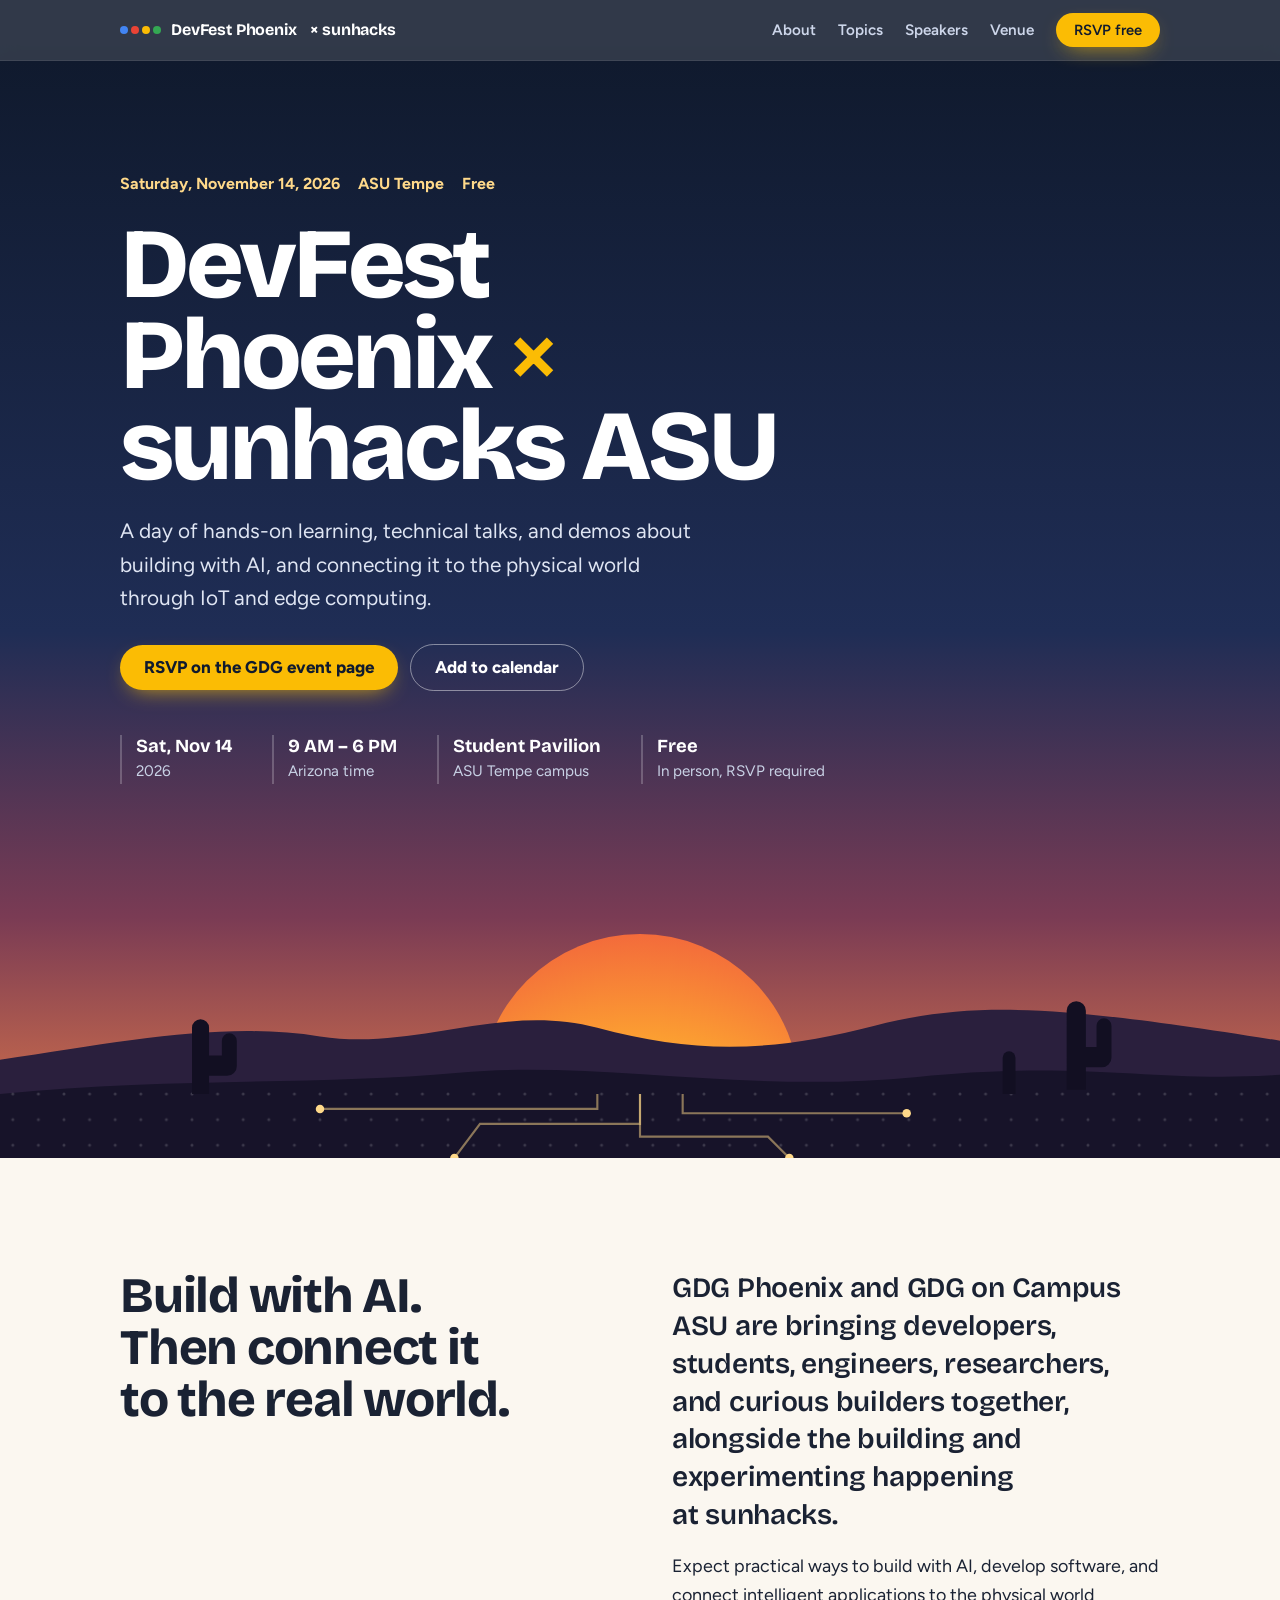
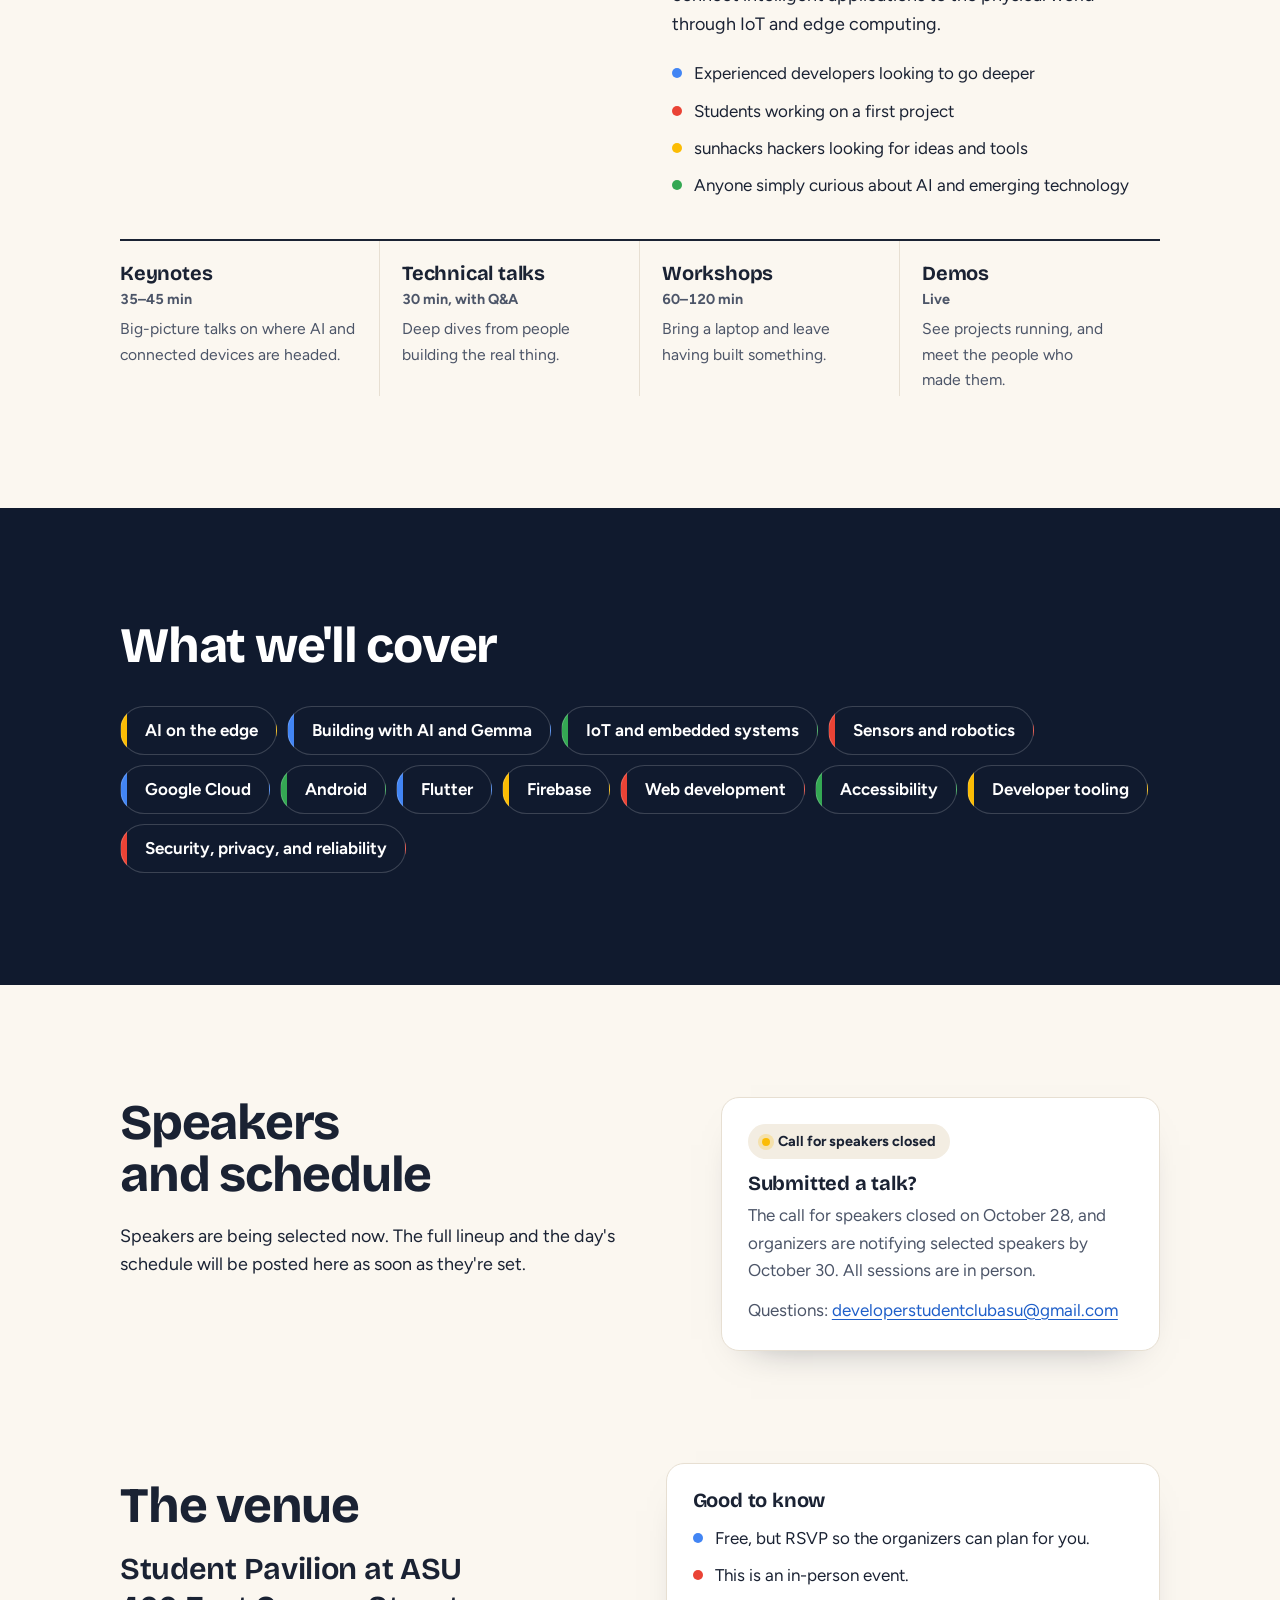
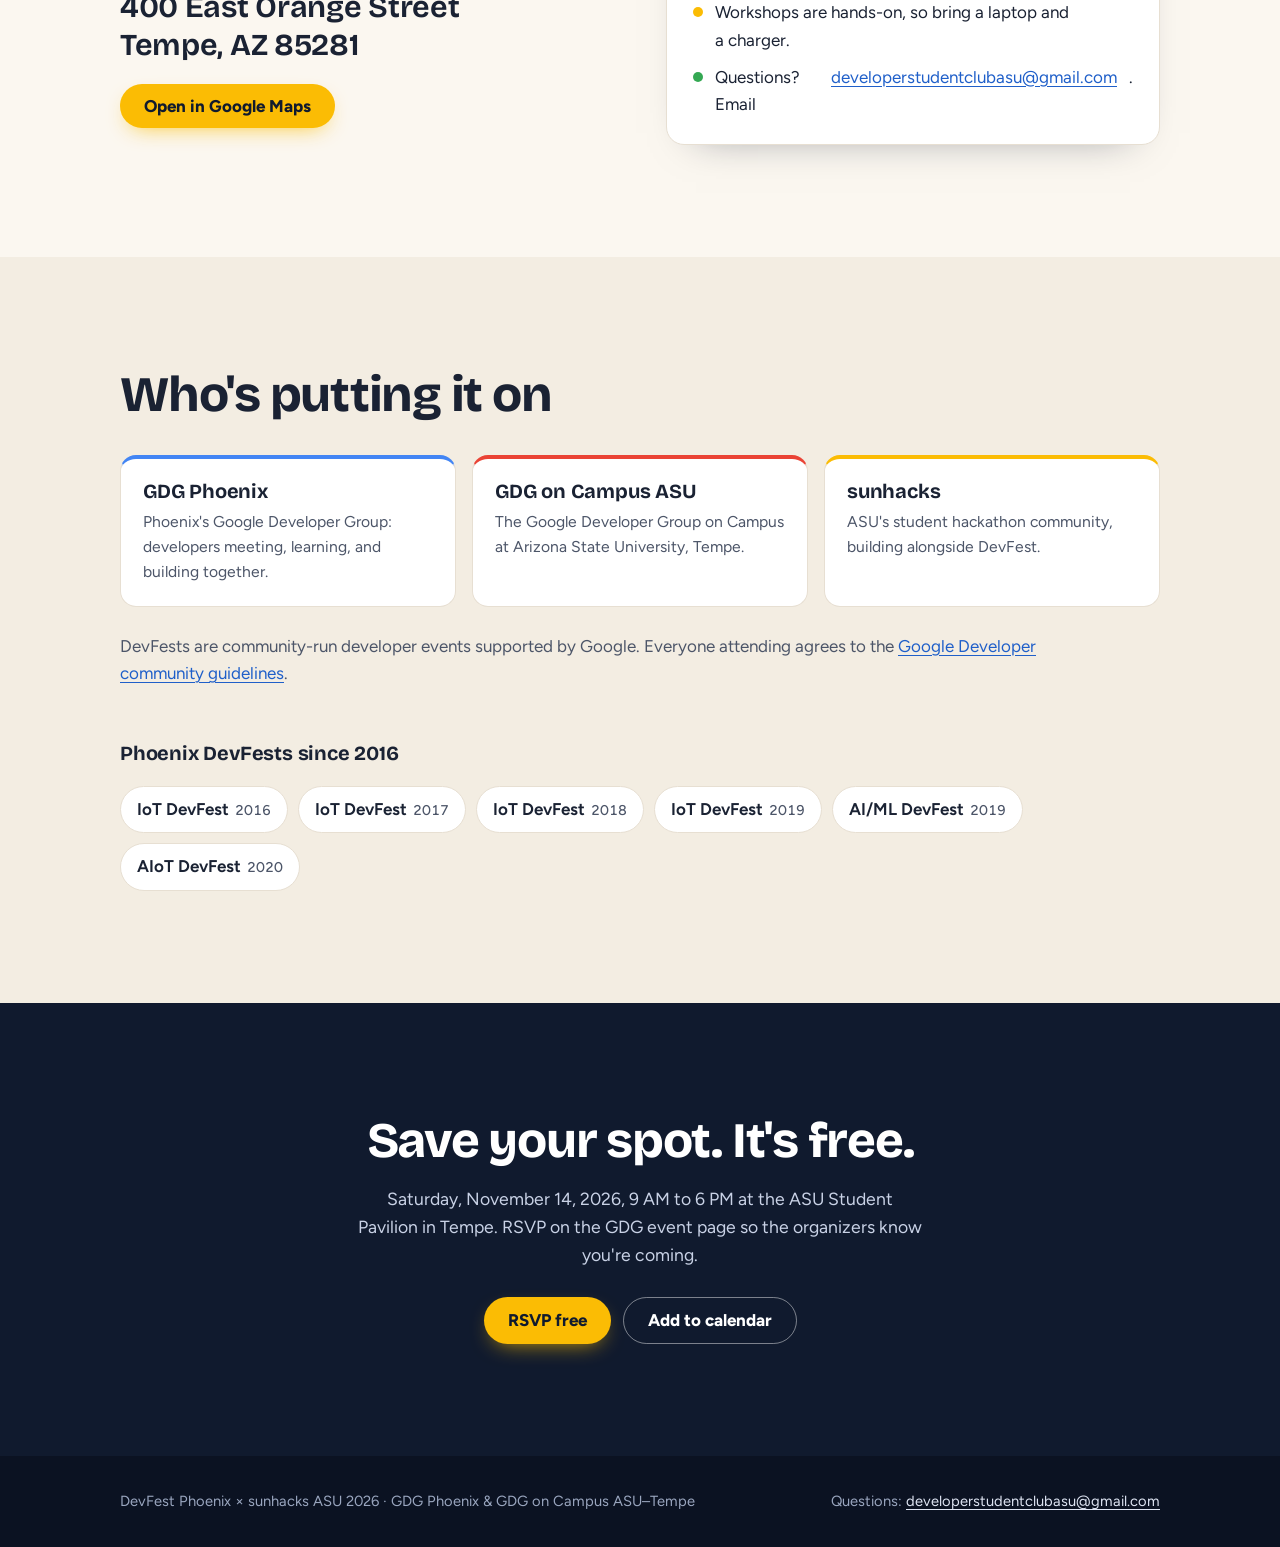
==== index.html @ 51b84a65 "Lowercase sunhacks to match their branding" ====
<!DOCTYPE html>
<html lang="en">
<head>
<meta charset="utf-8">
<meta name="viewport" content="width=device-width, initial-scale=1">
<title>DevFest Phoenix × sunhacks ASU 2026 | Nov 14, Tempe</title>
<meta name="description" content="A free, in-person day of AI, software, and IoT/edge computing at ASU in Tempe. Workshops, technical talks, keynotes, and demos. Saturday, November 14, 2026, 9 AM to 6 PM.">
<link rel="canonical" href="https://aidevfest.org/">
<meta property="og:type" content="website">
<meta property="og:title" content="DevFest Phoenix × sunhacks ASU 2026">
<meta property="og:description" content="Free, in person at ASU Tempe. AI, software, and IoT/edge computing. Saturday, November 14, 2026.">
<meta property="og:url" content="https://aidevfest.org/">
<meta property="og:image" content="https://aidevfest.org/img/og.png">
<meta name="twitter:card" content="summary_large_image">
<meta name="theme-color" content="#101a2e">
<link rel="icon" href="img/favicon.svg" type="image/svg+xml">
<link rel="preload" href="fonts/bricolage-grotesque-var.woff2" as="font" type="font/woff2" crossorigin>
<style>
@font-face{font-family:'Bricolage Grotesque';src:url(fonts/bricolage-grotesque-var.woff2) format('woff2');font-weight:200 800;font-display:swap}
@font-face{font-family:'Figtree';src:url(fonts/figtree-var.woff2) format('woff2');font-weight:300 900;font-display:swap}
:root{--night:#101a2e;--dusk:#1f2d55;--ink:#1a2233;--soft:#4c5568;--paper:#fbf7f0;--card:#fff;--line:#e7dfd2;
  --blue:#4285f4;--red:#ea4335;--yellow:#fbbc04;--green:#34a853;--sun:#ffb22e;--link:#1f5fc9;
  --display:'Bricolage Grotesque',system-ui,sans-serif;--body:'Figtree',system-ui,sans-serif;color-scheme:light}
*{box-sizing:border-box}
html{scroll-behavior:smooth;-webkit-text-size-adjust:100%}
[id]{scroll-margin-top:72px}
body{margin:0;font:400 1.0625rem/1.6 var(--body);color:var(--ink);background:var(--paper)}
img,svg{max-width:100%;height:auto}
a{color:var(--link);text-underline-offset:.2em}
a:hover{text-decoration-thickness:2px}
:focus-visible{outline:3px solid var(--yellow);outline-offset:3px}
::selection{background:var(--yellow);color:var(--night)}
h1,h2,h3{font-family:var(--display);line-height:1.05;text-wrap:balance;margin:0}
h2{font-size:clamp(2rem,4.4vw,3.1rem);font-weight:750;letter-spacing:-.025em}
h3{font-size:1.25rem;font-weight:700;letter-spacing:-.01em}
p,li{text-wrap:pretty}
.wrap{max-width:1120px;margin:0 auto;padding:0 clamp(18px,4vw,40px)}
.skip{position:absolute;left:-9999px}.skip:focus{left:12px;top:12px;z-index:99;background:#fff;padding:8px 12px}

/* top bar */
.top{position:sticky;top:0;z-index:20;background:rgba(16,26,46,.86);backdrop-filter:saturate(1.4) blur(10px);-webkit-backdrop-filter:saturate(1.4) blur(10px);
  border-bottom:1px solid rgba(255,255,255,.08)}
.top .wrap{display:flex;align-items:center;justify-content:space-between;gap:16px;height:60px}
.mark{display:flex;align-items:center;gap:10px;color:#fff;text-decoration:none;font:700 1rem/1 var(--display);letter-spacing:-.01em;white-space:nowrap}
.dots{display:inline-flex;gap:3px}.dots i{width:8px;height:8px;border-radius:50%}
.dots i:nth-child(1){background:var(--blue)}.dots i:nth-child(2){background:var(--red)}.dots i:nth-child(3){background:var(--yellow)}.dots i:nth-child(4){background:var(--green)}
.top nav{display:flex;align-items:center;gap:22px}
.top nav a{color:#cdd6ea;text-decoration:none;font-weight:600;font-size:.95rem}
.top nav a:hover{color:#fff}
.btn{display:inline-flex;align-items:center;gap:8px;text-decoration:none;font-weight:750;border-radius:999px;padding:13px 24px;line-height:1.1;
  transition:transform .15s cubic-bezier(.2,.8,.2,1),background .15s,box-shadow .15s}
.btn:active{transform:translateY(1px)}
.btn-sun{background:var(--yellow);color:var(--night);box-shadow:0 8px 22px -10px rgba(251,188,4,.9)}
.btn-sun:hover{background:#ffcd3c;color:var(--night);transform:translateY(-1px)}
.btn-line{color:#fff;border:1.5px solid rgba(255,255,255,.45)}
.btn-line:hover{border-color:#fff;color:#fff}
.top .btn{padding:9px 18px;font-size:.92rem}
.top nav a.btn-sun,.top nav a.btn-sun:hover{color:var(--night)}

/* hero: dawn over the desert, signal rings off the sun */
.hero{position:relative;overflow:hidden;color:#fff;background:linear-gradient(180deg,var(--night) 0%,var(--dusk) 52%,#7a3b54 78%,#e0794a 100%);
  padding:clamp(56px,9vw,110px) 0 0}
.hero .wrap{position:relative;z-index:2}
.kick{display:flex;flex-wrap:wrap;gap:8px 18px;margin:0 0 22px;color:#ffd98a;font-weight:700;font-size:1rem}
.hero h1{font-size:clamp(2.7rem,8vw,6.2rem);font-weight:800;letter-spacing:-.04em;line-height:.92;max-width:11ch}
.hero h1 .x{color:var(--yellow);font-weight:500}
.hero .lead{font-size:clamp(1.1rem,2vw,1.3rem);color:#dfe5f3;max-width:46ch;margin:22px 0 30px}
.hero .cta{display:flex;flex-wrap:wrap;gap:12px;align-items:center}
.facts{display:grid;grid-template-columns:repeat(4,auto);justify-content:start;gap:12px 40px;margin:44px 0 0;padding:0;list-style:none}
.facts li{border-left:2px solid rgba(255,255,255,.22);padding-left:14px;margin:0}
.facts b{display:block;font:700 1.15rem/1.2 var(--display);color:#fff}
.facts span{color:#c9d2e6;font-size:.95rem}
.horizon{position:relative;z-index:1;display:block;width:100%;height:auto;margin-top:clamp(-10px,-2vw,-40px)}
@media (prefers-reduced-motion:no-preference){
  .ring{animation:pulse 5.5s cubic-bezier(.2,.7,.2,1) infinite;transform-origin:600px 300px;opacity:0}
  .ring:nth-of-type(2){animation-delay:1.8s}.ring:nth-of-type(3){animation-delay:3.6s}
  @keyframes pulse{0%{transform:scale(.55);opacity:.0}15%{opacity:.55}100%{transform:scale(1.6);opacity:0}}
}

/* sections */
section{padding:clamp(64px,9vw,112px) 0}
.intro{display:grid;grid-template-columns:1fr 1fr;gap:clamp(28px,5vw,72px);align-items:start}
.intro p{margin:0 0 1rem;font-size:1.12rem}
.intro .big{font:600 clamp(1.35rem,2.4vw,1.75rem)/1.35 var(--display);letter-spacing:-.01em;color:var(--ink);margin:0}
.who{list-style:none;padding:0;margin:22px 0 0;display:grid;gap:10px}
.who li{display:flex;gap:12px;align-items:baseline;margin:0}
.who li::before{content:"";flex:none;width:10px;height:10px;border-radius:50%;background:var(--c);transform:translateY(-1px)}
.formats{display:grid;grid-template-columns:repeat(4,1fr);gap:0;margin-top:40px;border-top:2px solid var(--ink)}
.formats div{padding:22px 22px 4px 0;border-right:1px solid var(--line)}
.formats div:last-child{border-right:0}
.formats div+div{padding-left:22px}
.formats .len{display:block;font:700 .9rem/1 var(--body);color:var(--soft);margin:8px 0 10px;font-variant-numeric:tabular-nums}
.formats p{margin:0;color:var(--soft);font-size:.98rem}
.band{background:var(--night);color:#dfe5f3}
.band h2{color:#fff}
.topics{display:flex;flex-wrap:wrap;gap:10px;list-style:none;padding:0;margin:34px 0 0}
.topics li{margin:0;padding:10px 18px;border-radius:999px;border:1px solid rgba(255,255,255,.18);font-weight:650;color:#fff;
  background:linear-gradient(90deg,var(--c) 0 6px,transparent 6px);padding-left:24px}
.split{display:grid;grid-template-columns:1.1fr .9fr;gap:clamp(28px,5vw,72px);align-items:start}
.panel{background:var(--card);border:1px solid var(--line);border-radius:18px;padding:26px;box-shadow:0 18px 40px -30px rgba(16,26,46,.5)}
.panel h3{margin-bottom:.5rem}
.panel p{margin:0 0 .8rem;color:var(--soft)}
.panel p:last-child{margin-bottom:0}
.status{display:inline-flex;align-items:center;gap:8px;font-weight:700;font-size:.9rem;color:var(--ink);background:#f3ede2;border-radius:999px;padding:6px 14px;margin-bottom:14px}
.status i{width:8px;height:8px;border-radius:50%;background:var(--yellow);box-shadow:0 0 0 4px rgba(251,188,4,.25)}
.venue{display:grid;grid-template-columns:1fr 1fr;gap:clamp(24px,4vw,56px);align-items:center}
.addr{font:650 clamp(1.4rem,2.6vw,1.9rem)/1.25 var(--display);margin:18px 0 20px;letter-spacing:-.01em}
.hosts{display:grid;grid-template-columns:repeat(3,1fr);gap:16px;margin-top:34px}
.host{background:var(--card);border:1px solid var(--line);border-radius:16px;padding:22px;border-top:4px solid var(--c)}
.host p{margin:.4rem 0 0;color:var(--soft);font-size:.98rem}
.history{display:flex;flex-wrap:wrap;gap:10px;list-style:none;padding:0;margin:22px 0 0}
.history a{display:inline-block;padding:9px 16px;border-radius:999px;background:var(--card);border:1px solid var(--line);text-decoration:none;color:var(--ink);font-weight:650}
.history a:hover{border-color:var(--link);color:var(--link)}
.history small{color:var(--soft);font-weight:500;margin-left:6px;font-variant-numeric:tabular-nums}
.final{text-align:center}
.final h2{max-width:18ch;margin:0 auto}
.final p{max-width:52ch;margin:18px auto 28px;color:#c9d2e6;font-size:1.1rem}
.final .cta{display:flex;flex-wrap:wrap;gap:12px;justify-content:center}
footer{background:#0b1222;color:#9aa6bf;font-size:.92rem;padding:34px 0}
footer .wrap{display:flex;flex-wrap:wrap;gap:10px 28px;justify-content:space-between}
footer a{color:#dfe5f3}

@media (max-width:900px){
  .intro,.split,.venue{grid-template-columns:1fr}
  .formats{grid-template-columns:1fr 1fr}
  .formats div:nth-child(2){border-right:0}
  .formats div:nth-child(3){padding-left:0}
  .hosts{grid-template-columns:1fr}
  .facts{grid-template-columns:1fr 1fr}
  .top nav a:not(.btn){display:none}
}
@media (max-width:520px){
  .formats{grid-template-columns:1fr}
  .formats div{border-right:0;padding-left:0!important;border-bottom:1px solid var(--line);padding-bottom:18px}
  .mark .full{display:none}
}
@media (prefers-reduced-motion:reduce){html{scroll-behavior:auto}*{transition:none!important}}
</style>
</head>
<body>
<a class="skip" href="#main">Skip to content</a>
<header class="top">
  <div class="wrap">
    <a class="mark" href="#top"><span class="dots" aria-hidden="true"><i></i><i></i><i></i><i></i></span>DevFest Phoenix<span class="full">&nbsp;× sunhacks</span></a>
    <nav aria-label="Main">
      <a href="#about">About</a>
      <a href="#topics">Topics</a>
      <a href="#speakers">Speakers</a>
      <a href="#venue">Venue</a>
      <a class="btn btn-sun" href="https://gdg.community.dev/events/details/google-gdg-on-campus-arizona-state-university-tempe-united-states-presents-devfest-phoenix-x-sunhacks-asu-2026-call-for-speakers/cohost-gdg-on-campus-arizona-state-university-tempe-united-states/">RSVP free</a>
    </nav>
  </div>
</header>

<main id="main">
<div class="hero" id="top">
  <div class="wrap">
    <p class="kick"><span>Saturday, November 14, 2026</span><span>ASU Tempe</span><span>Free</span></p>
    <h1>DevFest Phoenix <span class="x">×</span> sunhacks ASU</h1>
    <p class="lead">A day of hands-on learning, technical talks, and demos about building with AI, and connecting
      it to the physical world through IoT and edge computing.</p>
    <div class="cta">
      <a class="btn btn-sun" href="https://gdg.community.dev/events/details/google-gdg-on-campus-arizona-state-university-tempe-united-states-presents-devfest-phoenix-x-sunhacks-asu-2026-call-for-speakers/cohost-gdg-on-campus-arizona-state-university-tempe-united-states/">RSVP on the GDG event page</a>
      <a class="btn btn-line" href="devfest-phoenix-2026.ics">Add to calendar</a>
    </div>
    <ul class="facts">
      <li><b>Sat, Nov 14</b><span>2026</span></li>
      <li><b>9 AM – 6 PM</b><span>Arizona time</span></li>
      <li><b>Student Pavilion</b><span>ASU Tempe campus</span></li>
      <li><b>Free</b><span>In person, RSVP required</span></li>
    </ul>
  </div>
  <svg class="horizon" viewBox="0 0 1200 360" preserveAspectRatio="xMidYMax slice" aria-hidden="true">
    <defs>
      <radialGradient id="sun" cx="50%" cy="100%" r="100%"><stop offset="0" stop-color="#ffe08a"/><stop offset=".55" stop-color="#ffb22e"/><stop offset="1" stop-color="#f36b3b"/></radialGradient>
      <pattern id="pcb" width="24" height="24" patternUnits="userSpaceOnUse"><circle cx="12" cy="12" r="1.4" fill="#ffffff" fill-opacity=".16"/></pattern>
    </defs>
    <circle class="ring" cx="600" cy="300" r="190" fill="none" stroke="#ffd98a" stroke-width="2"/>
    <circle class="ring" cx="600" cy="300" r="190" fill="none" stroke="#ffd98a" stroke-width="2"/>
    <circle class="ring" cx="600" cy="300" r="190" fill="none" stroke="#ffd98a" stroke-width="2"/>
    <circle cx="600" cy="300" r="150" fill="url(#sun)"/>
    <path d="M0 268 C120 250 210 232 300 246 S470 214 560 238 S720 262 820 236 S1010 220 1200 250 V360 H0Z" fill="#2a1f3d"/>
    <path d="M0 300 C160 284 300 292 430 280 S700 300 860 284 S1080 290 1200 282 V360 H0Z" fill="#171329"/>
    <rect x="0" y="282" width="1200" height="78" fill="url(#pcb)"/>
    <g fill="#120f22">
      <path d="M180 300v-62a8 8 0 0 1 16 0v26h12v-14a7 7 0 0 1 14 0v24a9 9 0 0 1-9 9h-17v17z"/>
      <path d="M1000 296v-74a9 9 0 0 1 18 0v34h10v-20a7 7 0 0 1 14 0v30a9 9 0 0 1-9 9h-15v21z"/>
      <path d="M940 300v-34a6 6 0 0 1 12 0v10h-0v24z"/>
    </g>
    <g stroke="#ffd98a" stroke-opacity=".5" stroke-width="2" fill="none">
      <path d="M600 300v40h120l20 20"/><path d="M600 300v28h-150l-24 32"/><path d="M640 300v18h210"/><path d="M560 300v14h-260"/>
    </g>
    <g fill="#ffd98a"><circle cx="740" cy="360" r="4"/><circle cx="426" cy="360" r="4"/><circle cx="850" cy="318" r="4"/><circle cx="300" cy="314" r="4"/></g>
  </svg>
</div>

<section id="about">
  <div class="wrap">
    <div class="intro">
      <div>
        <h2>Build with AI. Then connect it to the real world.</h2>
      </div>
      <div>
        <p class="big">GDG Phoenix and GDG on Campus ASU are bringing developers, students, engineers, researchers, and
          curious builders together, alongside the building and experimenting happening at sunhacks.</p>
        <p style="margin-top:1.1rem">Expect practical ways to build with AI, develop software, and connect intelligent
          applications to the physical world through IoT and edge computing.</p>
        <ul class="who">
          <li style="--c:var(--blue)">Experienced developers looking to go deeper</li>
          <li style="--c:var(--red)">Students working on a first project</li>
          <li style="--c:var(--yellow)">sunhacks hackers looking for ideas and tools</li>
          <li style="--c:var(--green)">Anyone simply curious about AI and emerging technology</li>
        </ul>
      </div>
    </div>
    <div class="formats">
      <div><h3>Keynotes</h3><span class="len">35–45 min</span><p>Big-picture talks on where AI and connected devices are headed.</p></div>
      <div><h3>Technical talks</h3><span class="len">30 min, with Q&amp;A</span><p>Deep dives from people building the real thing.</p></div>
      <div><h3>Workshops</h3><span class="len">60–120 min</span><p>Bring a laptop and leave having built something.</p></div>
      <div><h3>Demos</h3><span class="len">Live</span><p>See projects running, and meet the people who made them.</p></div>
    </div>
  </div>
</section>

<section class="band" id="topics">
  <div class="wrap">
    <h2>What we'll cover</h2>
    <ul class="topics">
      <li style="--c:var(--yellow)">AI on the edge</li>
      <li style="--c:var(--blue)">Building with AI and Gemma</li>
      <li style="--c:var(--green)">IoT and embedded systems</li>
      <li style="--c:var(--red)">Sensors and robotics</li>
      <li style="--c:var(--blue)">Google Cloud</li>
      <li style="--c:var(--green)">Android</li>
      <li style="--c:var(--blue)">Flutter</li>
      <li style="--c:var(--yellow)">Firebase</li>
      <li style="--c:var(--red)">Web development</li>
      <li style="--c:var(--green)">Accessibility</li>
      <li style="--c:var(--yellow)">Developer tooling</li>
      <li style="--c:var(--red)">Security, privacy, and reliability</li>
    </ul>
  </div>
</section>

<section id="speakers">
  <div class="wrap split">
    <div>
      <h2>Speakers and schedule</h2>
      <p style="font-size:1.12rem;margin:20px 0 0;max-width:46ch">Speakers are being selected now. The full lineup and the
        day's schedule will be posted here as soon as they're set.</p>
    </div>
    <div class="panel">
      <span class="status"><i aria-hidden="true"></i>Call for speakers closed</span>
      <h3>Submitted a talk?</h3>
      <p>The call for speakers closed on October 28, and organizers are notifying selected speakers by
        October 30. All sessions are in person.</p>
      <p>Questions: <a href="mailto:developerstudentclubasu@gmail.com">developerstudentclubasu@gmail.com</a></p>
    </div>
  </div>
</section>

<section id="venue" style="padding-top:0">
  <div class="wrap venue">
    <div>
      <h2>The venue</h2>
      <p class="addr">Student Pavilion at ASU<br>400 East Orange Street<br>Tempe, AZ 85281</p>
      <a class="btn btn-sun" href="https://www.google.com/maps/search/?api=1&amp;query=ASU+Student+Pavilion+400+E+Orange+St+Tempe+AZ+85281">Open in Google Maps</a>
    </div>
    <div class="panel">
      <h3>Good to know</h3>
      <ul class="who" style="margin-top:14px">
        <li style="--c:var(--blue)">Free, but RSVP so the organizers can plan for you.</li>
        <li style="--c:var(--red)">This is an in-person event.</li>
        <li style="--c:var(--yellow)">Workshops are hands-on, so bring a laptop and a charger.</li>
        <li style="--c:var(--green)">Questions? Email <a href="mailto:developerstudentclubasu@gmail.com">developerstudentclubasu@gmail.com</a>.</li>
      </ul>
    </div>
  </div>
</section>

<section style="background:#f3ede2">
  <div class="wrap">
    <h2>Who's putting it on</h2>
    <div class="hosts">
      <div class="host" style="--c:var(--blue)"><h3>GDG Phoenix</h3><p>Phoenix's Google Developer Group: developers meeting, learning, and building together.</p></div>
      <div class="host" style="--c:var(--red)"><h3>GDG on Campus ASU</h3><p>The Google Developer Group on Campus at Arizona State University, Tempe.</p></div>
      <div class="host" style="--c:var(--yellow)"><h3>sunhacks</h3><p>ASU's student hackathon community, building alongside DevFest.</p></div>
    </div>
    <p style="margin:26px 0 0;color:var(--soft)">DevFests are community-run developer events supported by Google. Everyone attending
      agrees to the <a href="https://developers.google.com/community-guidelines">Google Developer community guidelines</a>.</p>

    <h3 style="margin-top:56px">Phoenix DevFests since 2016</h3>
    <ul class="history">
      <li><a href="https://2016.iotdevfest.org/">IoT DevFest<small>2016</small></a></li>
      <li><a href="https://2017.iotdevfest.org/">IoT DevFest<small>2017</small></a></li>
      <li><a href="https://2018.iotdevfest.org/">IoT DevFest<small>2018</small></a></li>
      <li><a href="https://2019.iotdevfest.org/">IoT DevFest<small>2019</small></a></li>
      <li><a href="https://www.aimldevfest.org/">AI/ML DevFest<small>2019</small></a></li>
      <li><a href="https://2020.aiotdevfest.org/">AIoT DevFest<small>2020</small></a></li>
    </ul>
  </div>
</section>

<section class="band final">
  <div class="wrap">
    <h2>Save your spot. It's free.</h2>
    <p>Saturday, November 14, 2026, 9 AM to 6 PM at the ASU Student Pavilion in Tempe. RSVP on the GDG event page so
      the organizers know you're coming.</p>
    <div class="cta">
      <a class="btn btn-sun" href="https://gdg.community.dev/events/details/google-gdg-on-campus-arizona-state-university-tempe-united-states-presents-devfest-phoenix-x-sunhacks-asu-2026-call-for-speakers/cohost-gdg-on-campus-arizona-state-university-tempe-united-states/">RSVP free</a>
      <a class="btn btn-line" href="devfest-phoenix-2026.ics">Add to calendar</a>
    </div>
  </div>
</section>
</main>

<footer>
  <div class="wrap">
    <span>DevFest Phoenix × sunhacks ASU 2026 &middot; GDG Phoenix &amp; GDG on Campus ASU–Tempe</span>
    <span>Questions: <a href="mailto:developerstudentclubasu@gmail.com">developerstudentclubasu@gmail.com</a></span>
  </div>
</footer>
</body>
</html>
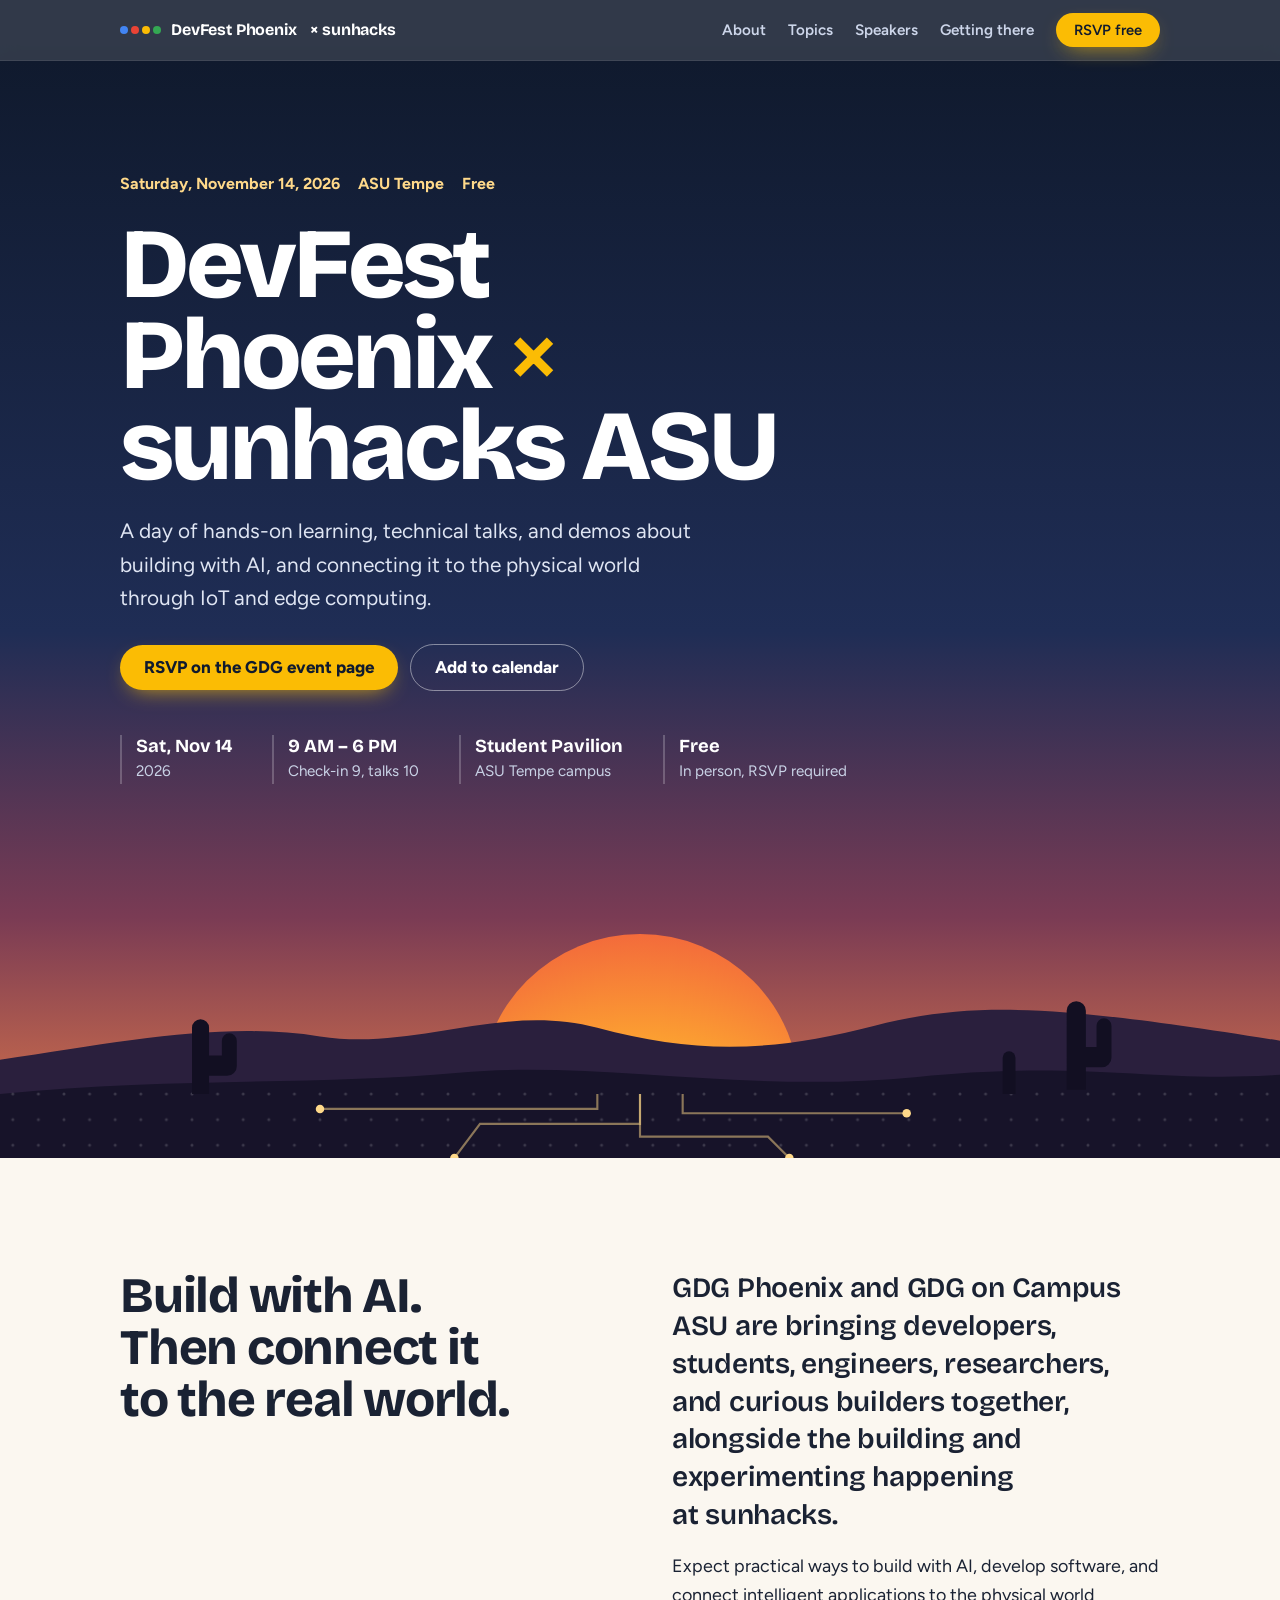
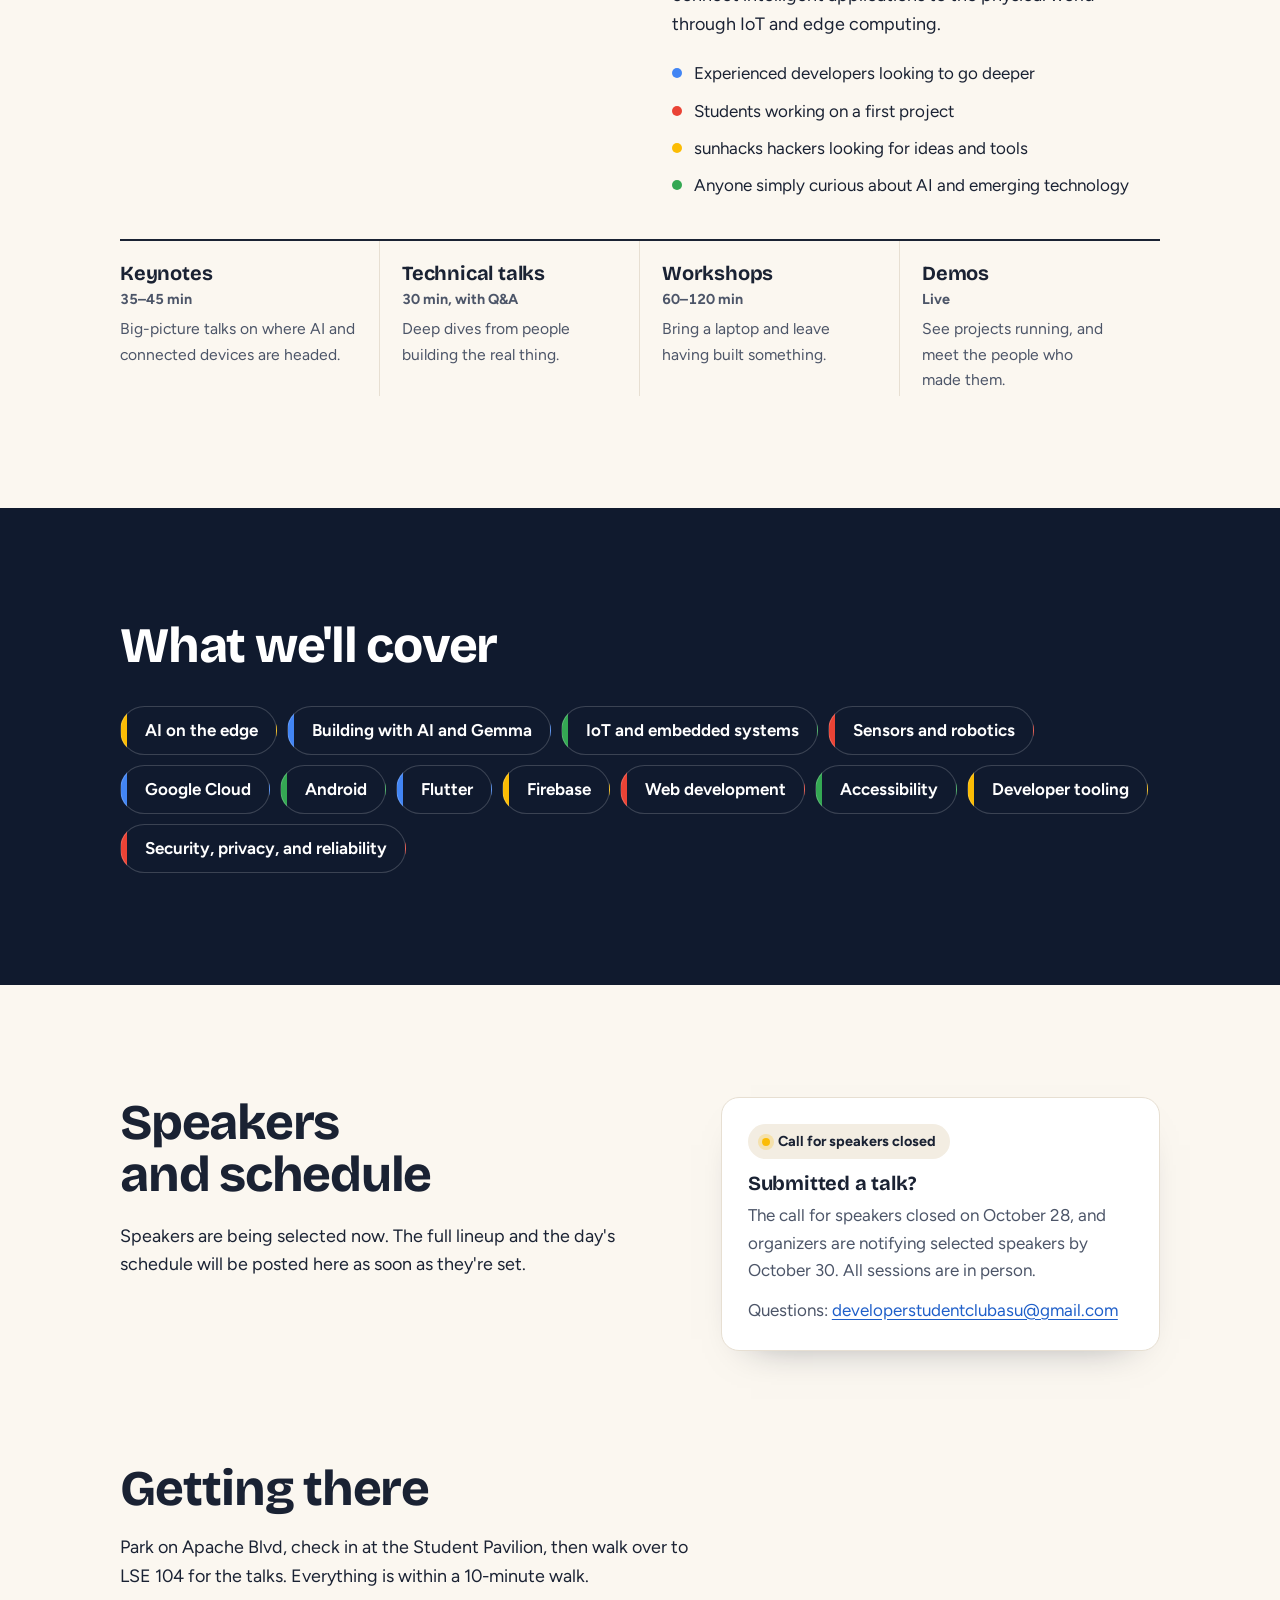
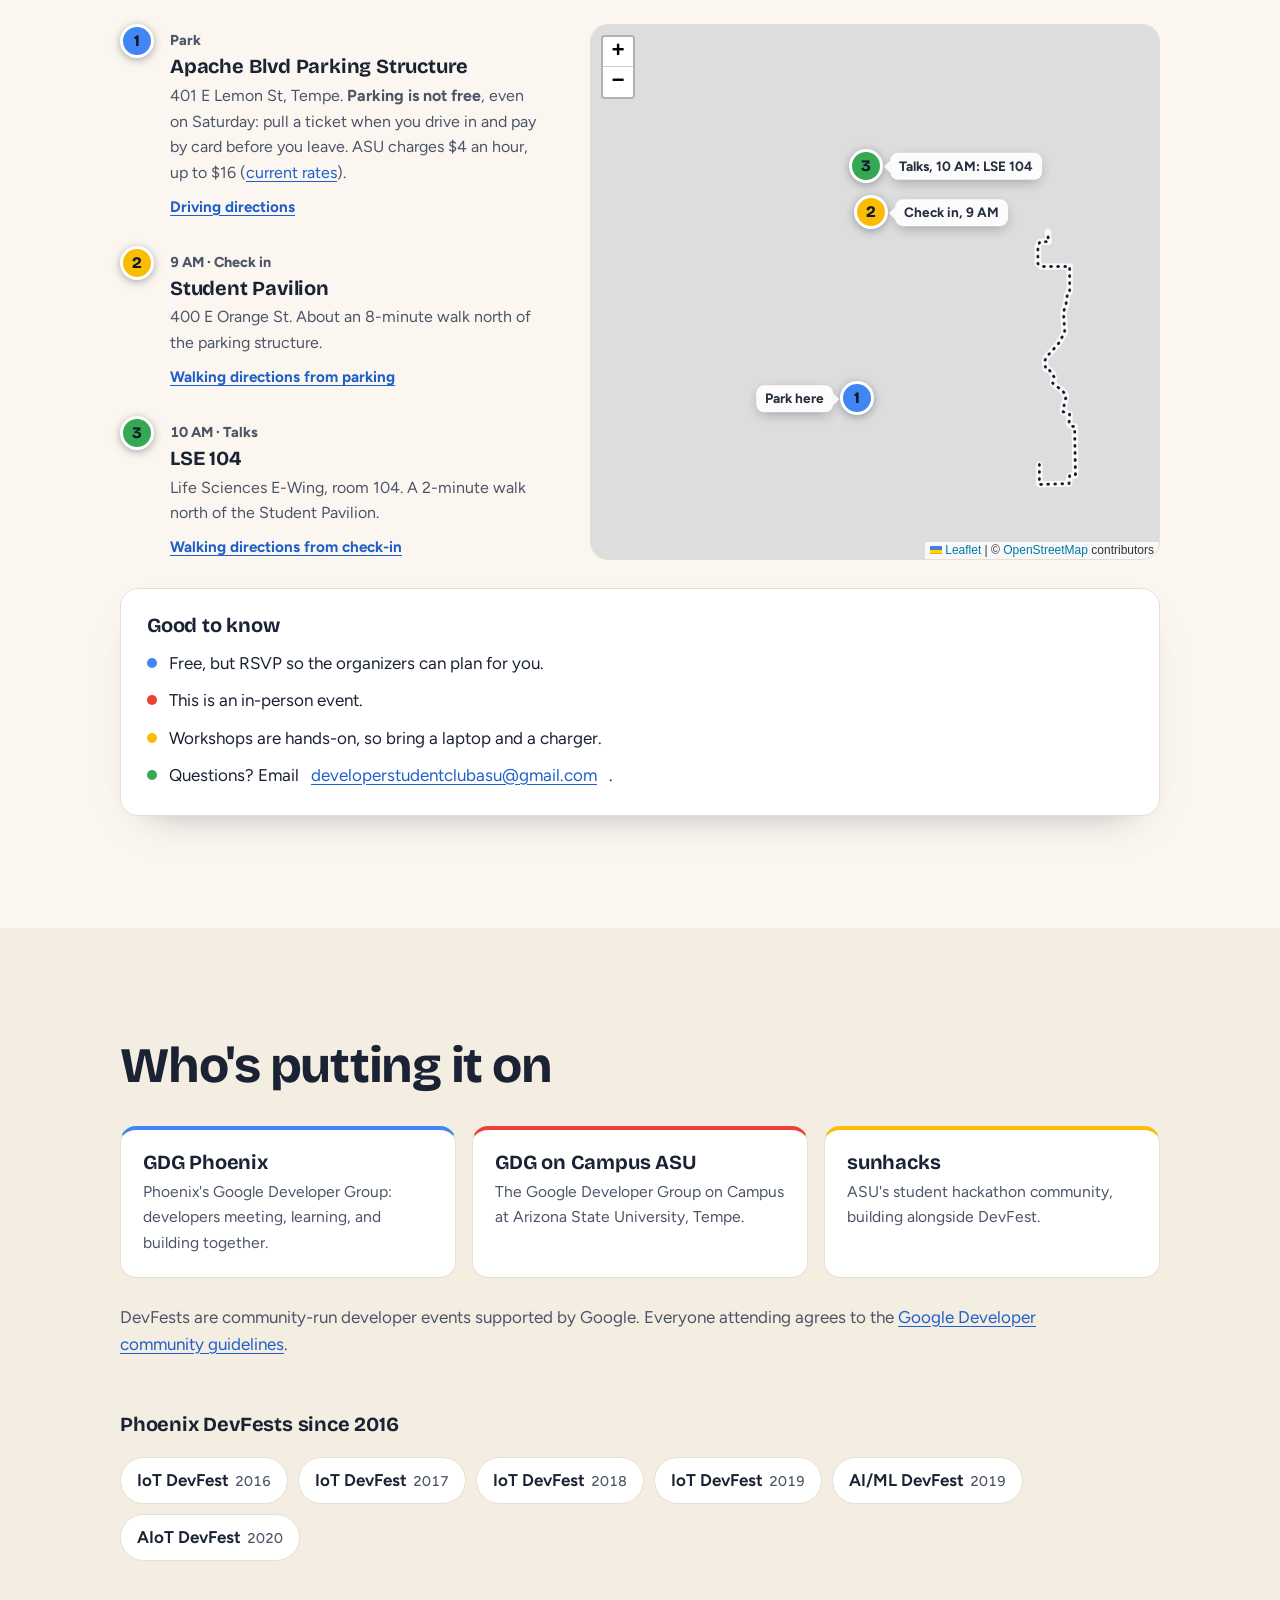
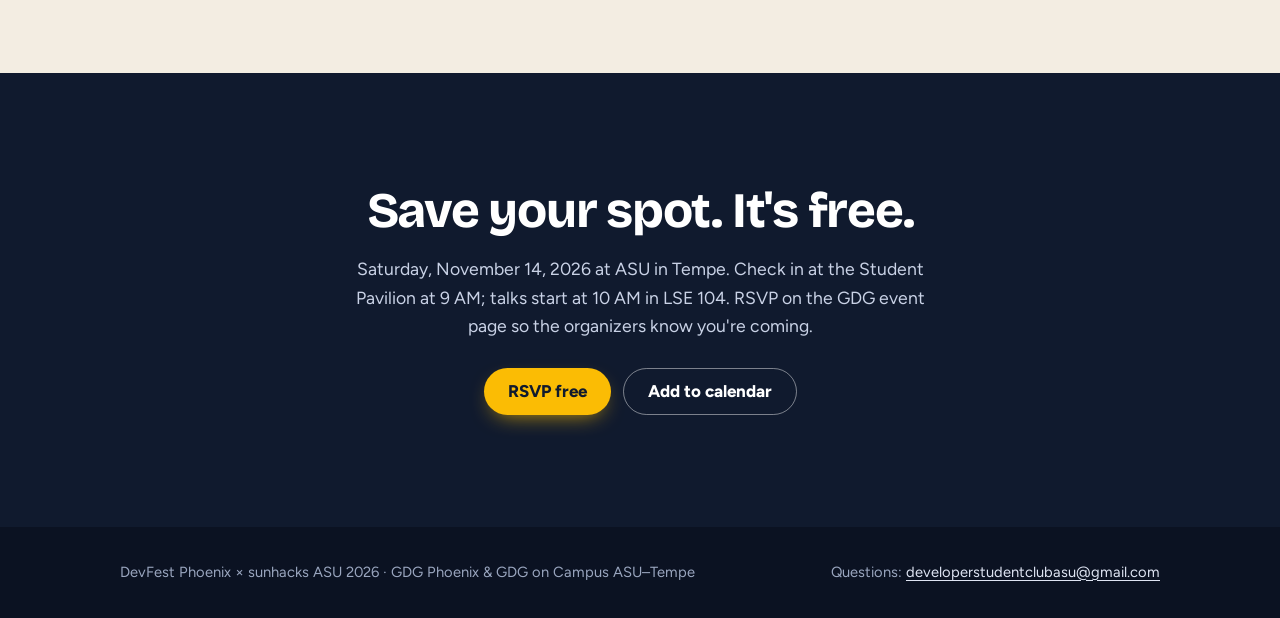
==== commit d04282a8: "Add Getting there map: parking, check-in, and LSE 104 with walking route" ====
--- a/index.html
+++ b/index.html
@@ -103,8 +103,19 @@
 .panel p:last-child{margin-bottom:0}
 .status{display:inline-flex;align-items:center;gap:8px;font-weight:700;font-size:.9rem;color:var(--ink);background:#f3ede2;border-radius:999px;padding:6px 14px;margin-bottom:14px}
 .status i{width:8px;height:8px;border-radius:50%;background:var(--yellow);box-shadow:0 0 0 4px rgba(251,188,4,.25)}
-.venue{display:grid;grid-template-columns:1fr 1fr;gap:clamp(24px,4vw,56px);align-items:center}
-.addr{font:650 clamp(1.4rem,2.6vw,1.9rem)/1.25 var(--display);margin:18px 0 20px;letter-spacing:-.01em}
+.sub{font-size:1.12rem;margin:18px 0 0;max-width:52ch}
+.route{display:grid;grid-template-columns:.85fr 1.15fr;gap:clamp(24px,4vw,48px);align-items:stretch;margin-top:34px}
+.steps{list-style:none;padding:0;margin:0;display:grid;gap:26px;align-content:start}
+.steps li{display:flex;gap:16px;margin:0}
+.steps p{margin:.35rem 0 .45rem;color:var(--soft);font-size:1rem}
+.n,.pin b{flex:none;display:grid;place-items:center;width:34px;height:34px;border-radius:50%;background:var(--c);color:var(--night);
+  font:800 1rem/1 var(--display);border:3px solid #fff;box-shadow:0 2px 8px rgba(16,26,46,.35)}
+.when{display:block;font-weight:750;font-size:.9rem;color:var(--soft);margin:5px 0 4px;font-variant-numeric:tabular-nums}
+.go{font-weight:700;font-size:.95rem}
+.map{min-height:440px;border-radius:18px;border:1px solid var(--line);background:#ece6da;overflow:hidden;z-index:0}
+.pin{background:none;border:0}
+.leaflet-tooltip.pin-tip{font:700 .85rem/1.2 var(--body);color:var(--night);border:0;border-radius:8px;padding:5px 9px;box-shadow:0 4px 14px -4px rgba(16,26,46,.45)}
+.leaflet-container{font-family:var(--body)}
 .hosts{display:grid;grid-template-columns:repeat(3,1fr);gap:16px;margin-top:34px}
 .host{background:var(--card);border:1px solid var(--line);border-radius:16px;padding:22px;border-top:4px solid var(--c)}
 .host p{margin:.4rem 0 0;color:var(--soft);font-size:.98rem}
@@ -121,7 +132,8 @@
 footer a{color:#dfe5f3}
 
 @media (max-width:900px){
-  .intro,.split,.venue{grid-template-columns:1fr}
+  .intro,.split,.route{grid-template-columns:1fr}
+  .map{min-height:380px}
   .formats{grid-template-columns:1fr 1fr}
   .formats div:nth-child(2){border-right:0}
   .formats div:nth-child(3){padding-left:0}
@@ -146,7 +158,7 @@
       <a href="#about">About</a>
       <a href="#topics">Topics</a>
       <a href="#speakers">Speakers</a>
-      <a href="#venue">Venue</a>
+      <a href="#venue">Getting there</a>
       <a class="btn btn-sun" href="https://gdg.community.dev/events/details/google-gdg-on-campus-arizona-state-university-tempe-united-states-presents-devfest-phoenix-x-sunhacks-asu-2026-call-for-speakers/cohost-gdg-on-campus-arizona-state-university-tempe-united-states/">RSVP free</a>
     </nav>
   </div>
@@ -165,7 +177,7 @@
     </div>
     <ul class="facts">
       <li><b>Sat, Nov 14</b><span>2026</span></li>
-      <li><b>9 AM – 6 PM</b><span>Arizona time</span></li>
+      <li><b>9 AM – 6 PM</b><span>Check-in 9, talks 10</span></li>
       <li><b>Student Pavilion</b><span>ASU Tempe campus</span></li>
       <li><b>Free</b><span>In person, RSVP required</span></li>
     </ul>
@@ -260,13 +272,45 @@
 </section>
 
 <section id="venue" style="padding-top:0">
-  <div class="wrap venue">
-    <div>
-      <h2>The venue</h2>
-      <p class="addr">Student Pavilion at ASU<br>400 East Orange Street<br>Tempe, AZ 85281</p>
-      <a class="btn btn-sun" href="https://www.google.com/maps/search/?api=1&amp;query=ASU+Student+Pavilion+400+E+Orange+St+Tempe+AZ+85281">Open in Google Maps</a>
-    </div>
-    <div class="panel">
+  <div class="wrap">
+    <h2>Getting there</h2>
+    <p class="sub">Park on Apache Blvd, check in at the Student Pavilion, then walk over to LSE 104 for the talks.
+      Everything is within a 10-minute walk.</p>
+    <div class="route">
+      <ol class="steps">
+        <li style="--c:var(--blue)">
+          <b class="n" aria-hidden="true">1</b>
+          <div>
+            <span class="when">Park</span>
+            <h3>Apache Blvd Parking Structure</h3>
+            <p>401 E Lemon St, Tempe. <strong>Parking is not free</strong>, even on Saturday: pull a ticket when you
+              drive in and pay by card before you leave. ASU charges $4 an hour, up to $16
+              (<a href="https://cfo.asu.edu/daily-and-hourly">current rates</a>).</p>
+            <a class="go" href="https://www.google.com/maps/dir/?api=1&amp;destination=Apache+Boulevard+Parking+Structure%2C+401+E+Lemon+St%2C+Tempe%2C+AZ+85281&amp;travelmode=driving">Driving directions</a>
+          </div>
+        </li>
+        <li style="--c:var(--yellow)">
+          <b class="n" aria-hidden="true">2</b>
+          <div>
+            <span class="when">9 AM &middot; Check in</span>
+            <h3>Student Pavilion</h3>
+            <p>400 E Orange St. About an 8-minute walk north of the parking structure.</p>
+            <a class="go" href="https://www.google.com/maps/dir/?api=1&amp;origin=33.415335%2C-111.934028&amp;destination=33.418669%2C-111.933731&amp;travelmode=walking">Walking directions from parking</a>
+          </div>
+        </li>
+        <li style="--c:var(--green)">
+          <b class="n" aria-hidden="true">3</b>
+          <div>
+            <span class="when">10 AM &middot; Talks</span>
+            <h3>LSE 104</h3>
+            <p>Life Sciences E-Wing, room 104. A 2-minute walk north of the Student Pavilion.</p>
+            <a class="go" href="https://www.google.com/maps/dir/?api=1&amp;origin=33.418669%2C-111.933731&amp;destination=33.4195%2C-111.933836&amp;travelmode=walking">Walking directions from check-in</a>
+          </div>
+        </li>
+      </ol>
+      <div class="map" id="map" role="region" aria-label="Map of the walk from the Apache Blvd Parking Structure to the Student Pavilion and LSE 104"></div>
+    </div>
+    <div class="panel" style="margin-top:28px">
       <h3>Good to know</h3>
       <ul class="who" style="margin-top:14px">
         <li style="--c:var(--blue)">Free, but RSVP so the organizers can plan for you.</li>
@@ -304,8 +348,8 @@
 <section class="band final">
   <div class="wrap">
     <h2>Save your spot. It's free.</h2>
-    <p>Saturday, November 14, 2026, 9 AM to 6 PM at the ASU Student Pavilion in Tempe. RSVP on the GDG event page so
-      the organizers know you're coming.</p>
+    <p>Saturday, November 14, 2026 at ASU in Tempe. Check in at the Student Pavilion at 9 AM; talks start at 10 AM in
+      LSE 104. RSVP on the GDG event page so the organizers know you're coming.</p>
     <div class="cta">
       <a class="btn btn-sun" href="https://gdg.community.dev/events/details/google-gdg-on-campus-arizona-state-university-tempe-united-states-presents-devfest-phoenix-x-sunhacks-asu-2026-call-for-speakers/cohost-gdg-on-campus-arizona-state-university-tempe-united-states/">RSVP free</a>
       <a class="btn btn-line" href="devfest-phoenix-2026.ics">Add to calendar</a>
@@ -320,5 +364,51 @@
     <span>Questions: <a href="mailto:developerstudentclubasu@gmail.com">developerstudentclubasu@gmail.com</a></span>
   </div>
 </footer>
+<script>
+// Venue map: Leaflet + OpenStreetMap tiles, loaded only when the map scrolls near view.
+// Walking route from routing.openstreetmap.de (foot profile), parking -> Pavilion -> LSE.
+(function(){
+  var el=document.getElementById('map');
+  if(!el) return;
+  var spots=[
+    {n:1,c:'#4285f4',ll:[33.415335,-111.934028],label:'Park here',dir:'left'},
+    {n:2,c:'#fbbc04',ll:[33.418669,-111.933731],label:'Check in, 9 AM',dir:'right'},
+    {n:3,c:'#34a853',ll:[33.4195,-111.933836],label:'Talks, 10 AM: LSE 104',dir:'right'}
+  ];
+  var walk=[[33.415335,-111.934028],[33.414985,-111.934024],[33.414991,-111.933386],[33.41504,-111.933367],[33.41513,-111.933368],[33.415142,-111.933256],
+    [33.415194,-111.933264],[33.415922,-111.933272],[33.416015,-111.933266],[33.416015,-111.933327],[33.416072,-111.93338],[33.416233,-111.933379],
+    [33.416247,-111.933435],[33.416282,-111.93353],[33.416372,-111.933489],[33.416474,-111.933458],[33.416564,-111.933452],[33.416656,-111.933531],
+    [33.416791,-111.933738],[33.416891,-111.933709],[33.416982,-111.933748],[33.417042,-111.933846],[33.417047,-111.933886],[33.417151,-111.933888],
+    [33.417202,-111.933911],[33.41726,-111.933866],[33.417379,-111.933743],[33.417503,-111.93361],[33.417584,-111.93355],[33.417703,-111.93348],
+    [33.417829,-111.933473],[33.418022,-111.933495],[33.418074,-111.933508],[33.418165,-111.933463],[33.418341,-111.933437],[33.418406,-111.933414],
+    [33.418424,-111.933372],[33.418473,-111.933378],[33.418882,-111.933377],[33.418882,-111.933731],[33.418882,-111.933976],[33.418904,-111.934031],
+    [33.418938,-111.934049],[33.419265,-111.934056],[33.419304,-111.934044],[33.419322,-111.934005],[33.419323,-111.933834],[33.4195,-111.933836]];
+  function draw(){
+    var map=L.map(el,{zoomSnap:.5,scrollWheelZoom:false,dragging:!matchMedia('(pointer:coarse)').matches,tap:false});
+    L.tileLayer('https://tile.openstreetmap.org/{z}/{x}/{y}.png',{maxZoom:19,
+      attribution:'&copy; <a href="https://www.openstreetmap.org/copyright">OpenStreetMap</a> contributors'}).addTo(map);
+    L.polyline(walk,{color:'#fff',weight:9,opacity:.85}).addTo(map);
+    L.polyline(walk,{color:'#101a2e',weight:4,dashArray:'1 9',lineCap:'round'}).addTo(map);
+    spots.forEach(function(s){
+      L.marker(s.ll,{keyboard:false,icon:L.divIcon({className:'pin',html:'<b style="--c:'+s.c+'">'+s.n+'</b>',iconSize:[34,34],iconAnchor:[17,17]})})
+        .bindTooltip(s.label,{permanent:true,direction:s.dir,offset:[s.dir==='left'?-18:18,0],className:'pin-tip'}).addTo(map);
+    });
+    function fit(){map.fitBounds(walk,{padding:[30,30]});}
+    fit();
+    map.on('resize',fit);
+  }
+  function load(){
+    var css=document.createElement('link');
+    css.rel='stylesheet';css.href='vendor/leaflet/leaflet.css';
+    document.head.appendChild(css);
+    var js=document.createElement('script');
+    js.src='vendor/leaflet/leaflet.js';js.onload=draw;
+    document.head.appendChild(js);
+  }
+  if(!('IntersectionObserver' in window)) return load();
+  var io=new IntersectionObserver(function(e){if(e[0].isIntersecting){io.disconnect();load();}},{rootMargin:'600px'});
+  io.observe(el);
+})();
+</script>
 </body>
 </html>
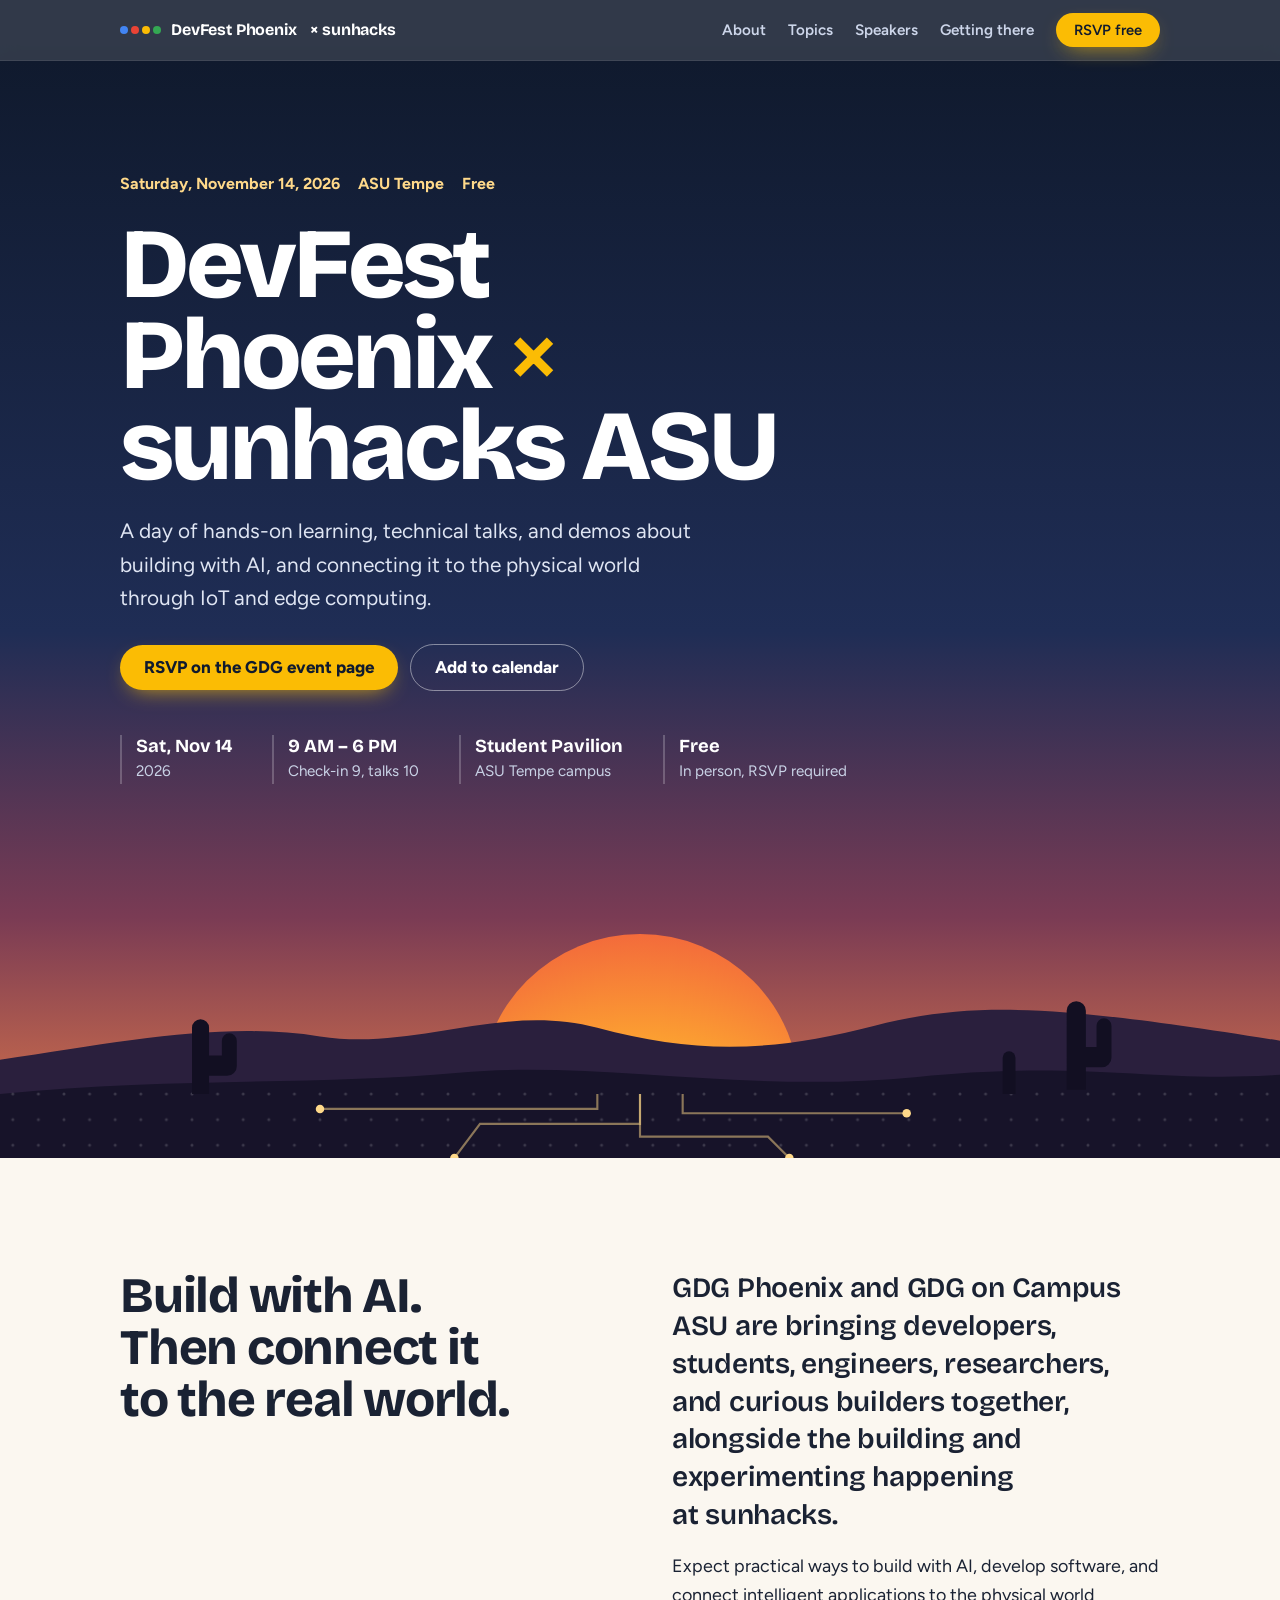
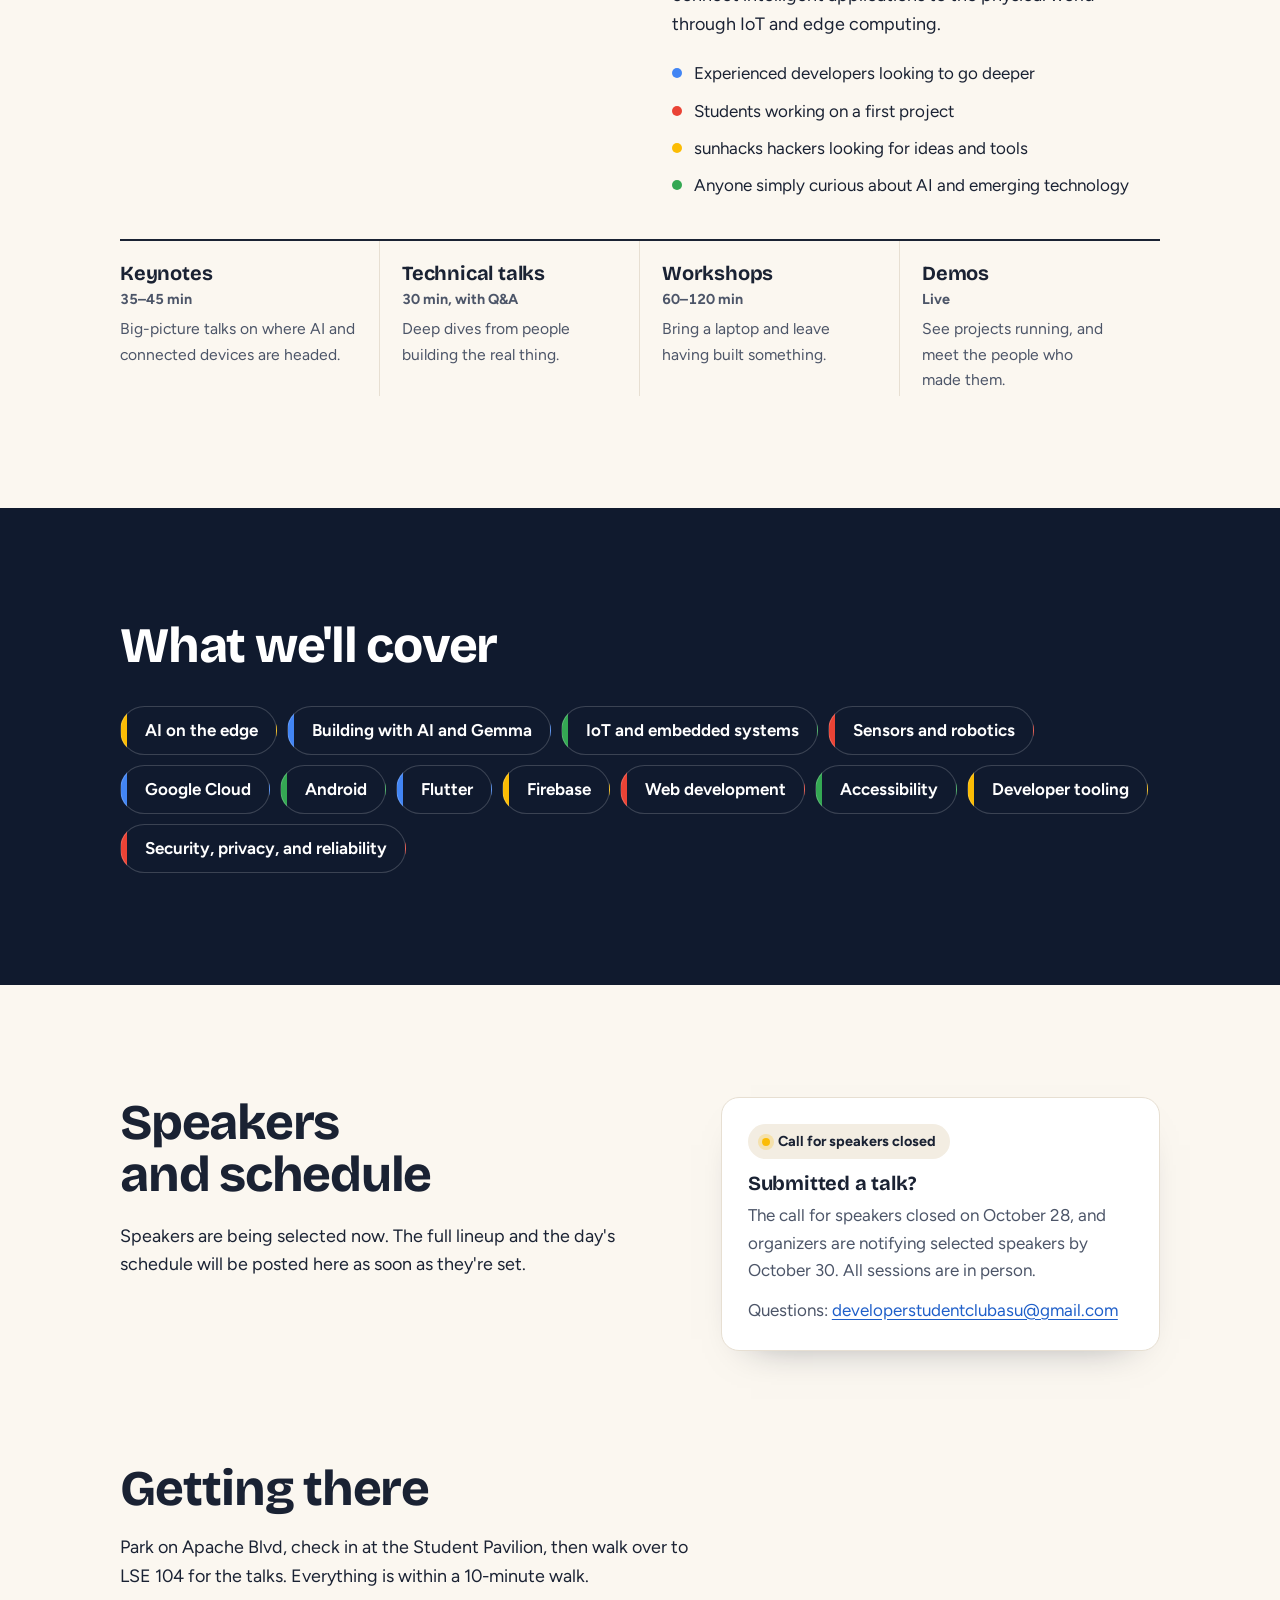
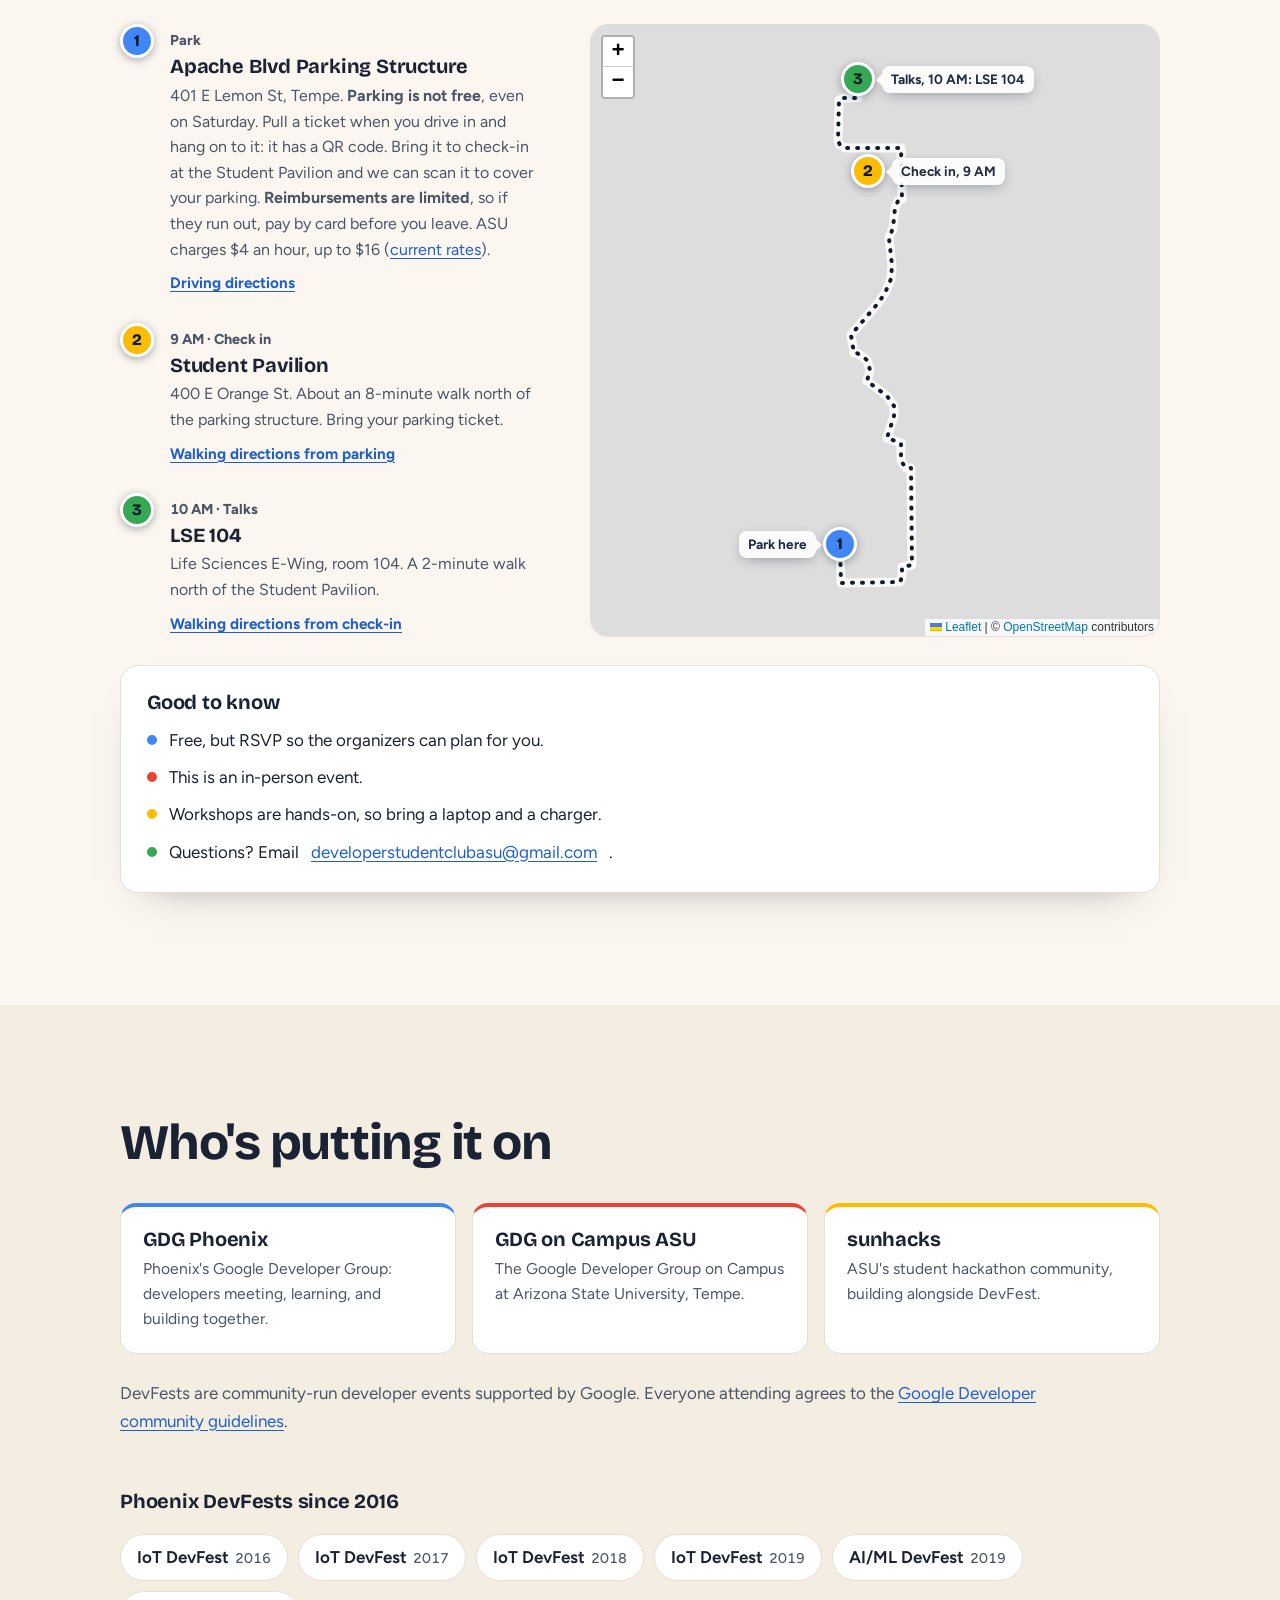
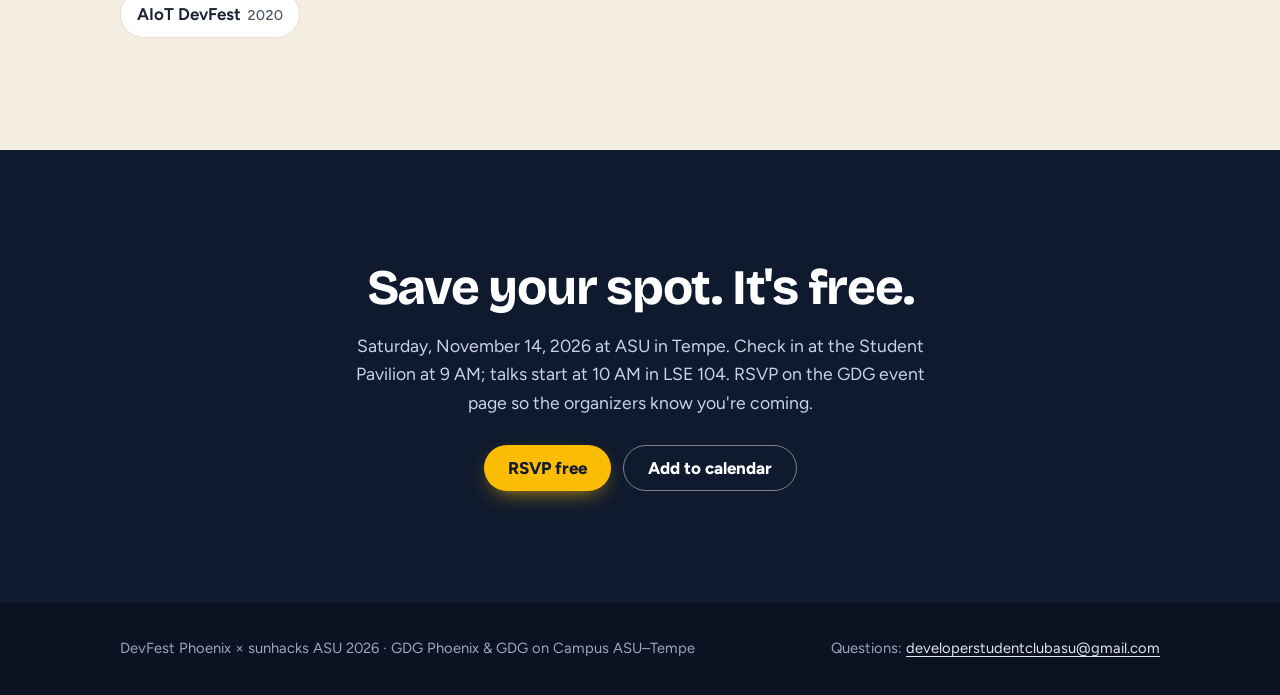
==== commit bb6bf9bb: "Explain parking reimbursement at check-in" ====
--- a/index.html
+++ b/index.html
@@ -283,8 +283,10 @@
           <div>
             <span class="when">Park</span>
             <h3>Apache Blvd Parking Structure</h3>
-            <p>401 E Lemon St, Tempe. <strong>Parking is not free</strong>, even on Saturday: pull a ticket when you
-              drive in and pay by card before you leave. ASU charges $4 an hour, up to $16
+            <p>401 E Lemon St, Tempe. <strong>Parking is not free</strong>, even on Saturday. Pull a ticket when you
+              drive in and hang on to it: it has a QR code. Bring it to check-in at the Student Pavilion and we can scan
+              it to cover your parking. <strong>Reimbursements are limited</strong>, so if they run out, pay by card
+              before you leave. ASU charges $4 an hour, up to $16
               (<a href="https://cfo.asu.edu/daily-and-hourly">current rates</a>).</p>
             <a class="go" href="https://www.google.com/maps/dir/?api=1&amp;destination=Apache+Boulevard+Parking+Structure%2C+401+E+Lemon+St%2C+Tempe%2C+AZ+85281&amp;travelmode=driving">Driving directions</a>
           </div>
@@ -294,7 +296,7 @@
           <div>
             <span class="when">9 AM &middot; Check in</span>
             <h3>Student Pavilion</h3>
-            <p>400 E Orange St. About an 8-minute walk north of the parking structure.</p>
+            <p>400 E Orange St. About an 8-minute walk north of the parking structure. Bring your parking ticket.</p>
             <a class="go" href="https://www.google.com/maps/dir/?api=1&amp;origin=33.415335%2C-111.934028&amp;destination=33.418669%2C-111.933731&amp;travelmode=walking">Walking directions from parking</a>
           </div>
         </li>
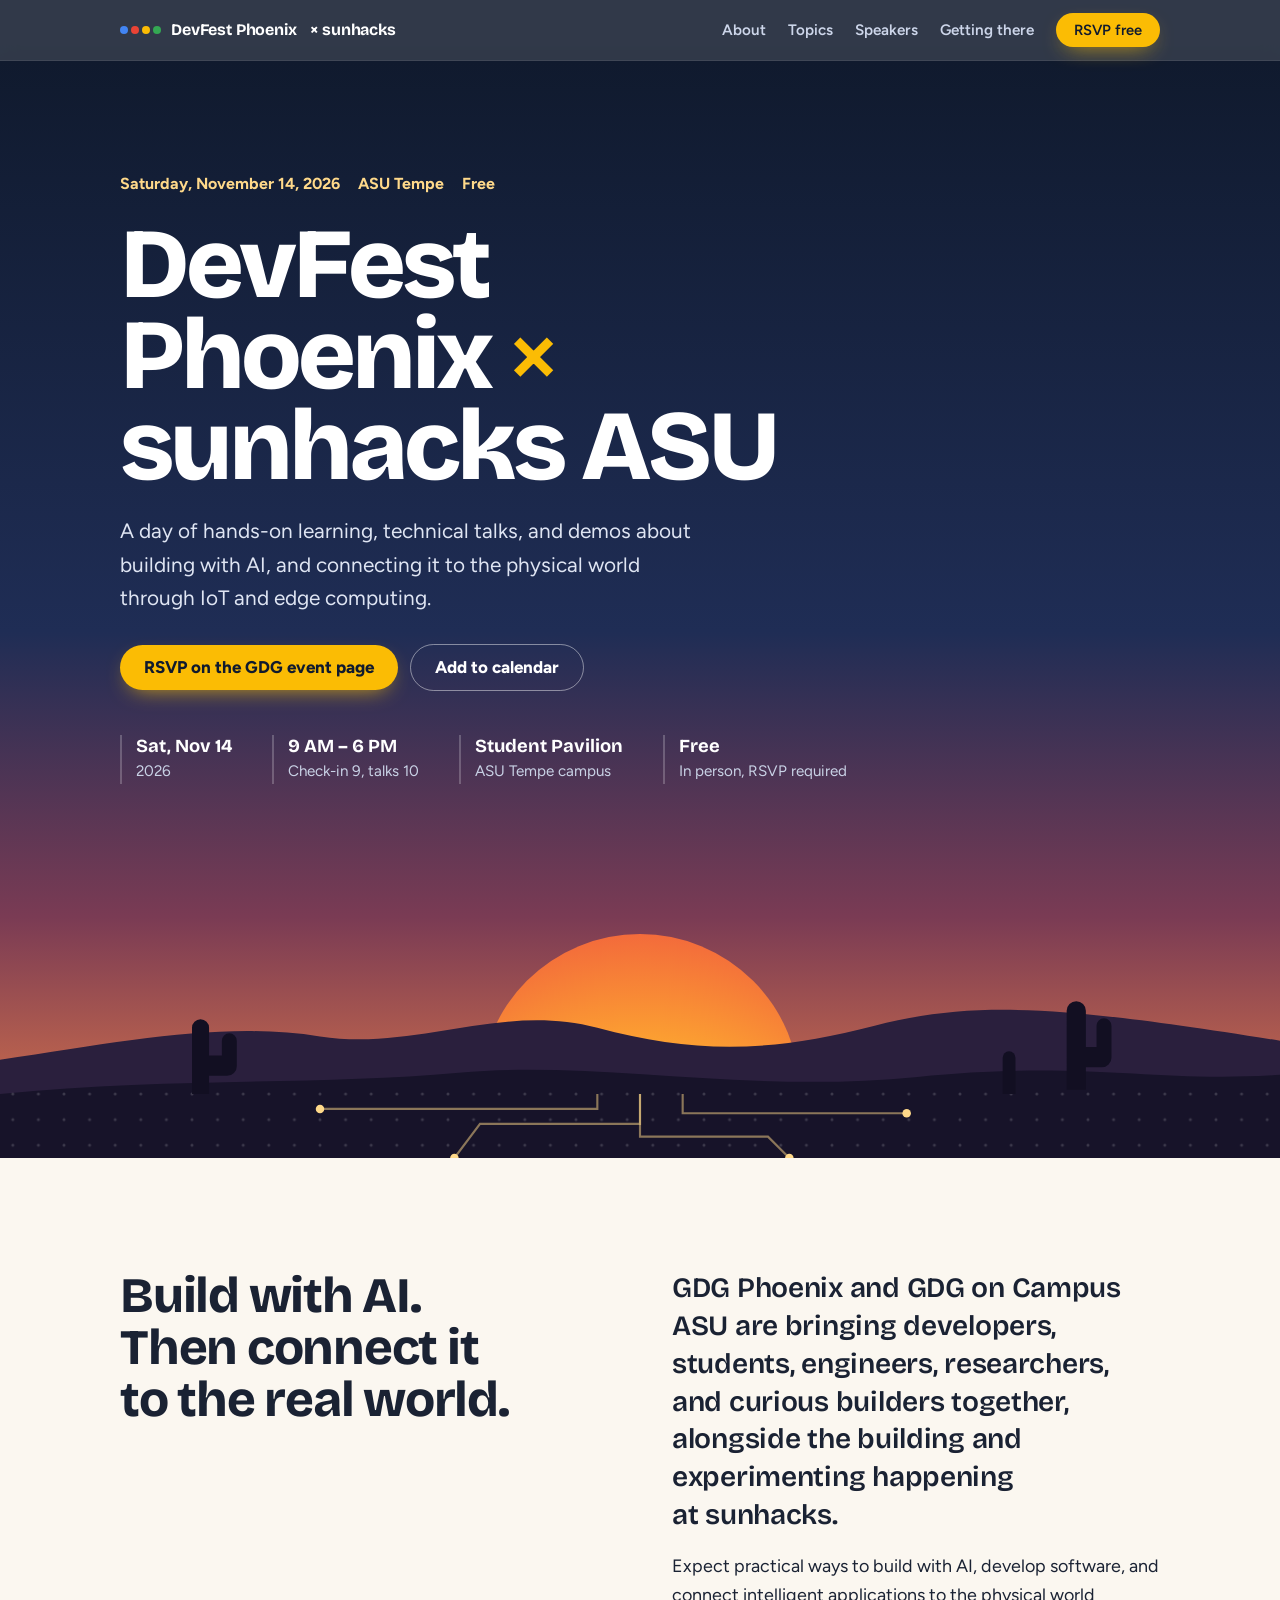
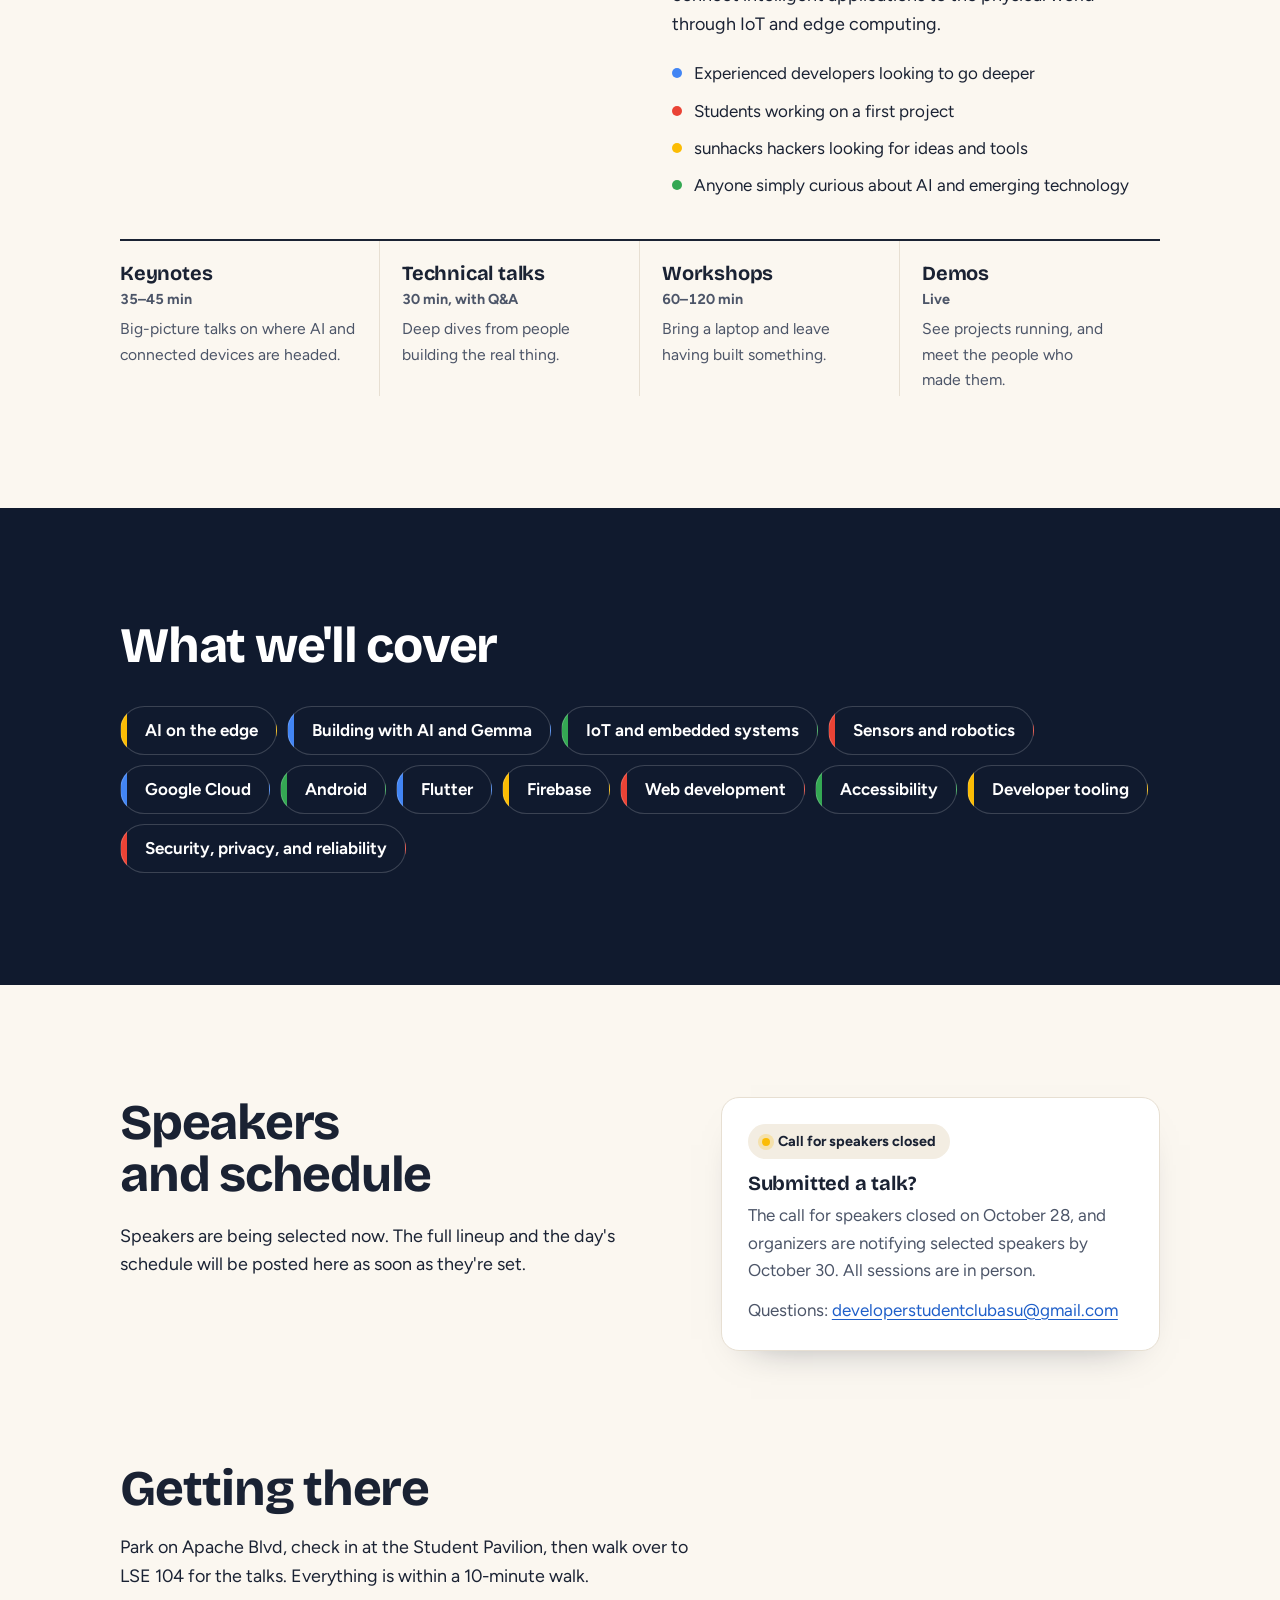
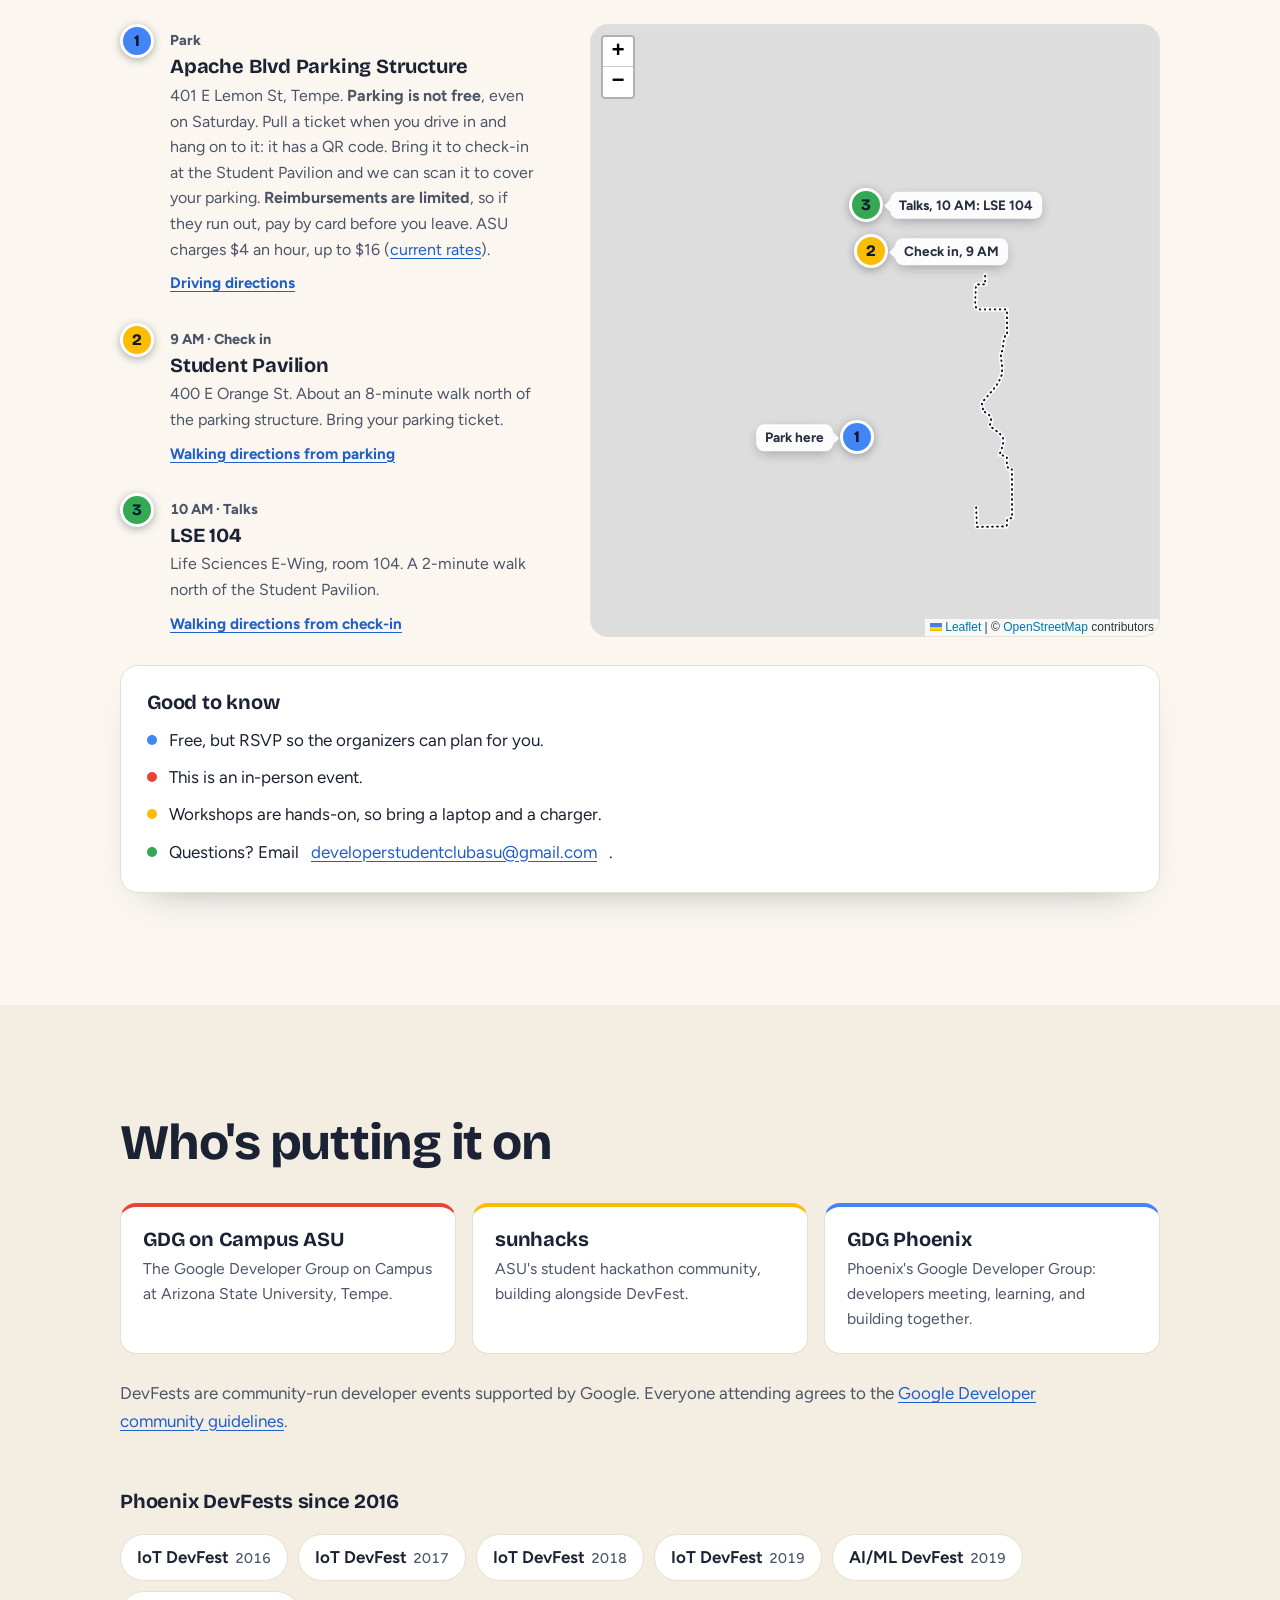
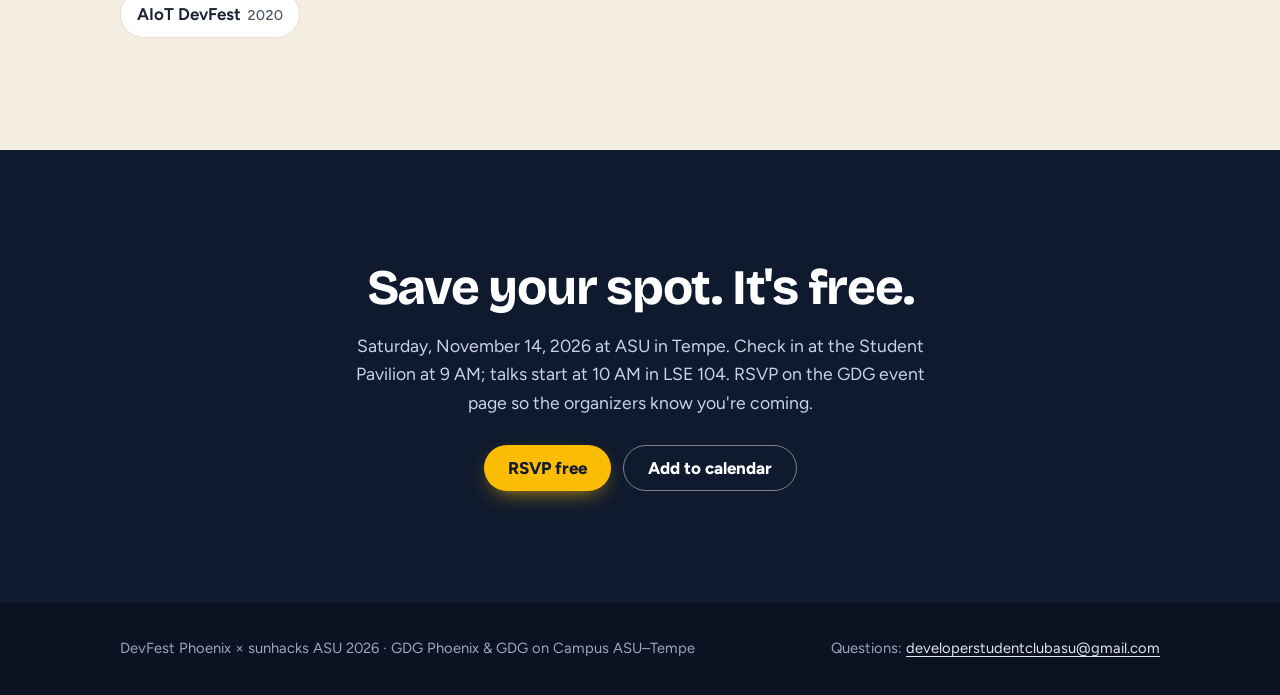
==== commit 2441b2da: "Move GDG Phoenix to the end of the hosts list" ====
--- a/index.html
+++ b/index.html
@@ -328,9 +328,9 @@
   <div class="wrap">
     <h2>Who's putting it on</h2>
     <div class="hosts">
-      <div class="host" style="--c:var(--blue)"><h3>GDG Phoenix</h3><p>Phoenix's Google Developer Group: developers meeting, learning, and building together.</p></div>
       <div class="host" style="--c:var(--red)"><h3>GDG on Campus ASU</h3><p>The Google Developer Group on Campus at Arizona State University, Tempe.</p></div>
       <div class="host" style="--c:var(--yellow)"><h3>sunhacks</h3><p>ASU's student hackathon community, building alongside DevFest.</p></div>
+      <div class="host" style="--c:var(--blue)"><h3>GDG Phoenix</h3><p>Phoenix's Google Developer Group: developers meeting, learning, and building together.</p></div>
     </div>
     <p style="margin:26px 0 0;color:var(--soft)">DevFests are community-run developer events supported by Google. Everyone attending
       agrees to the <a href="https://developers.google.com/community-guidelines">Google Developer community guidelines</a>.</p>
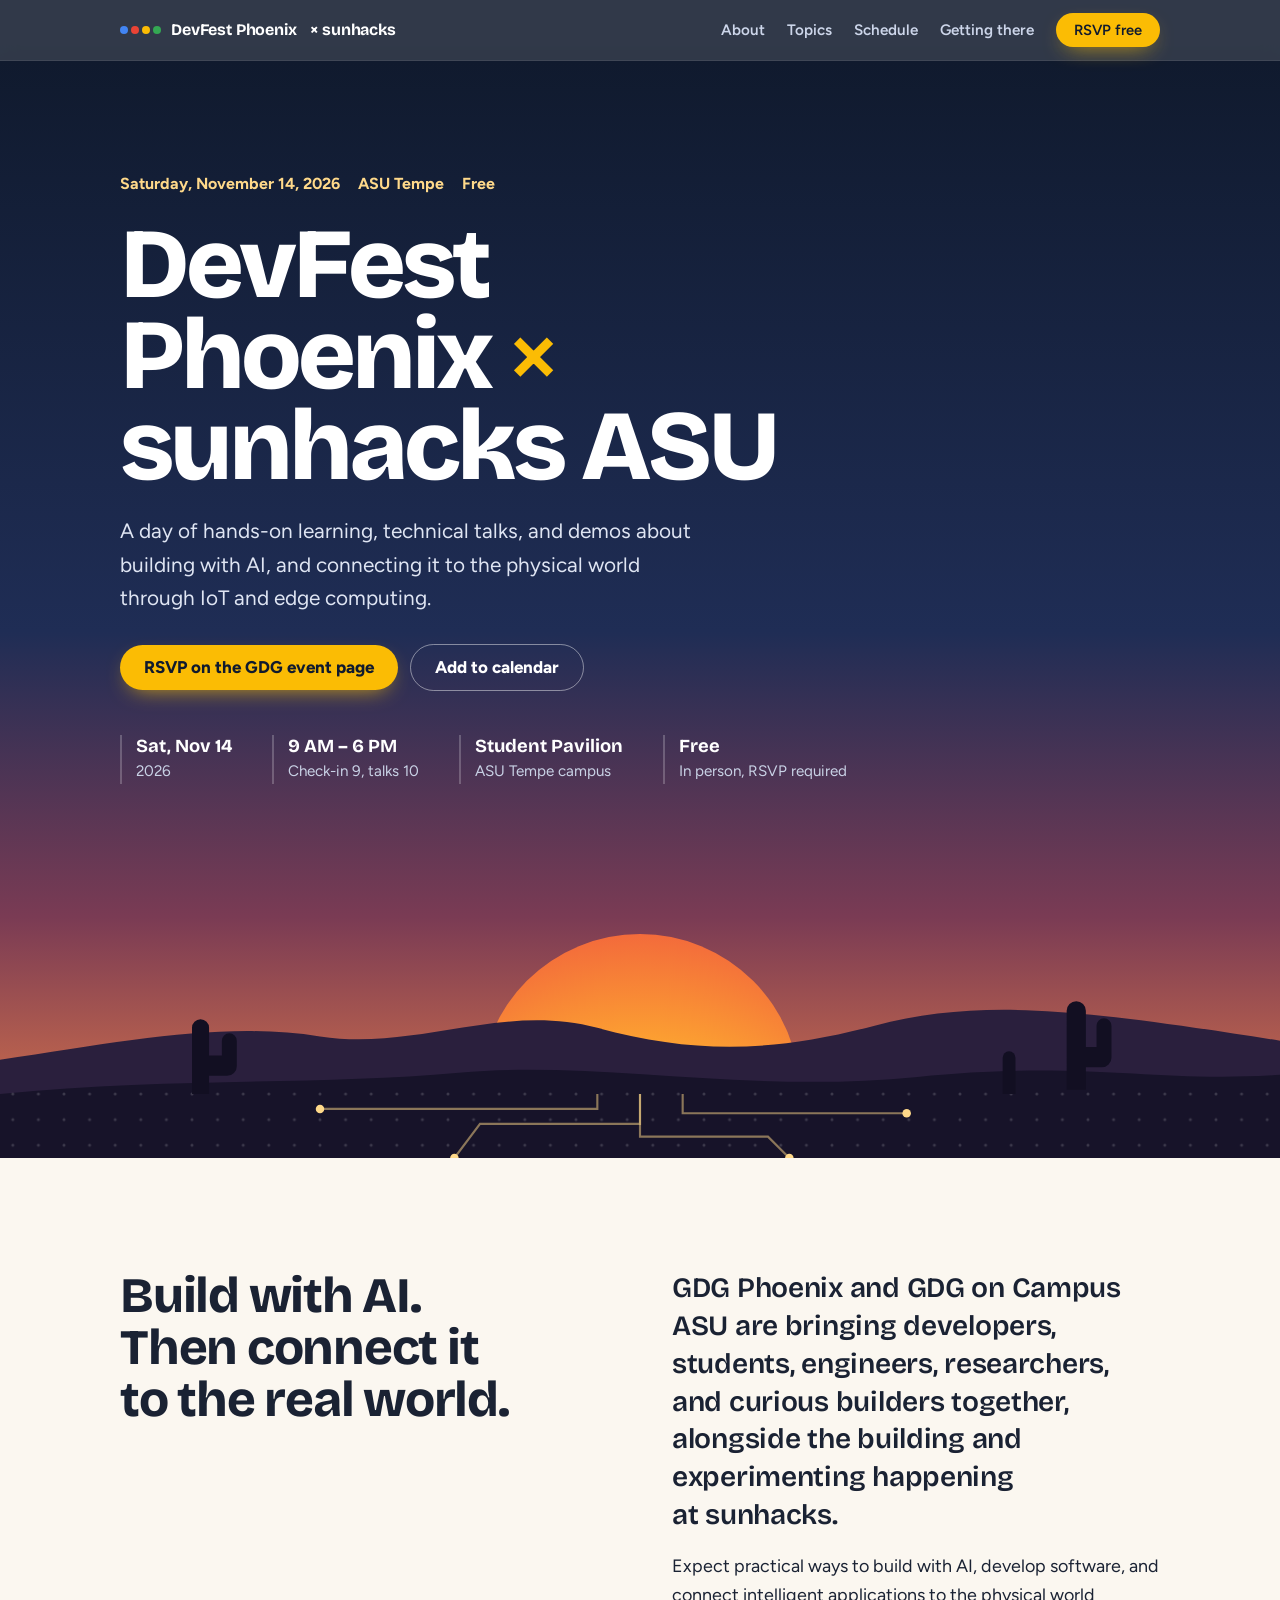
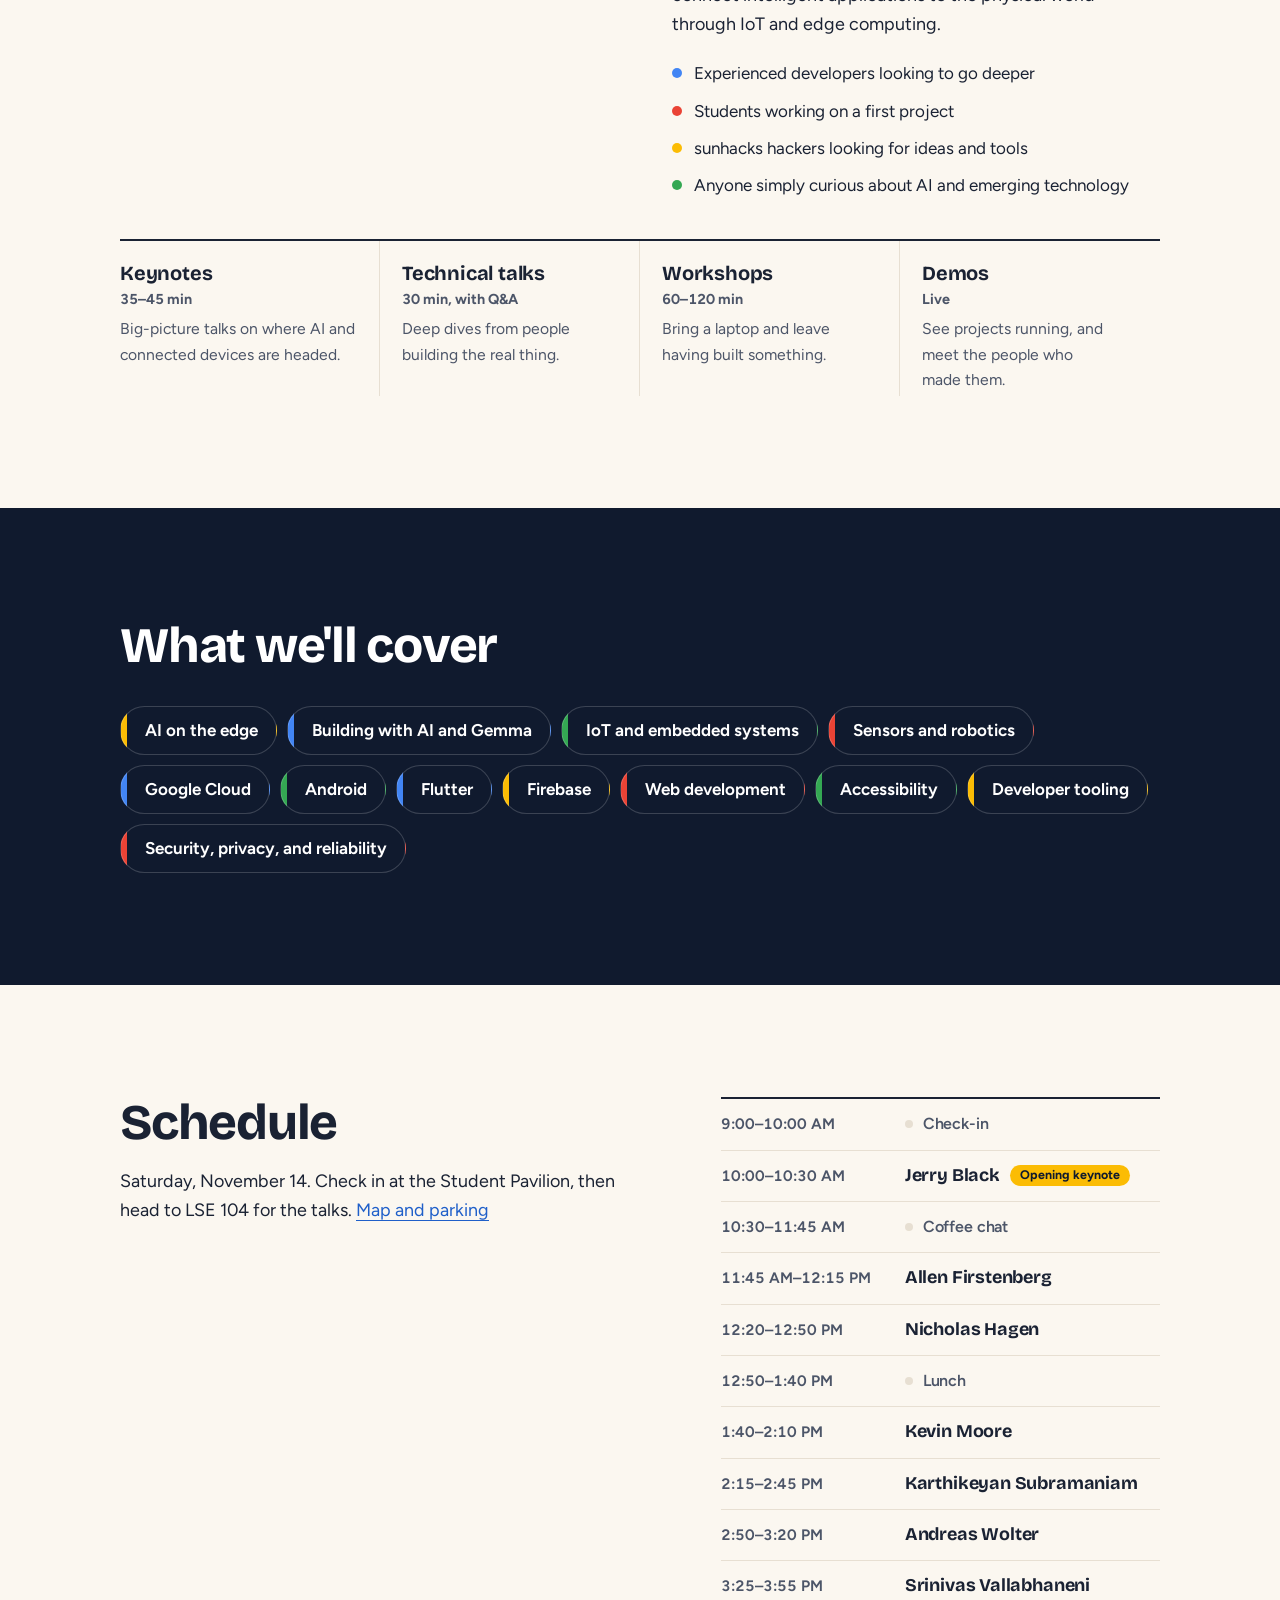
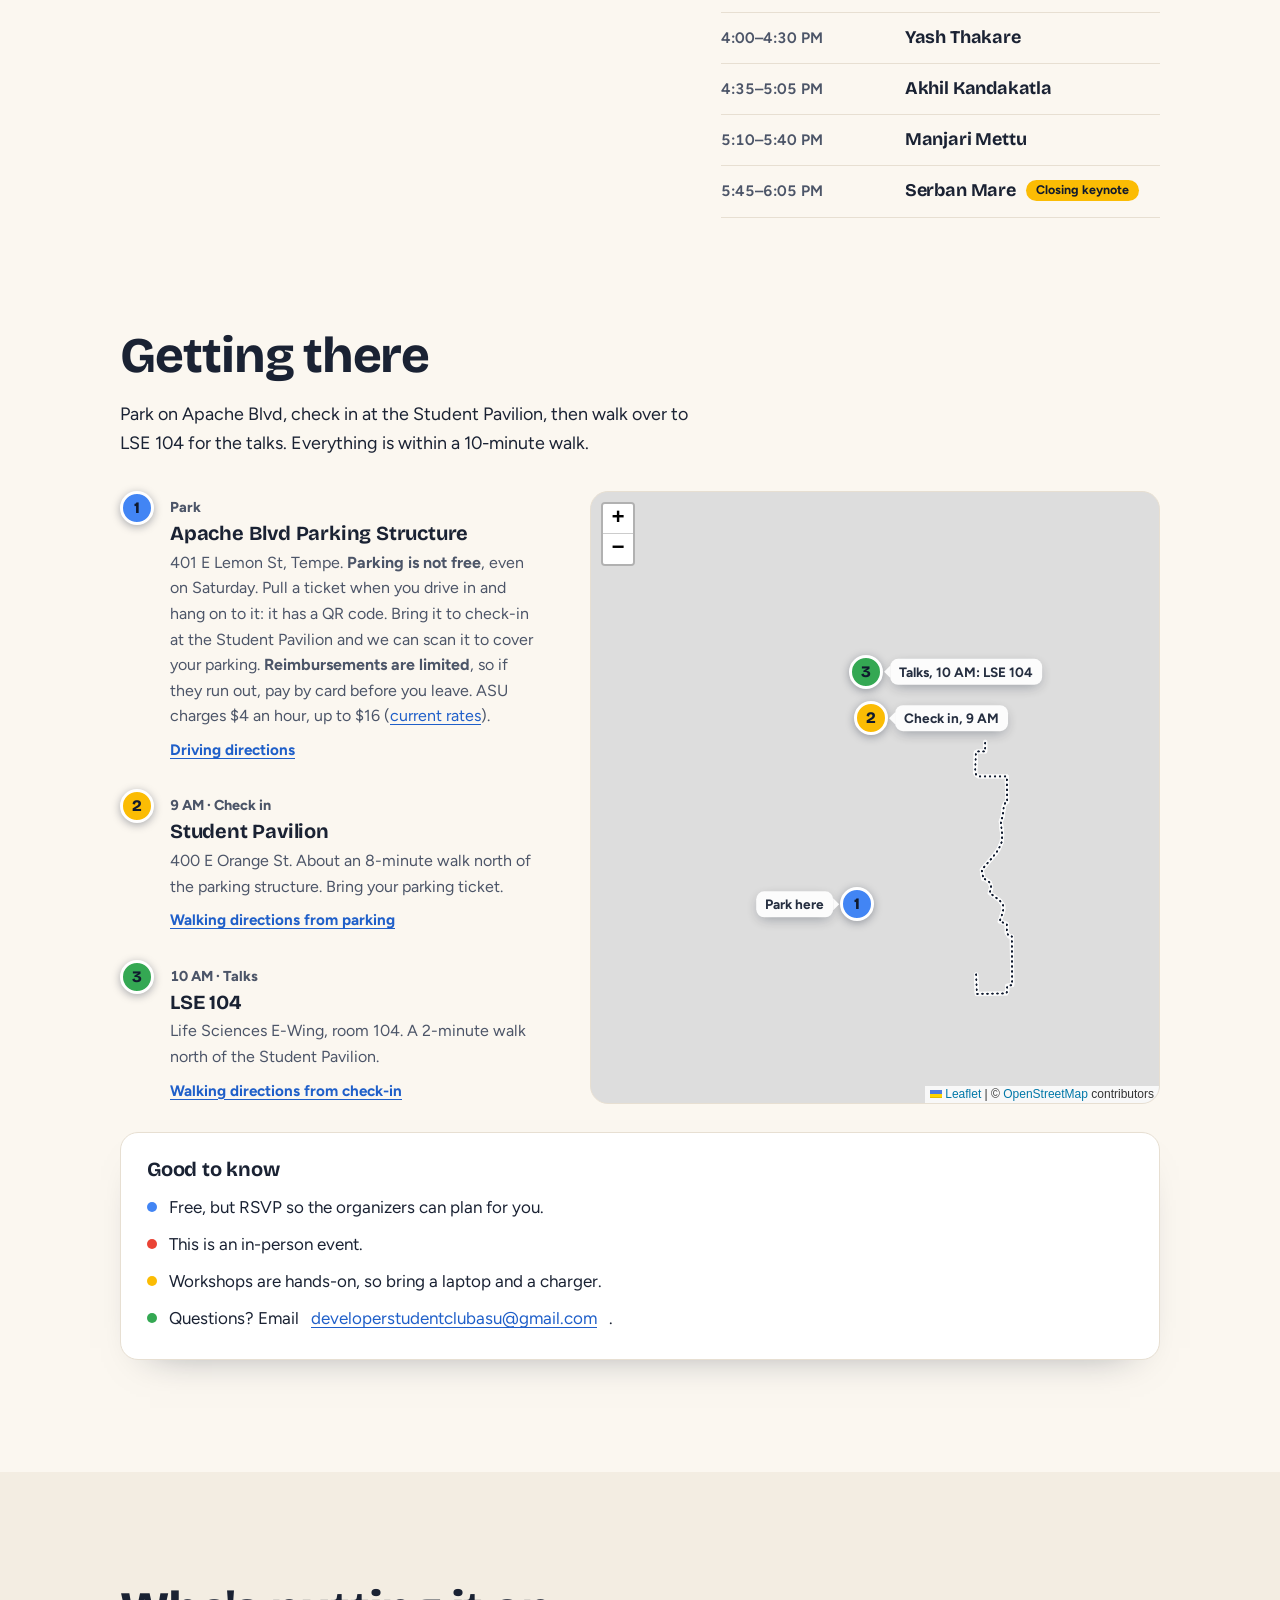
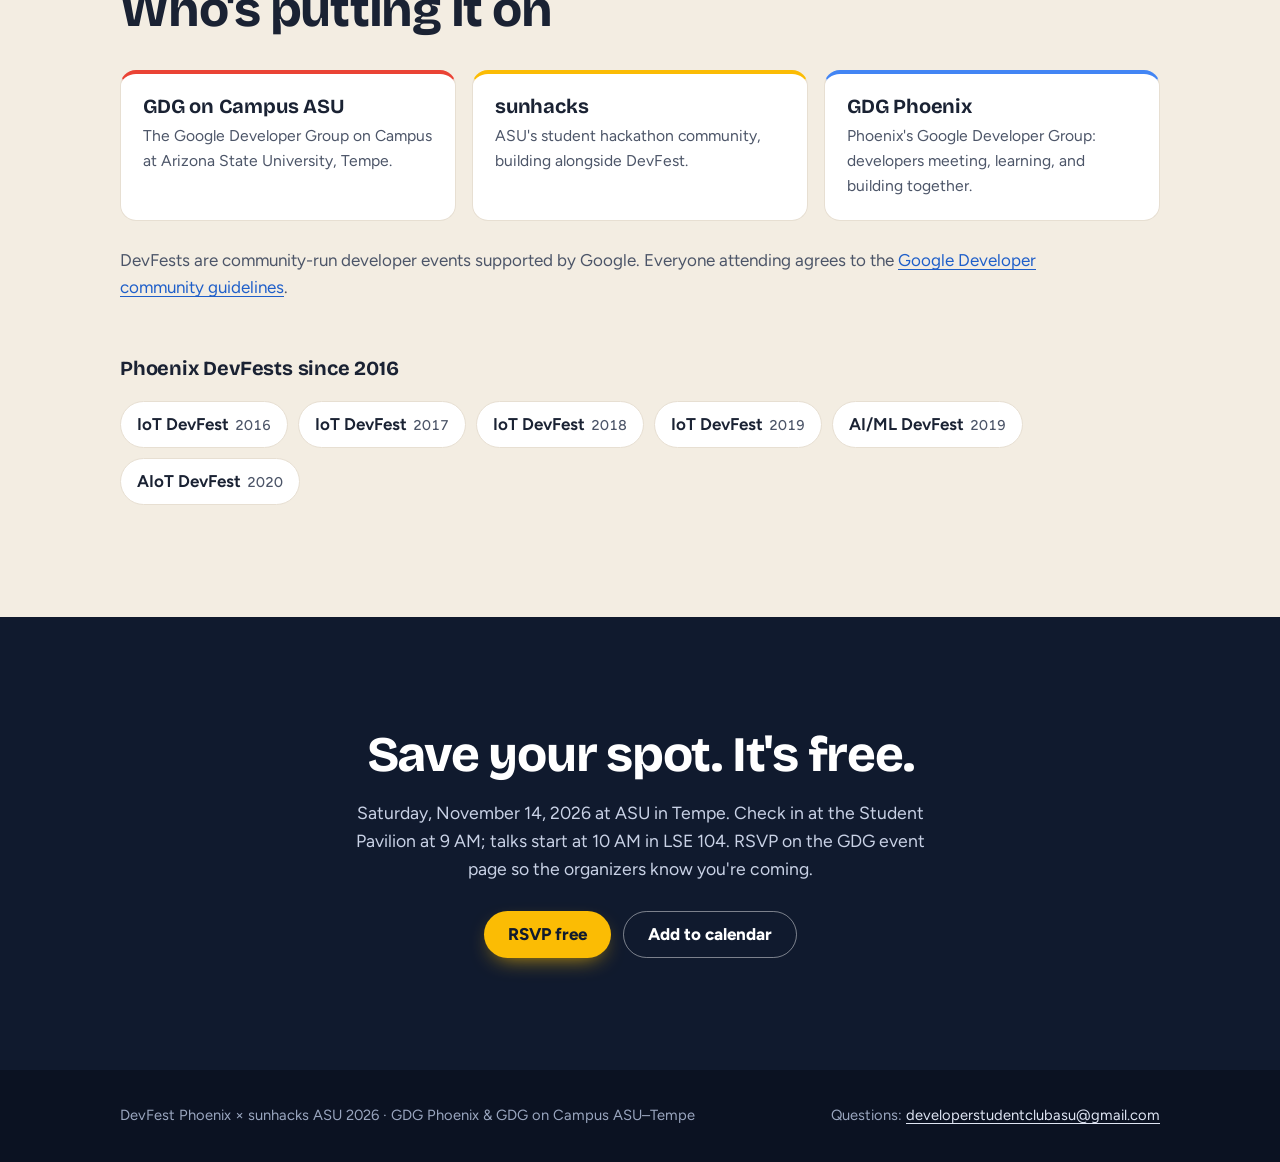
==== commit a227e8fd: "Add the day's schedule; check-in shown as 9-10 AM" ====
--- a/index.html
+++ b/index.html
@@ -101,9 +101,16 @@
 .panel h3{margin-bottom:.5rem}
 .panel p{margin:0 0 .8rem;color:var(--soft)}
 .panel p:last-child{margin-bottom:0}
-.status{display:inline-flex;align-items:center;gap:8px;font-weight:700;font-size:.9rem;color:var(--ink);background:#f3ede2;border-radius:999px;padding:6px 14px;margin-bottom:14px}
-.status i{width:8px;height:8px;border-radius:50%;background:var(--yellow);box-shadow:0 0 0 4px rgba(251,188,4,.25)}
 .sub{font-size:1.12rem;margin:18px 0 0;max-width:52ch}
+.sched-head{position:sticky;top:96px}
+.sched{list-style:none;padding:0;margin:0;border-top:2px solid var(--ink)}
+.sched li{display:grid;grid-template-columns:10.5rem 1fr;gap:16px;align-items:baseline;margin:0;padding:13px 0;border-bottom:1px solid var(--line)}
+.sched time{font-weight:650;font-size:.95rem;color:var(--soft);font-variant-numeric:tabular-nums}
+.sched span{font:700 1.12rem/1.3 var(--display);letter-spacing:-.01em}
+.sched small{display:inline-block;margin-left:10px;padding:3px 10px;border-radius:999px;background:var(--yellow);color:var(--night);
+  font:700 .78rem/1.2 var(--body);letter-spacing:0;vertical-align:2px}
+.sched .brk span{font:600 1rem/1.3 var(--body);color:var(--soft)}
+.sched .brk span::before{content:"";display:inline-block;width:8px;height:8px;border-radius:50%;background:var(--line);margin-right:10px;vertical-align:1px}
 .route{display:grid;grid-template-columns:.85fr 1.15fr;gap:clamp(24px,4vw,48px);align-items:stretch;margin-top:34px}
 .steps{list-style:none;padding:0;margin:0;display:grid;gap:26px;align-content:start}
 .steps li{display:flex;gap:16px;margin:0}
@@ -133,6 +140,7 @@
 
 @media (max-width:900px){
   .intro,.split,.route{grid-template-columns:1fr}
+  .sched-head{position:static}
   .map{min-height:380px}
   .formats{grid-template-columns:1fr 1fr}
   .formats div:nth-child(2){border-right:0}
@@ -142,6 +150,7 @@
   .top nav a:not(.btn){display:none}
 }
 @media (max-width:520px){
+  .sched li{grid-template-columns:1fr;gap:2px}
   .formats{grid-template-columns:1fr}
   .formats div{border-right:0;padding-left:0!important;border-bottom:1px solid var(--line);padding-bottom:18px}
   .mark .full{display:none}
@@ -157,7 +166,7 @@
     <nav aria-label="Main">
       <a href="#about">About</a>
       <a href="#topics">Topics</a>
-      <a href="#speakers">Speakers</a>
+      <a href="#schedule">Schedule</a>
       <a href="#venue">Getting there</a>
       <a class="btn btn-sun" href="https://gdg.community.dev/events/details/google-gdg-on-campus-arizona-state-university-tempe-united-states-presents-devfest-phoenix-x-sunhacks-asu-2026-call-for-speakers/cohost-gdg-on-campus-arizona-state-university-tempe-united-states/">RSVP free</a>
     </nav>
@@ -254,20 +263,29 @@
   </div>
 </section>
 
-<section id="speakers">
+<section id="schedule">
   <div class="wrap split">
-    <div>
-      <h2>Speakers and schedule</h2>
-      <p style="font-size:1.12rem;margin:20px 0 0;max-width:46ch">Speakers are being selected now. The full lineup and the
-        day's schedule will be posted here as soon as they're set.</p>
-    </div>
-    <div class="panel">
-      <span class="status"><i aria-hidden="true"></i>Call for speakers closed</span>
-      <h3>Submitted a talk?</h3>
-      <p>The call for speakers closed on October 28, and organizers are notifying selected speakers by
-        October 30. All sessions are in person.</p>
-      <p>Questions: <a href="mailto:developerstudentclubasu@gmail.com">developerstudentclubasu@gmail.com</a></p>
-    </div>
+    <div class="sched-head">
+      <h2>Schedule</h2>
+      <p class="sub">Saturday, November 14. Check in at the Student Pavilion, then head to LSE 104 for the talks.
+        <a href="#venue">Map and parking</a></p>
+    </div>
+    <ol class="sched">
+      <li class="brk"><time>9:00–10:00 AM</time><span>Check-in</span></li>
+      <li><time>10:00–10:30 AM</time><span>Jerry Black<small>Opening keynote</small></span></li>
+      <li class="brk"><time>10:30–11:45 AM</time><span>Coffee chat</span></li>
+      <li><time>11:45 AM–12:15 PM</time><span>Allen Firstenberg</span></li>
+      <li><time>12:20–12:50 PM</time><span>Nicholas Hagen</span></li>
+      <li class="brk"><time>12:50–1:40 PM</time><span>Lunch</span></li>
+      <li><time>1:40–2:10 PM</time><span>Kevin Moore</span></li>
+      <li><time>2:15–2:45 PM</time><span>Karthikeyan Subramaniam</span></li>
+      <li><time>2:50–3:20 PM</time><span>Andreas Wolter</span></li>
+      <li><time>3:25–3:55 PM</time><span>Srinivas Vallabhaneni</span></li>
+      <li><time>4:00–4:30 PM</time><span>Yash Thakare</span></li>
+      <li><time>4:35–5:05 PM</time><span>Akhil Kandakatla</span></li>
+      <li><time>5:10–5:40 PM</time><span>Manjari Mettu</span></li>
+      <li><time>5:45–6:05 PM</time><span>Serban Mare<small>Closing keynote</small></span></li>
+    </ol>
   </div>
 </section>
 
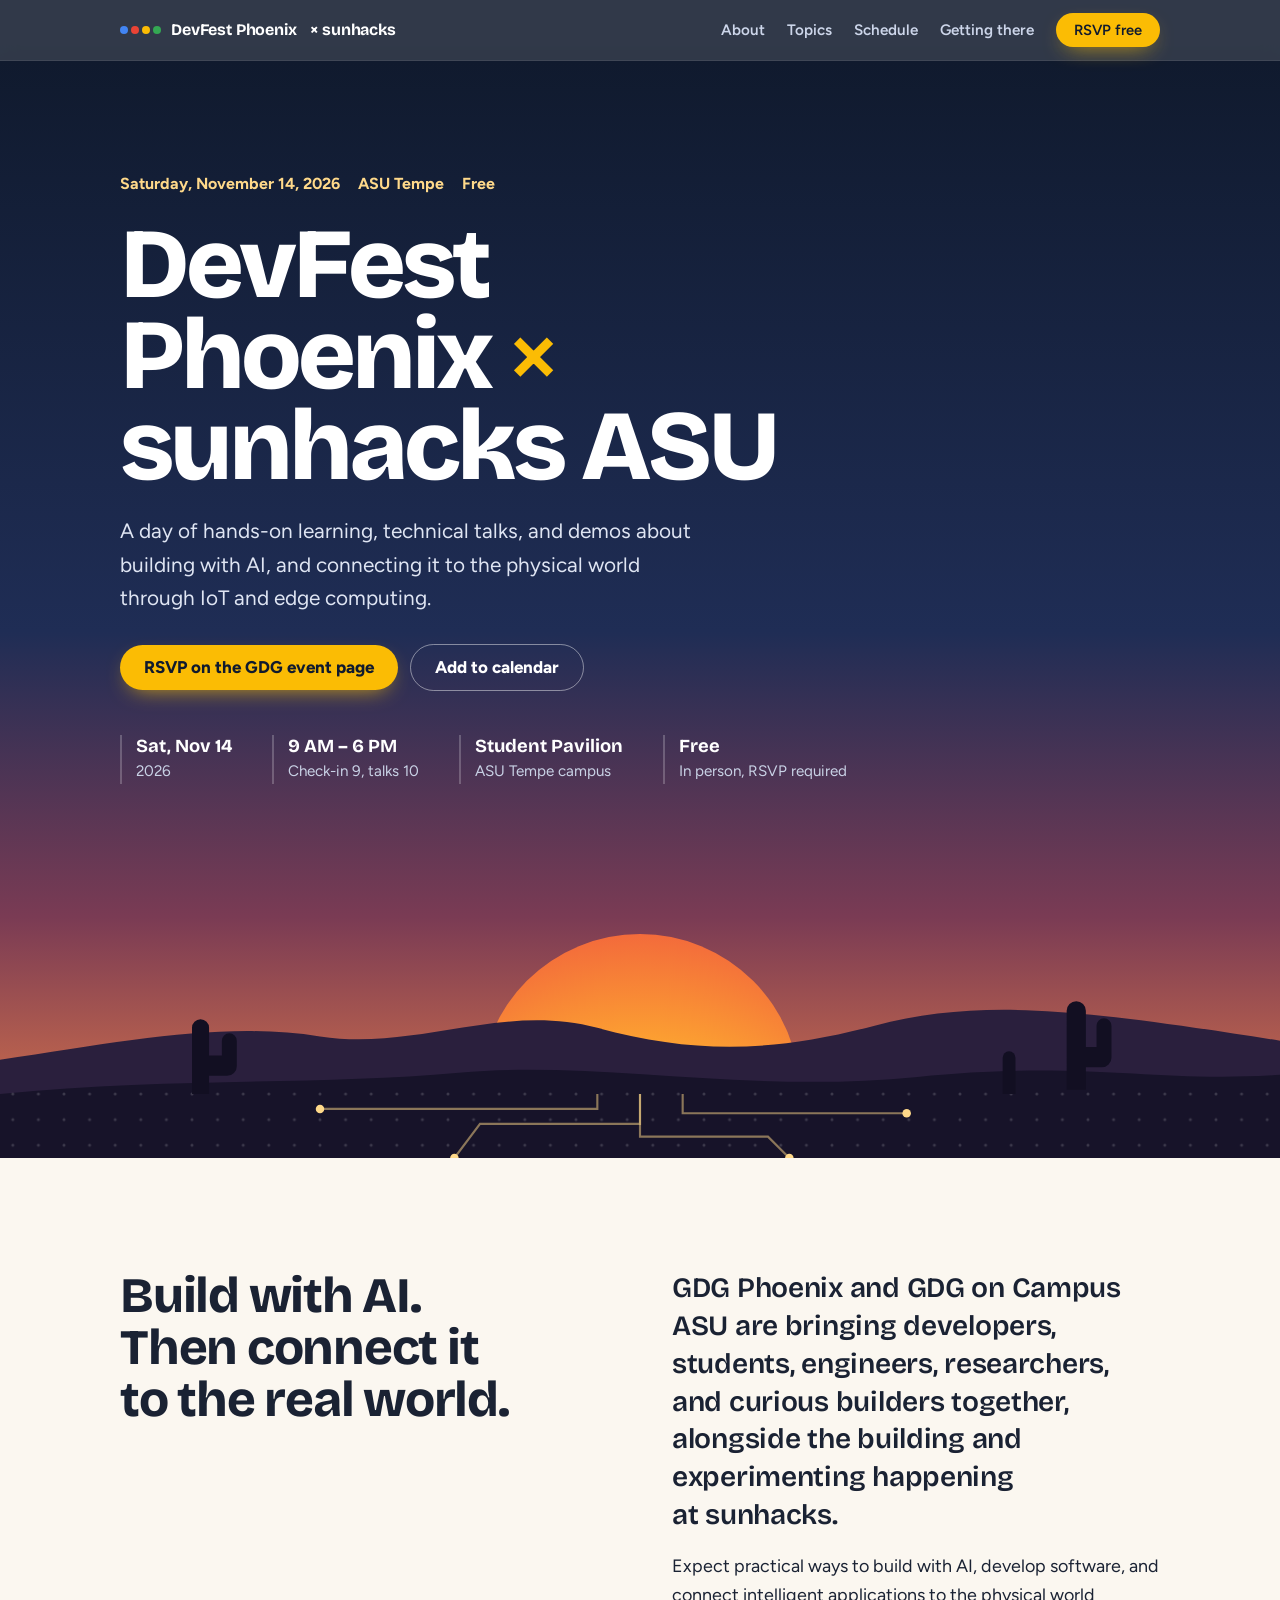
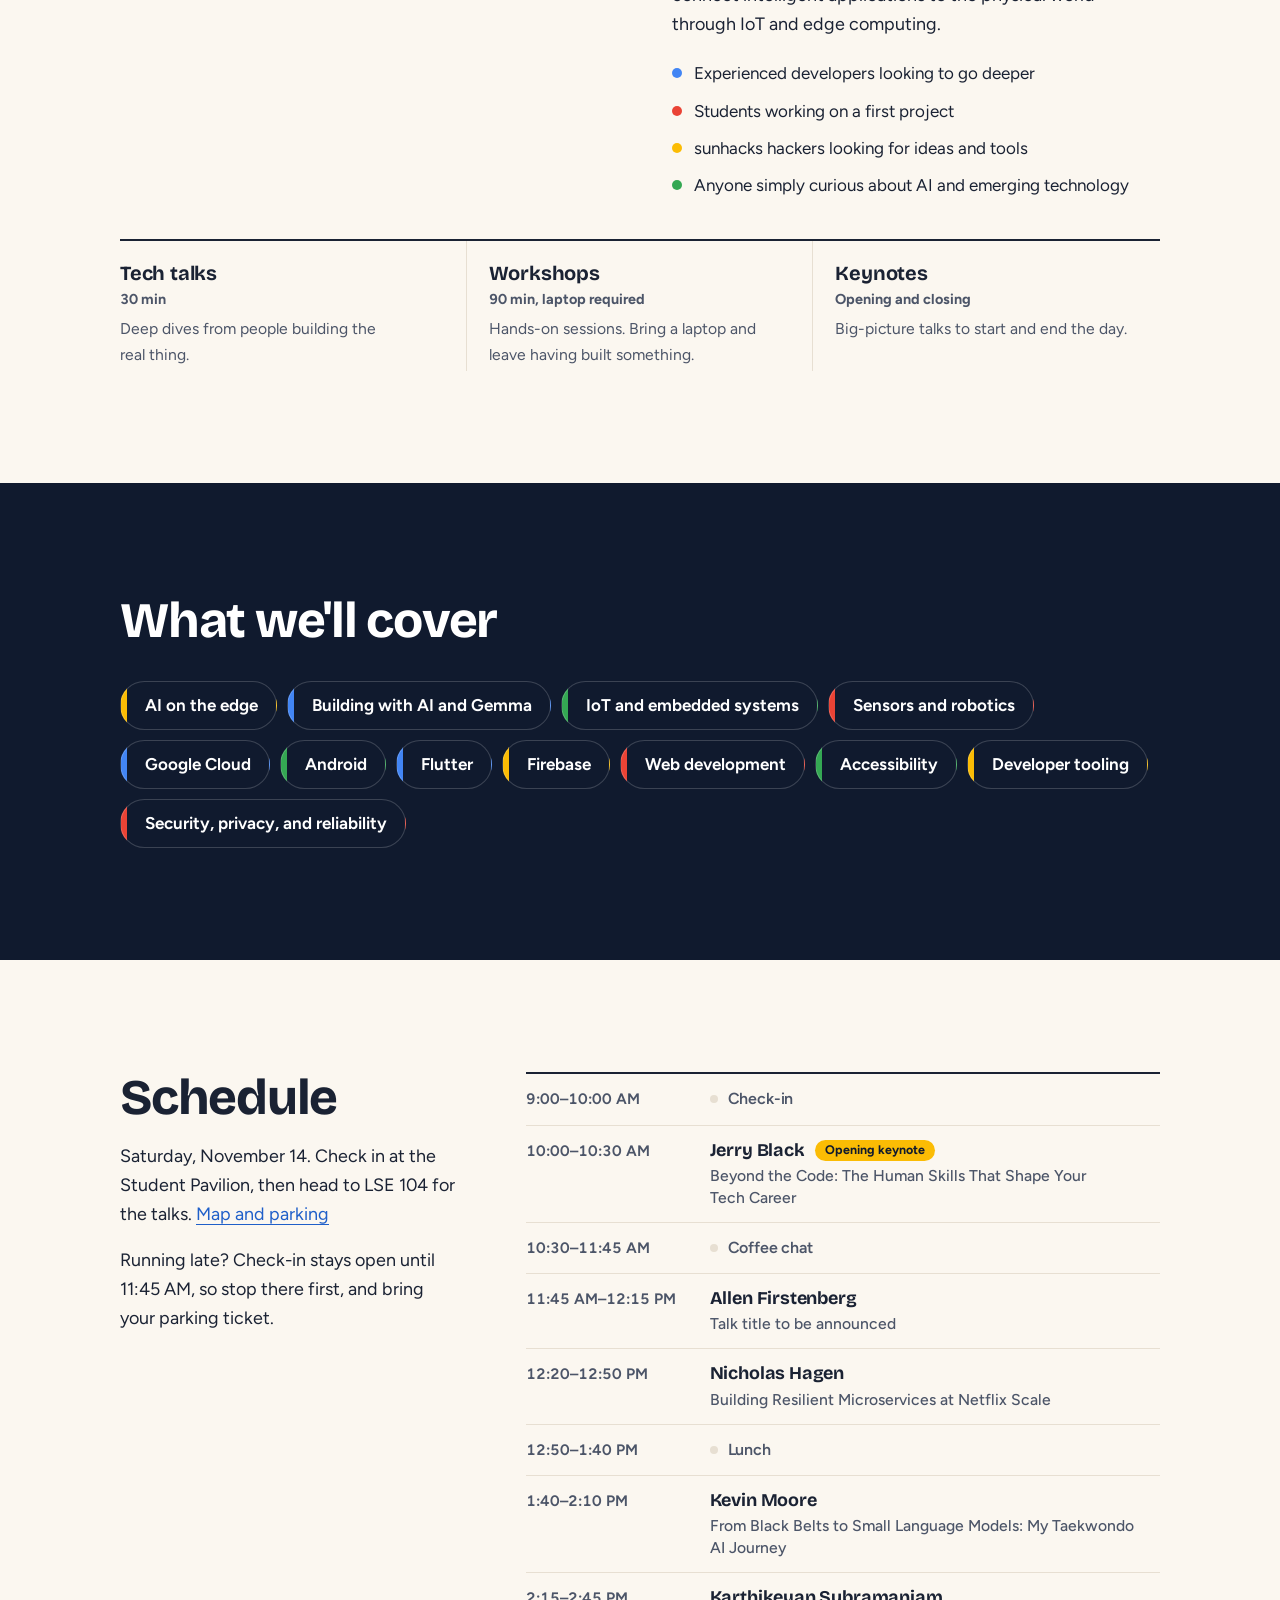
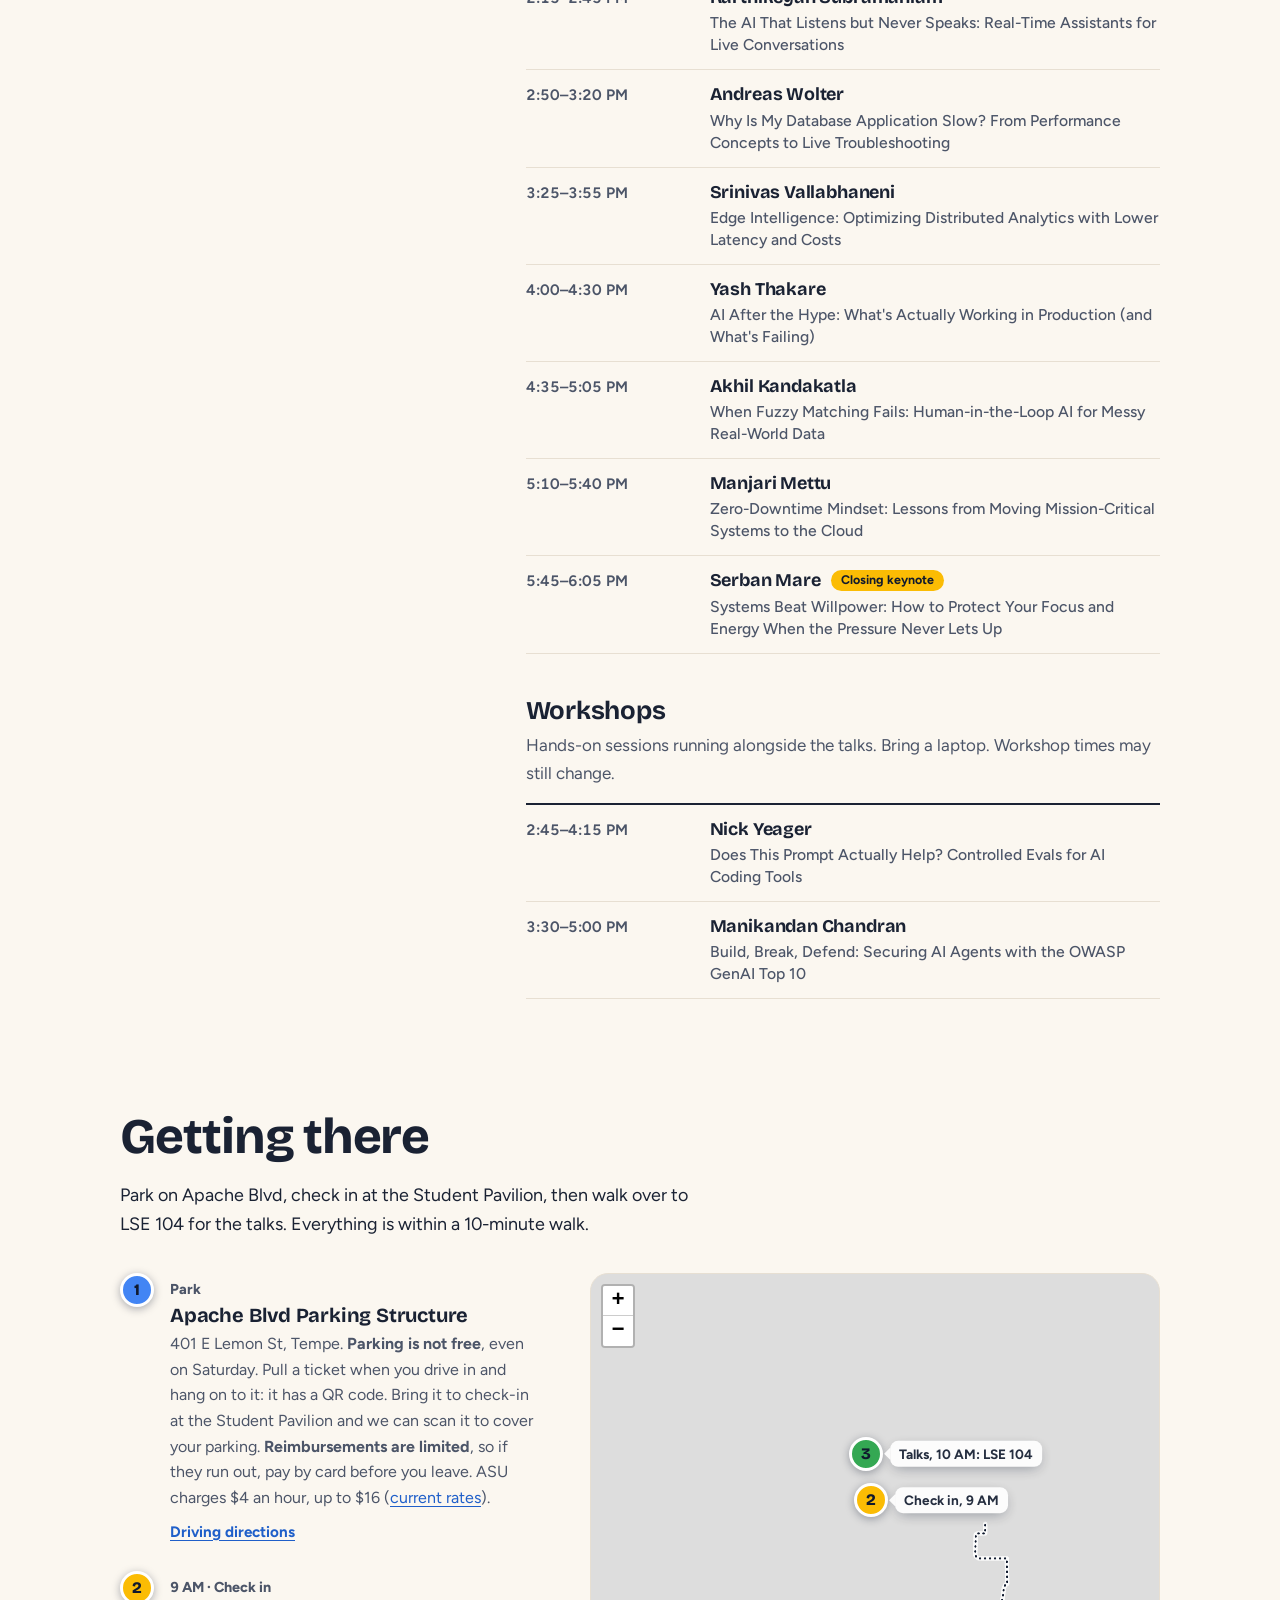
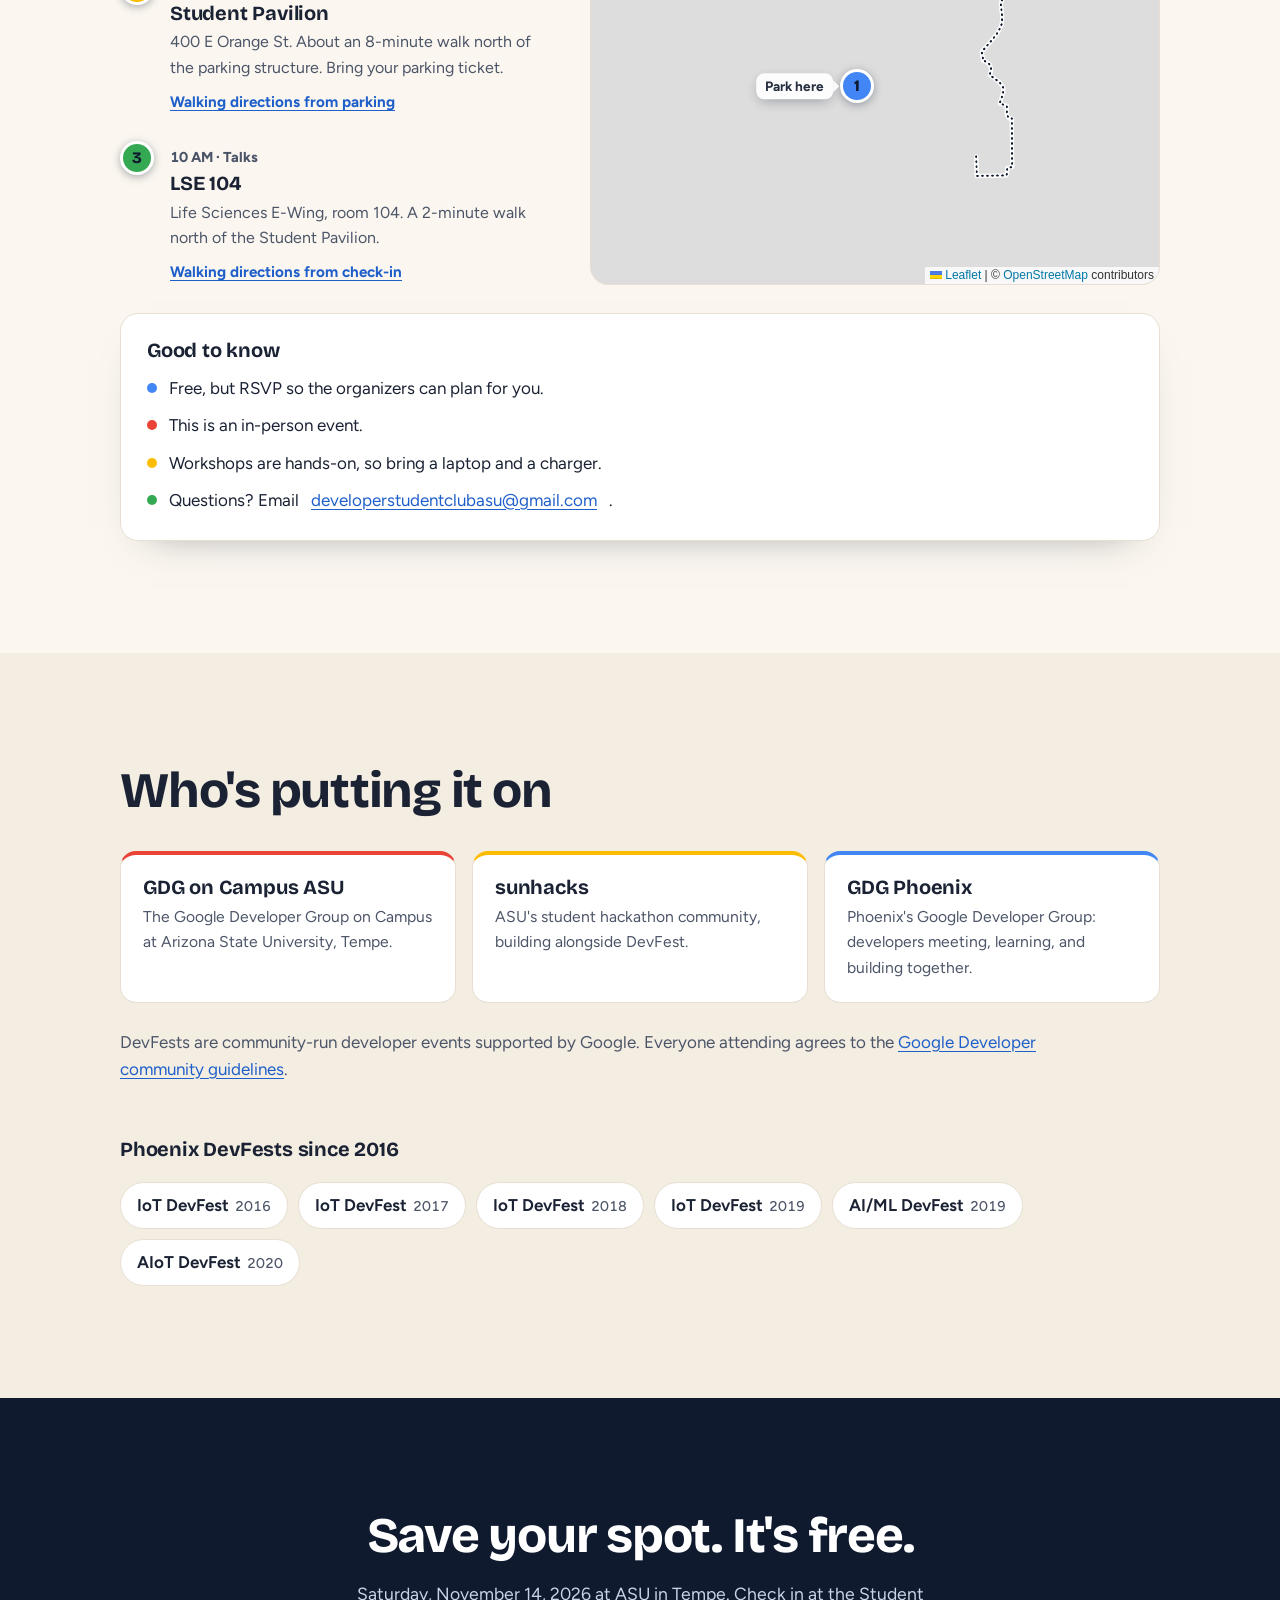
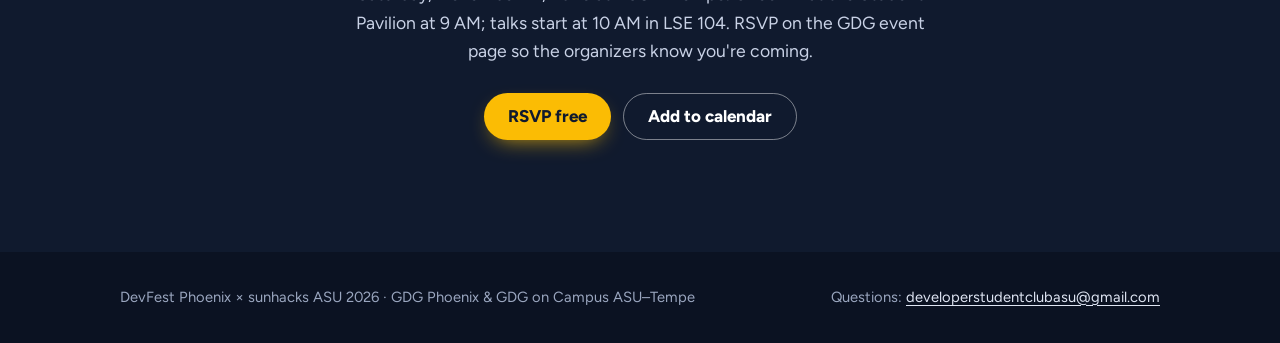
==== commit 8f6aba91: "Schedule: add talk titles, workshops, late check-in note; About formats now talks/workshops/keynotes" ====
--- a/index.html
+++ b/index.html
@@ -4,7 +4,7 @@
 <meta charset="utf-8">
 <meta name="viewport" content="width=device-width, initial-scale=1">
 <title>DevFest Phoenix × sunhacks ASU 2026 | Nov 14, Tempe</title>
-<meta name="description" content="A free, in-person day of AI, software, and IoT/edge computing at ASU in Tempe. Workshops, technical talks, keynotes, and demos. Saturday, November 14, 2026, 9 AM to 6 PM.">
+<meta name="description" content="A free, in-person day of AI, software, and IoT/edge computing at ASU in Tempe. Tech talks, hands-on workshops, and keynotes. Saturday, November 14, 2026, 9 AM to 6 PM.">
 <link rel="canonical" href="https://aidevfest.org/">
 <meta property="og:type" content="website">
 <meta property="og:title" content="DevFest Phoenix × sunhacks ASU 2026">
@@ -85,7 +85,7 @@
 .who{list-style:none;padding:0;margin:22px 0 0;display:grid;gap:10px}
 .who li{display:flex;gap:12px;align-items:baseline;margin:0}
 .who li::before{content:"";flex:none;width:10px;height:10px;border-radius:50%;background:var(--c);transform:translateY(-1px)}
-.formats{display:grid;grid-template-columns:repeat(4,1fr);gap:0;margin-top:40px;border-top:2px solid var(--ink)}
+.formats{display:grid;grid-template-columns:repeat(3,1fr);gap:0;margin-top:40px;border-top:2px solid var(--ink)}
 .formats div{padding:22px 22px 4px 0;border-right:1px solid var(--line)}
 .formats div:last-child{border-right:0}
 .formats div+div{padding-left:22px}
@@ -102,6 +102,7 @@
 .panel p{margin:0 0 .8rem;color:var(--soft)}
 .panel p:last-child{margin-bottom:0}
 .sub{font-size:1.12rem;margin:18px 0 0;max-width:52ch}
+#schedule .split{grid-template-columns:.7fr 1.3fr}
 .sched-head{position:sticky;top:96px}
 .sched{list-style:none;padding:0;margin:0;border-top:2px solid var(--ink)}
 .sched li{display:grid;grid-template-columns:10.5rem 1fr;gap:16px;align-items:baseline;margin:0;padding:13px 0;border-bottom:1px solid var(--line)}
@@ -109,6 +110,9 @@
 .sched span{font:700 1.12rem/1.3 var(--display);letter-spacing:-.01em}
 .sched small{display:inline-block;margin-left:10px;padding:3px 10px;border-radius:999px;background:var(--yellow);color:var(--night);
   font:700 .78rem/1.2 var(--body);letter-spacing:0;vertical-align:2px}
+.sched em{display:block;margin-top:3px;font:500 .98rem/1.4 var(--body);font-style:normal;letter-spacing:0;color:var(--soft)}
+.sched-sub{margin-top:44px;font-size:1.6rem}
+.sched-note{margin:8px 0 16px;color:var(--soft)}
 .sched .brk span{font:600 1rem/1.3 var(--body);color:var(--soft)}
 .sched .brk span::before{content:"";display:inline-block;width:8px;height:8px;border-radius:50%;background:var(--line);margin-right:10px;vertical-align:1px}
 .route{display:grid;grid-template-columns:.85fr 1.15fr;gap:clamp(24px,4vw,48px);align-items:stretch;margin-top:34px}
@@ -140,11 +144,9 @@
 
 @media (max-width:900px){
   .intro,.split,.route{grid-template-columns:1fr}
+  #schedule .split{grid-template-columns:1fr}
   .sched-head{position:static}
   .map{min-height:380px}
-  .formats{grid-template-columns:1fr 1fr}
-  .formats div:nth-child(2){border-right:0}
-  .formats div:nth-child(3){padding-left:0}
   .hosts{grid-template-columns:1fr}
   .facts{grid-template-columns:1fr 1fr}
   .top nav a:not(.btn){display:none}
@@ -235,10 +237,9 @@
       </div>
     </div>
     <div class="formats">
-      <div><h3>Keynotes</h3><span class="len">35–45 min</span><p>Big-picture talks on where AI and connected devices are headed.</p></div>
-      <div><h3>Technical talks</h3><span class="len">30 min, with Q&amp;A</span><p>Deep dives from people building the real thing.</p></div>
-      <div><h3>Workshops</h3><span class="len">60–120 min</span><p>Bring a laptop and leave having built something.</p></div>
-      <div><h3>Demos</h3><span class="len">Live</span><p>See projects running, and meet the people who made them.</p></div>
+      <div><h3>Tech talks</h3><span class="len">30 min</span><p>Deep dives from people building the real thing.</p></div>
+      <div><h3>Workshops</h3><span class="len">90 min, laptop required</span><p>Hands-on sessions. Bring a laptop and leave having built something.</p></div>
+      <div><h3>Keynotes</h3><span class="len">Opening and closing</span><p>Big-picture talks to start and end the day.</p></div>
     </div>
   </div>
 </section>
@@ -269,23 +270,33 @@
       <h2>Schedule</h2>
       <p class="sub">Saturday, November 14. Check in at the Student Pavilion, then head to LSE 104 for the talks.
         <a href="#venue">Map and parking</a></p>
-    </div>
-    <ol class="sched">
-      <li class="brk"><time>9:00–10:00 AM</time><span>Check-in</span></li>
-      <li><time>10:00–10:30 AM</time><span>Jerry Black<small>Opening keynote</small></span></li>
-      <li class="brk"><time>10:30–11:45 AM</time><span>Coffee chat</span></li>
-      <li><time>11:45 AM–12:15 PM</time><span>Allen Firstenberg</span></li>
-      <li><time>12:20–12:50 PM</time><span>Nicholas Hagen</span></li>
-      <li class="brk"><time>12:50–1:40 PM</time><span>Lunch</span></li>
-      <li><time>1:40–2:10 PM</time><span>Kevin Moore</span></li>
-      <li><time>2:15–2:45 PM</time><span>Karthikeyan Subramaniam</span></li>
-      <li><time>2:50–3:20 PM</time><span>Andreas Wolter</span></li>
-      <li><time>3:25–3:55 PM</time><span>Srinivas Vallabhaneni</span></li>
-      <li><time>4:00–4:30 PM</time><span>Yash Thakare</span></li>
-      <li><time>4:35–5:05 PM</time><span>Akhil Kandakatla</span></li>
-      <li><time>5:10–5:40 PM</time><span>Manjari Mettu</span></li>
-      <li><time>5:45–6:05 PM</time><span>Serban Mare<small>Closing keynote</small></span></li>
-    </ol>
+      <p class="sub">Running late? Check-in stays open until 11:45 AM, so stop there first, and bring your parking
+        ticket.</p>
+    </div>
+    <div>
+      <ol class="sched">
+        <li class="brk"><time>9:00–10:00 AM</time><span>Check-in</span></li>
+        <li><time>10:00–10:30 AM</time><span>Jerry Black<small>Opening keynote</small><em>Beyond the Code: The Human Skills That Shape Your Tech Career</em></span></li>
+        <li class="brk"><time>10:30–11:45 AM</time><span>Coffee chat</span></li>
+        <li><time>11:45 AM–12:15 PM</time><span>Allen Firstenberg<em>Talk title to be announced</em></span></li>
+        <li><time>12:20–12:50 PM</time><span>Nicholas Hagen<em>Building Resilient Microservices at Netflix Scale</em></span></li>
+        <li class="brk"><time>12:50–1:40 PM</time><span>Lunch</span></li>
+        <li><time>1:40–2:10 PM</time><span>Kevin Moore<em>From Black Belts to Small Language Models: My Taekwondo AI Journey</em></span></li>
+        <li><time>2:15–2:45 PM</time><span>Karthikeyan Subramaniam<em>The AI That Listens but Never Speaks: Real-Time Assistants for Live Conversations</em></span></li>
+        <li><time>2:50–3:20 PM</time><span>Andreas Wolter<em>Why Is My Database Application Slow? From Performance Concepts to Live Troubleshooting</em></span></li>
+        <li><time>3:25–3:55 PM</time><span>Srinivas Vallabhaneni<em>Edge Intelligence: Optimizing Distributed Analytics with Lower Latency and Costs</em></span></li>
+        <li><time>4:00–4:30 PM</time><span>Yash Thakare<em>AI After the Hype: What's Actually Working in Production (and What's Failing)</em></span></li>
+        <li><time>4:35–5:05 PM</time><span>Akhil Kandakatla<em>When Fuzzy Matching Fails: Human-in-the-Loop AI for Messy Real-World Data</em></span></li>
+        <li><time>5:10–5:40 PM</time><span>Manjari Mettu<em>Zero-Downtime Mindset: Lessons from Moving Mission-Critical Systems to the Cloud</em></span></li>
+        <li><time>5:45–6:05 PM</time><span>Serban Mare<small>Closing keynote</small><em>Systems Beat Willpower: How to Protect Your Focus and Energy When the Pressure Never Lets Up</em></span></li>
+      </ol>
+      <h3 class="sched-sub" id="workshops">Workshops</h3>
+      <p class="sched-note">Hands-on sessions running alongside the talks. Bring a laptop. Workshop times may still change.</p>
+      <ol class="sched">
+        <li><time>2:45–4:15 PM</time><span>Nick Yeager<em>Does This Prompt Actually Help? Controlled Evals for AI Coding Tools</em></span></li>
+        <li><time>3:30–5:00 PM</time><span>Manikandan Chandran<em>Build, Break, Defend: Securing AI Agents with the OWASP GenAI Top 10</em></span></li>
+      </ol>
+    </div>
   </div>
 </section>
 
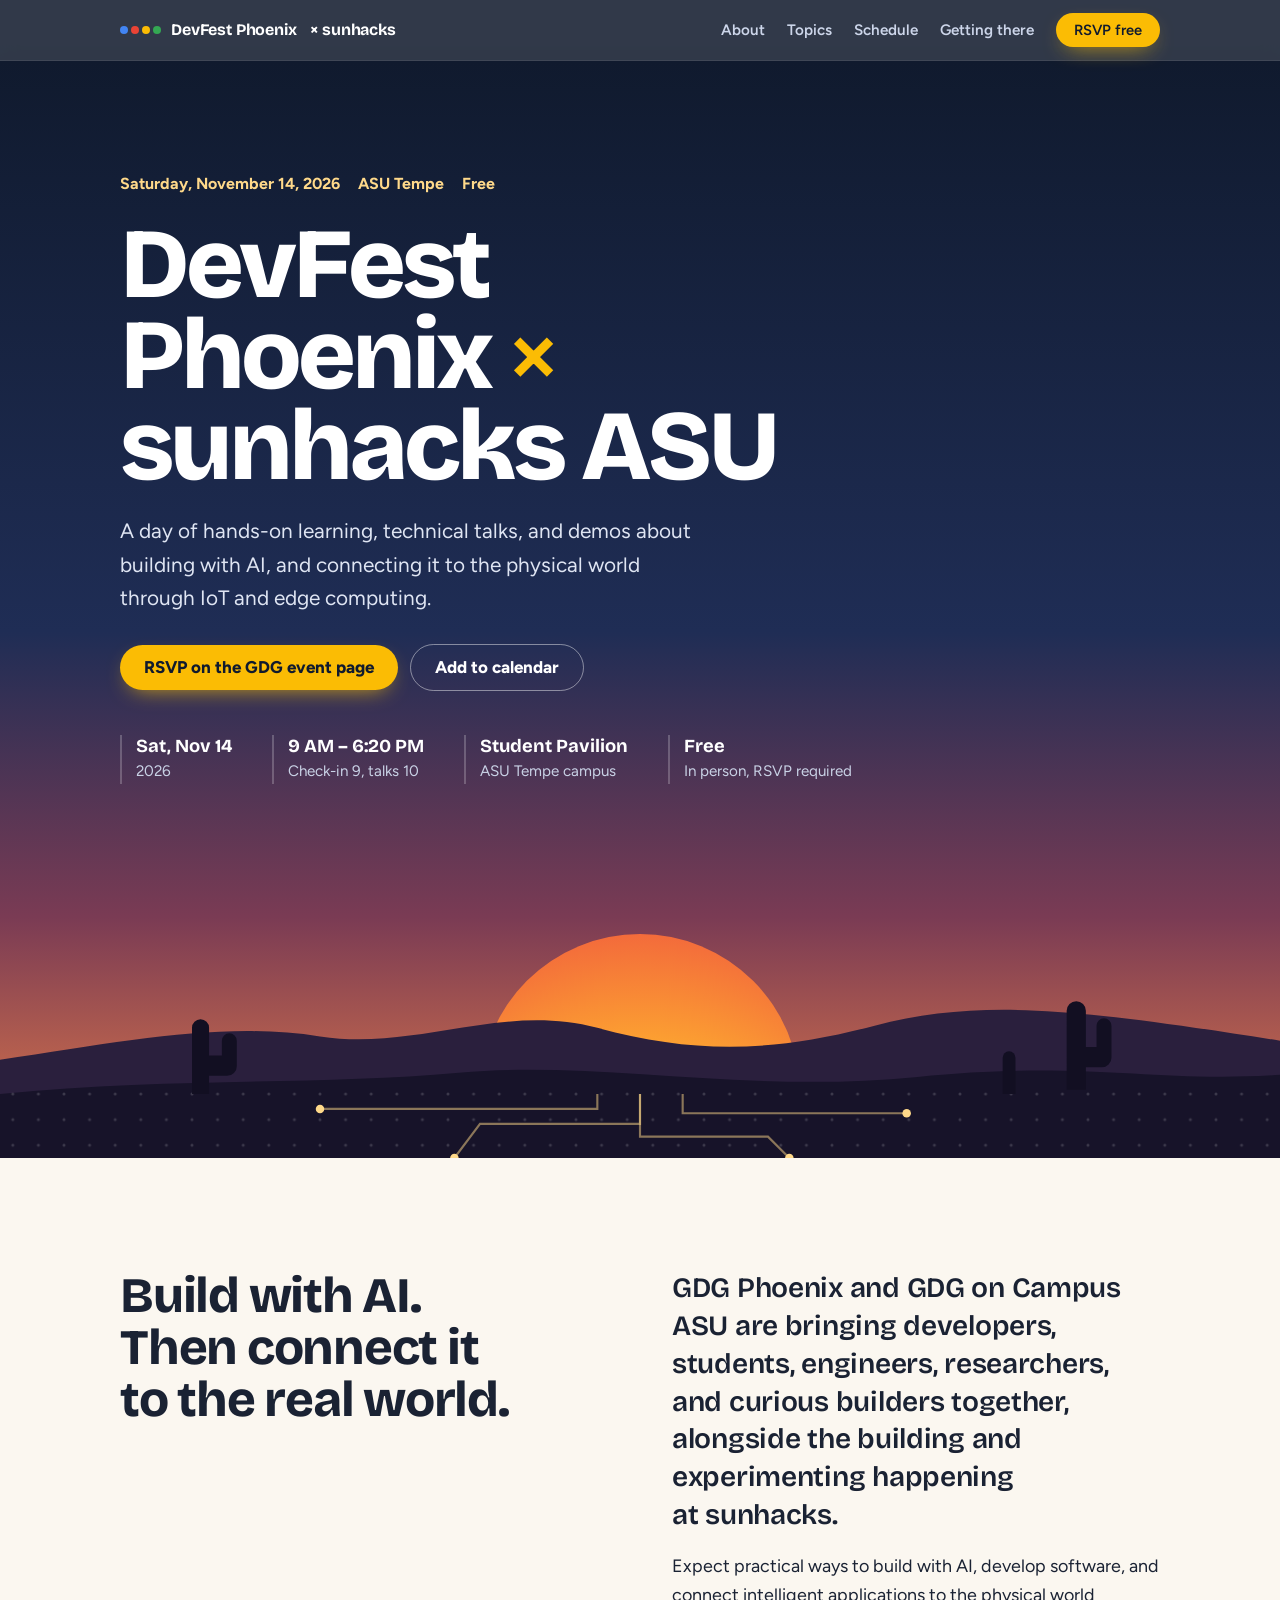
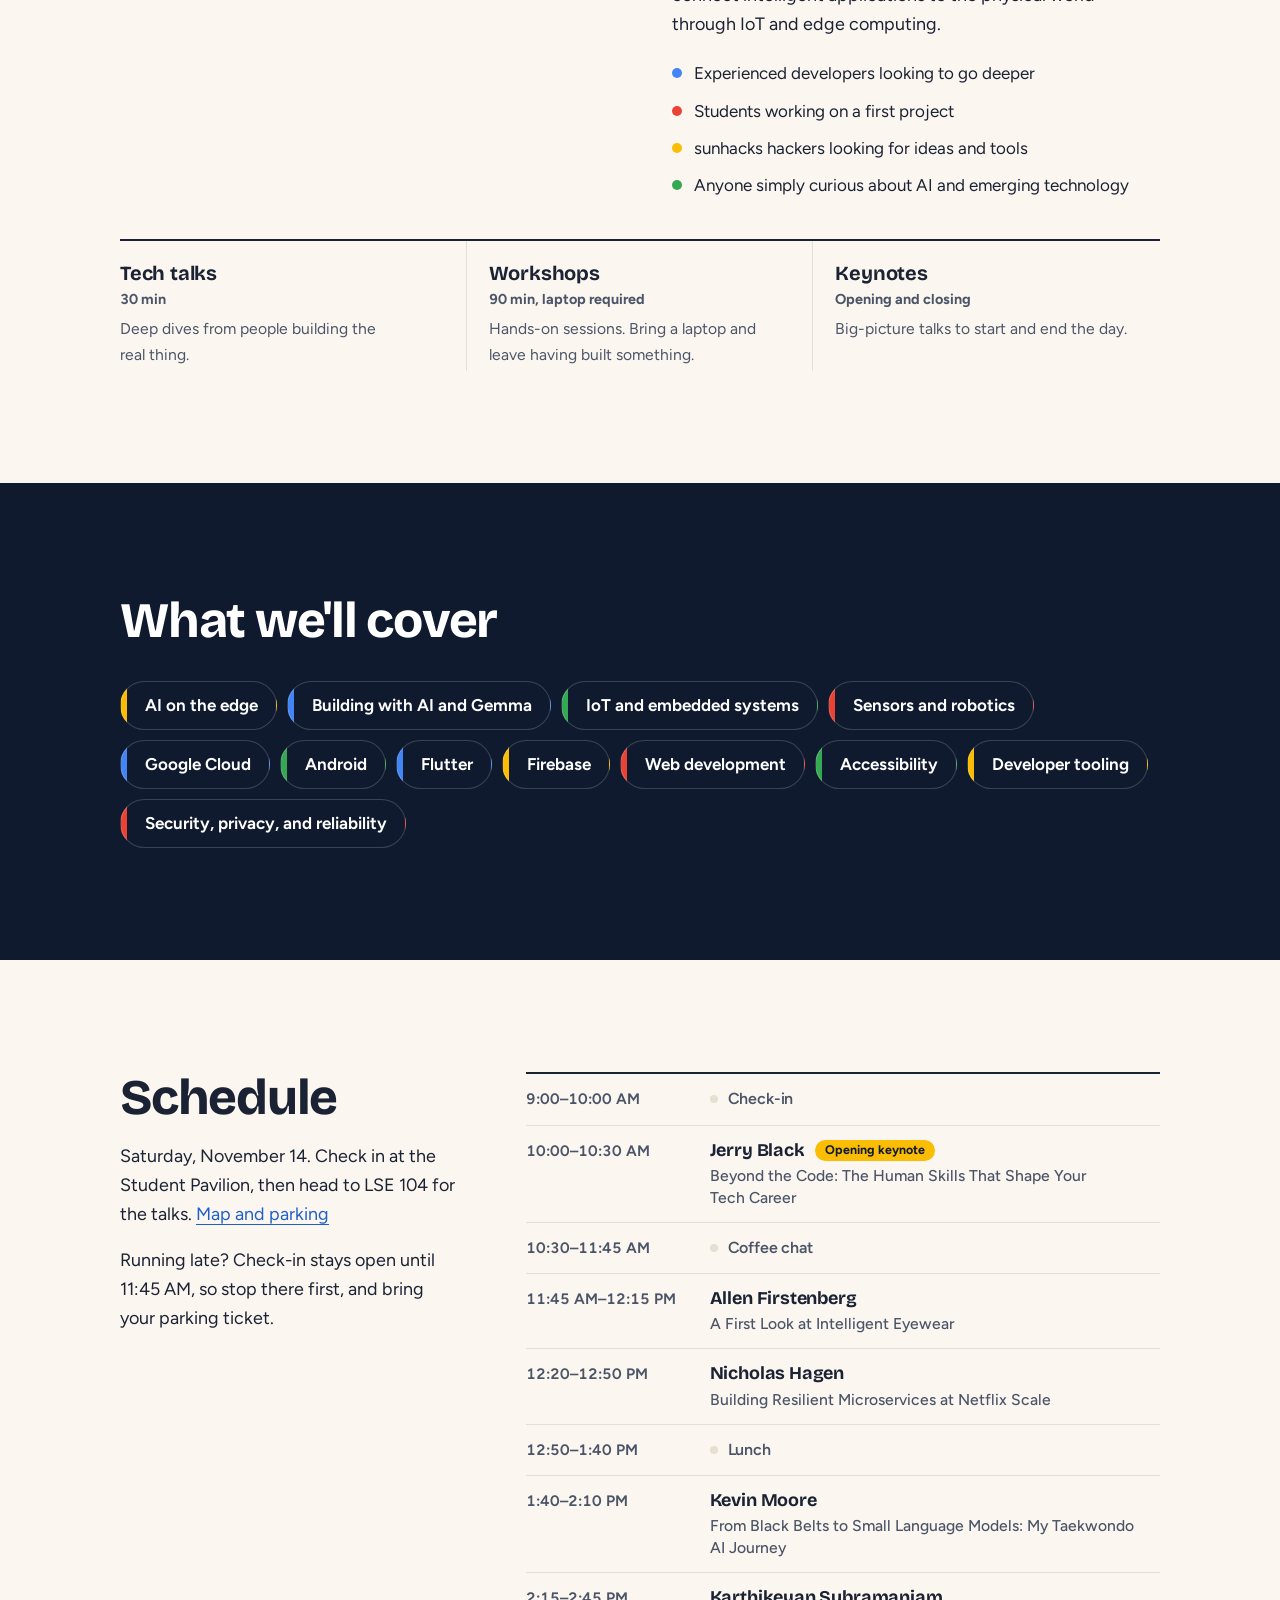
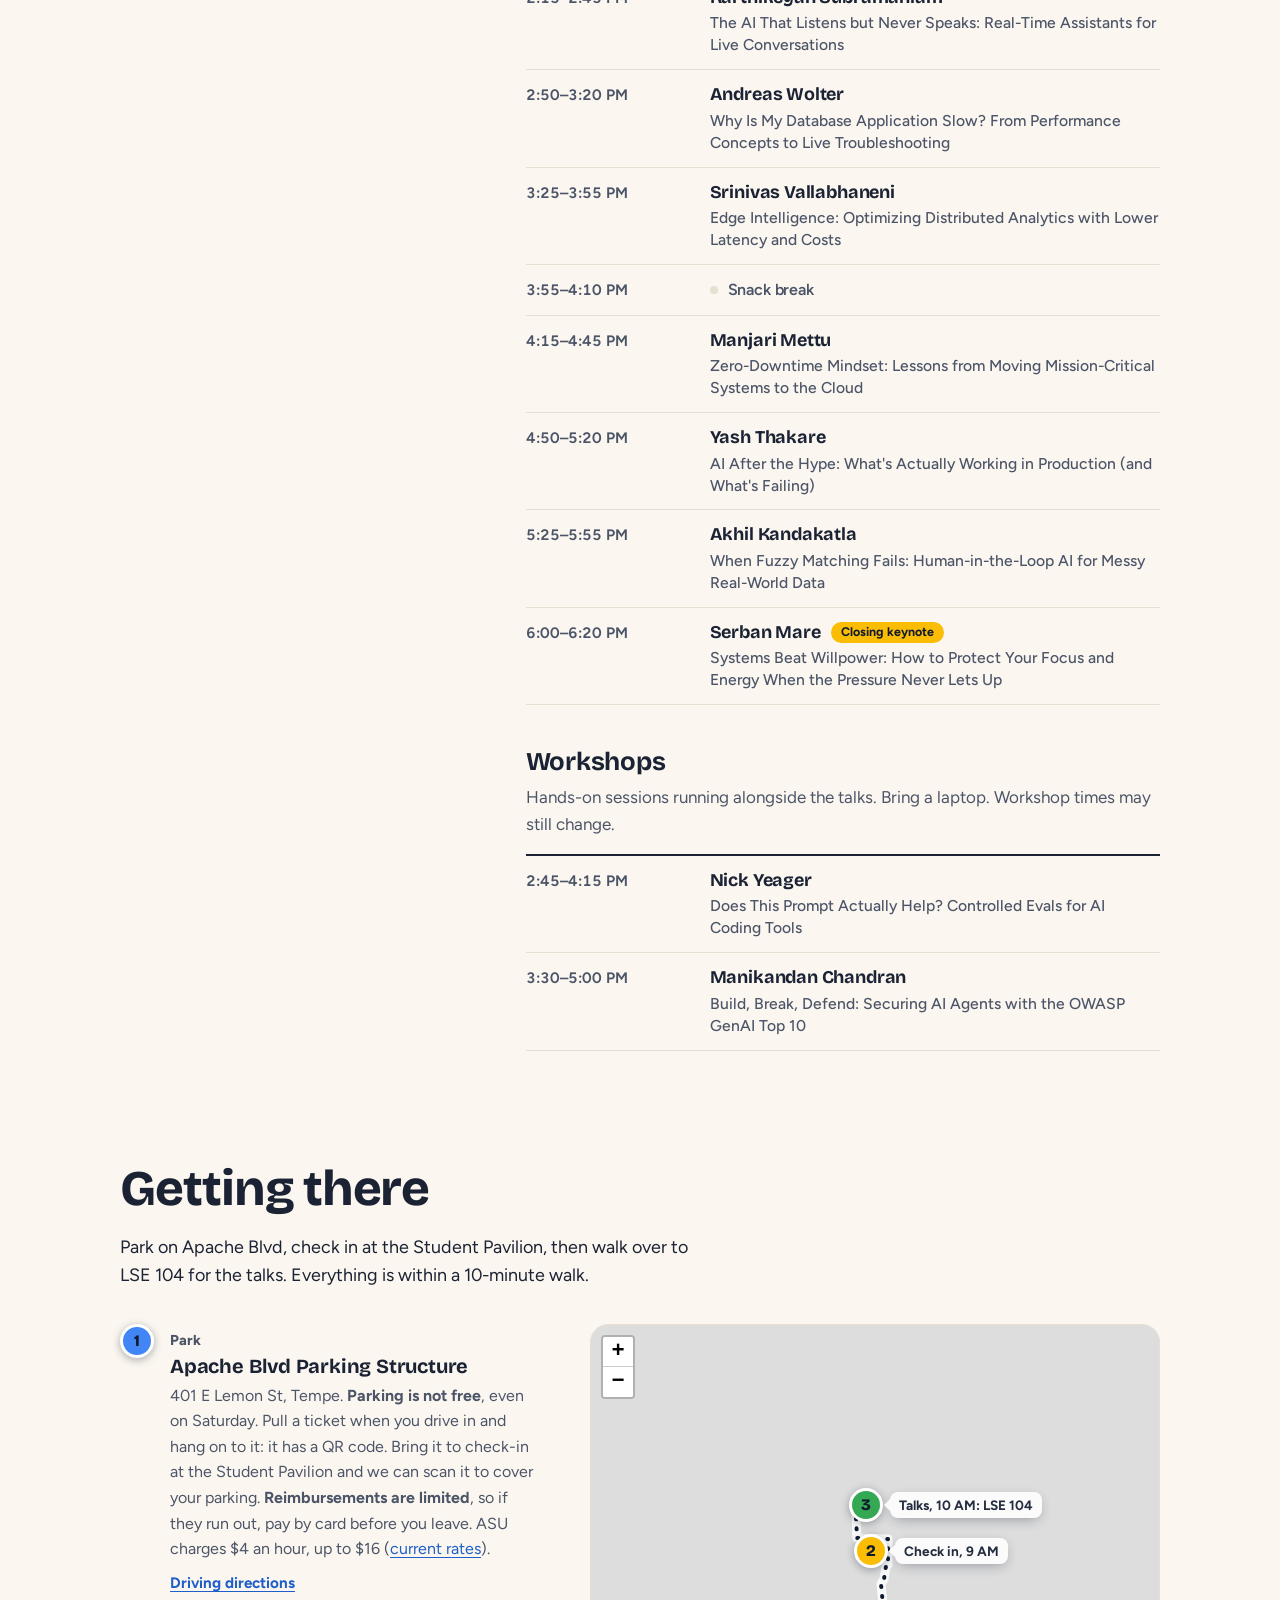
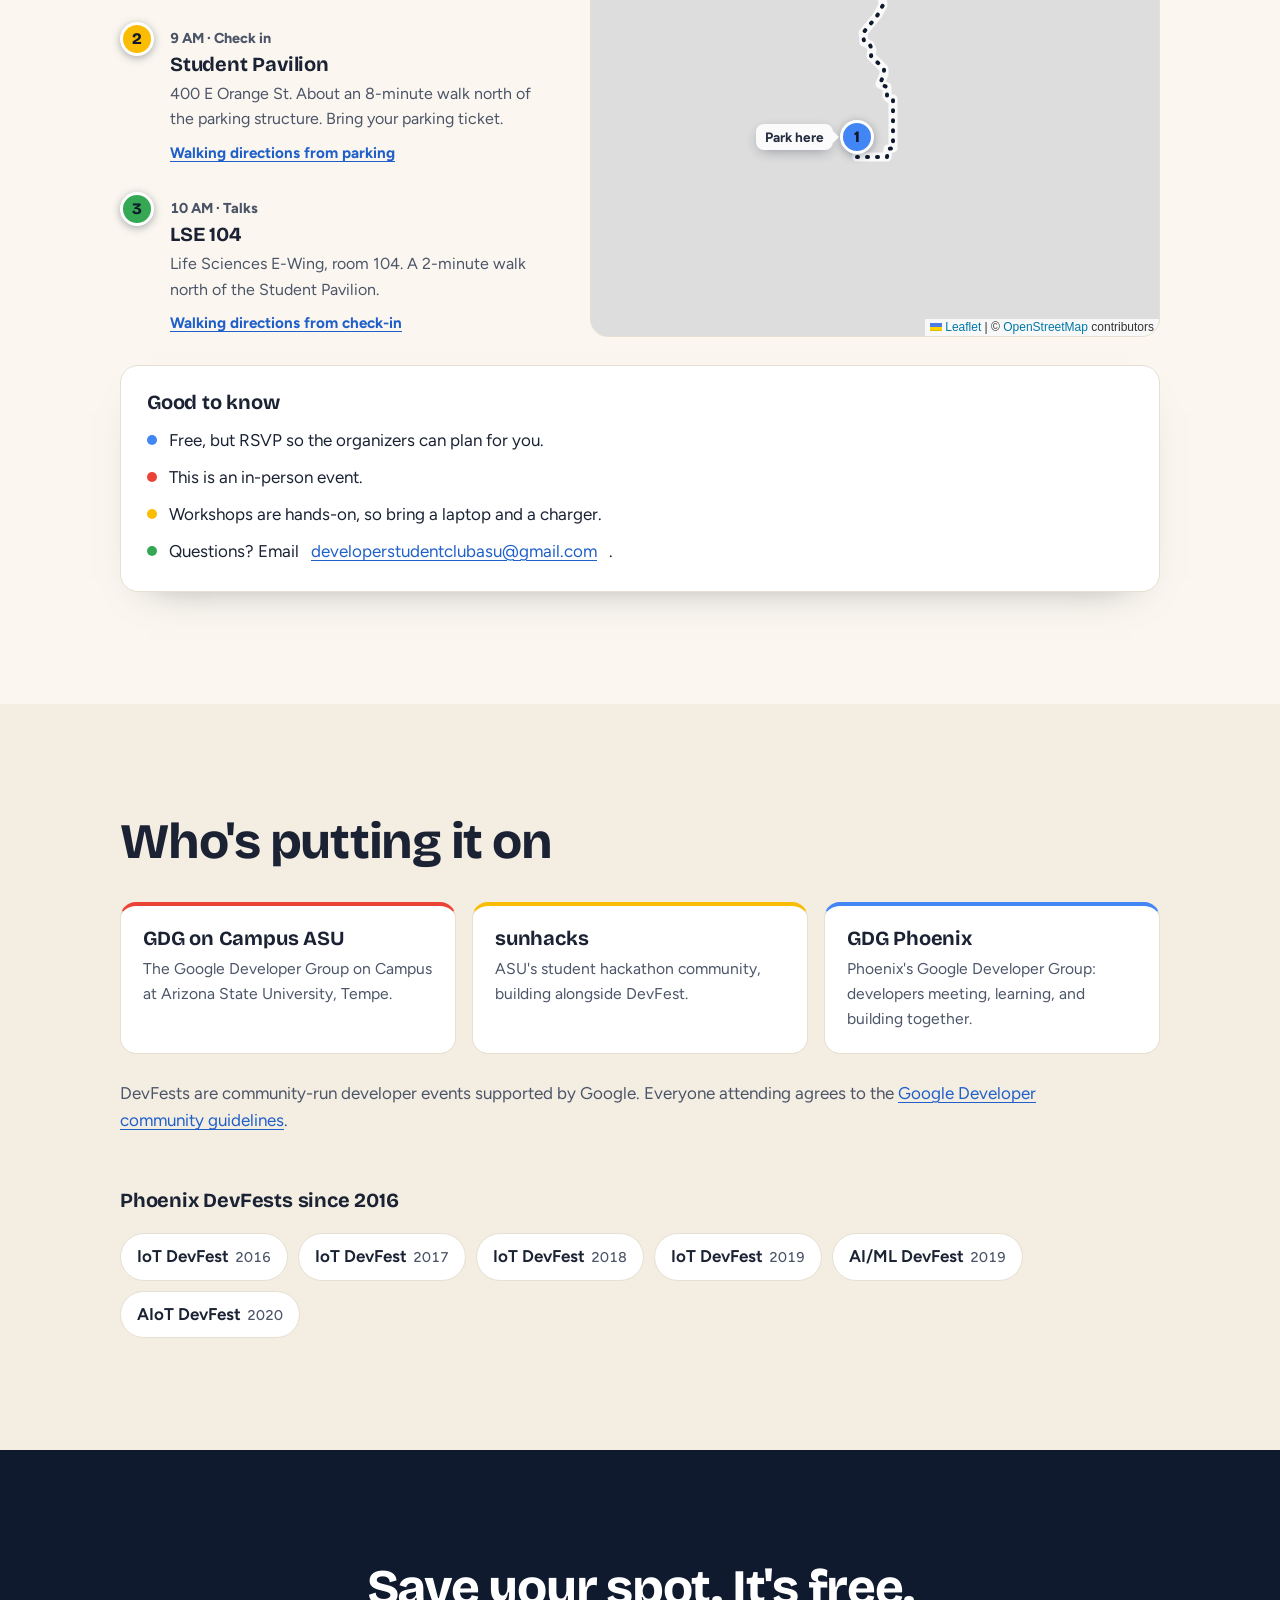
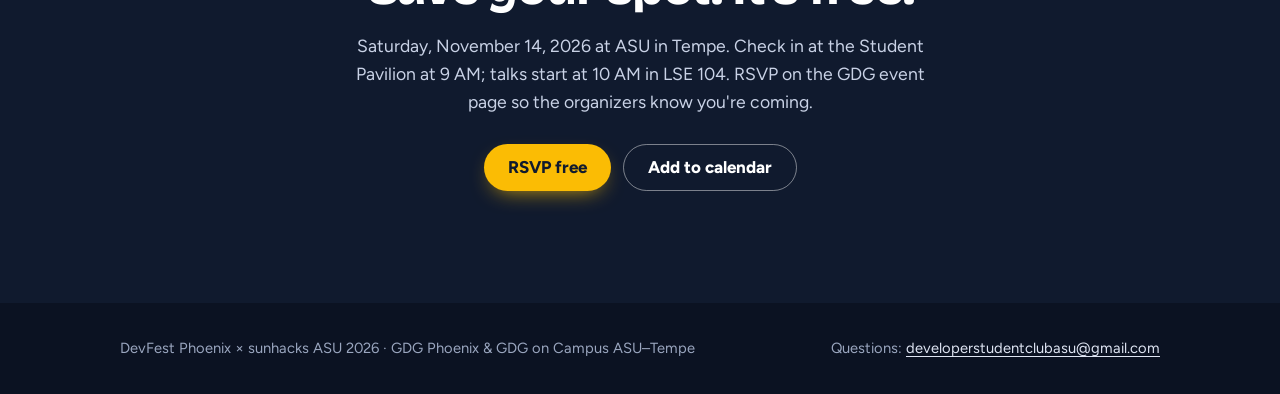
==== commit 1e7398df: "Latest schedule: snack break, reordered afternoon, Allen's title, end at 6:20 PM" ====
--- a/index.html
+++ b/index.html
@@ -4,7 +4,7 @@
 <meta charset="utf-8">
 <meta name="viewport" content="width=device-width, initial-scale=1">
 <title>DevFest Phoenix × sunhacks ASU 2026 | Nov 14, Tempe</title>
-<meta name="description" content="A free, in-person day of AI, software, and IoT/edge computing at ASU in Tempe. Tech talks, hands-on workshops, and keynotes. Saturday, November 14, 2026, 9 AM to 6 PM.">
+<meta name="description" content="A free, in-person day of AI, software, and IoT/edge computing at ASU in Tempe. Tech talks, hands-on workshops, and keynotes. Saturday, November 14, 2026, 9 AM to 6:20 PM.">
 <link rel="canonical" href="https://aidevfest.org/">
 <meta property="og:type" content="website">
 <meta property="og:title" content="DevFest Phoenix × sunhacks ASU 2026">
@@ -188,7 +188,7 @@
     </div>
     <ul class="facts">
       <li><b>Sat, Nov 14</b><span>2026</span></li>
-      <li><b>9 AM – 6 PM</b><span>Check-in 9, talks 10</span></li>
+      <li><b>9 AM – 6:20 PM</b><span>Check-in 9, talks 10</span></li>
       <li><b>Student Pavilion</b><span>ASU Tempe campus</span></li>
       <li><b>Free</b><span>In person, RSVP required</span></li>
     </ul>
@@ -278,17 +278,18 @@
         <li class="brk"><time>9:00–10:00 AM</time><span>Check-in</span></li>
         <li><time>10:00–10:30 AM</time><span>Jerry Black<small>Opening keynote</small><em>Beyond the Code: The Human Skills That Shape Your Tech Career</em></span></li>
         <li class="brk"><time>10:30–11:45 AM</time><span>Coffee chat</span></li>
-        <li><time>11:45 AM–12:15 PM</time><span>Allen Firstenberg<em>Talk title to be announced</em></span></li>
+        <li><time>11:45 AM–12:15 PM</time><span>Allen Firstenberg<em>A First Look at Intelligent Eyewear</em></span></li>
         <li><time>12:20–12:50 PM</time><span>Nicholas Hagen<em>Building Resilient Microservices at Netflix Scale</em></span></li>
         <li class="brk"><time>12:50–1:40 PM</time><span>Lunch</span></li>
         <li><time>1:40–2:10 PM</time><span>Kevin Moore<em>From Black Belts to Small Language Models: My Taekwondo AI Journey</em></span></li>
         <li><time>2:15–2:45 PM</time><span>Karthikeyan Subramaniam<em>The AI That Listens but Never Speaks: Real-Time Assistants for Live Conversations</em></span></li>
         <li><time>2:50–3:20 PM</time><span>Andreas Wolter<em>Why Is My Database Application Slow? From Performance Concepts to Live Troubleshooting</em></span></li>
         <li><time>3:25–3:55 PM</time><span>Srinivas Vallabhaneni<em>Edge Intelligence: Optimizing Distributed Analytics with Lower Latency and Costs</em></span></li>
-        <li><time>4:00–4:30 PM</time><span>Yash Thakare<em>AI After the Hype: What's Actually Working in Production (and What's Failing)</em></span></li>
-        <li><time>4:35–5:05 PM</time><span>Akhil Kandakatla<em>When Fuzzy Matching Fails: Human-in-the-Loop AI for Messy Real-World Data</em></span></li>
-        <li><time>5:10–5:40 PM</time><span>Manjari Mettu<em>Zero-Downtime Mindset: Lessons from Moving Mission-Critical Systems to the Cloud</em></span></li>
-        <li><time>5:45–6:05 PM</time><span>Serban Mare<small>Closing keynote</small><em>Systems Beat Willpower: How to Protect Your Focus and Energy When the Pressure Never Lets Up</em></span></li>
+        <li class="brk"><time>3:55–4:10 PM</time><span>Snack break</span></li>
+        <li><time>4:15–4:45 PM</time><span>Manjari Mettu<em>Zero-Downtime Mindset: Lessons from Moving Mission-Critical Systems to the Cloud</em></span></li>
+        <li><time>4:50–5:20 PM</time><span>Yash Thakare<em>AI After the Hype: What's Actually Working in Production (and What's Failing)</em></span></li>
+        <li><time>5:25–5:55 PM</time><span>Akhil Kandakatla<em>When Fuzzy Matching Fails: Human-in-the-Loop AI for Messy Real-World Data</em></span></li>
+        <li><time>6:00–6:20 PM</time><span>Serban Mare<small>Closing keynote</small><em>Systems Beat Willpower: How to Protect Your Focus and Energy When the Pressure Never Lets Up</em></span></li>
       </ol>
       <h3 class="sched-sub" id="workshops">Workshops</h3>
       <p class="sched-note">Hands-on sessions running alongside the talks. Bring a laptop. Workshop times may still change.</p>
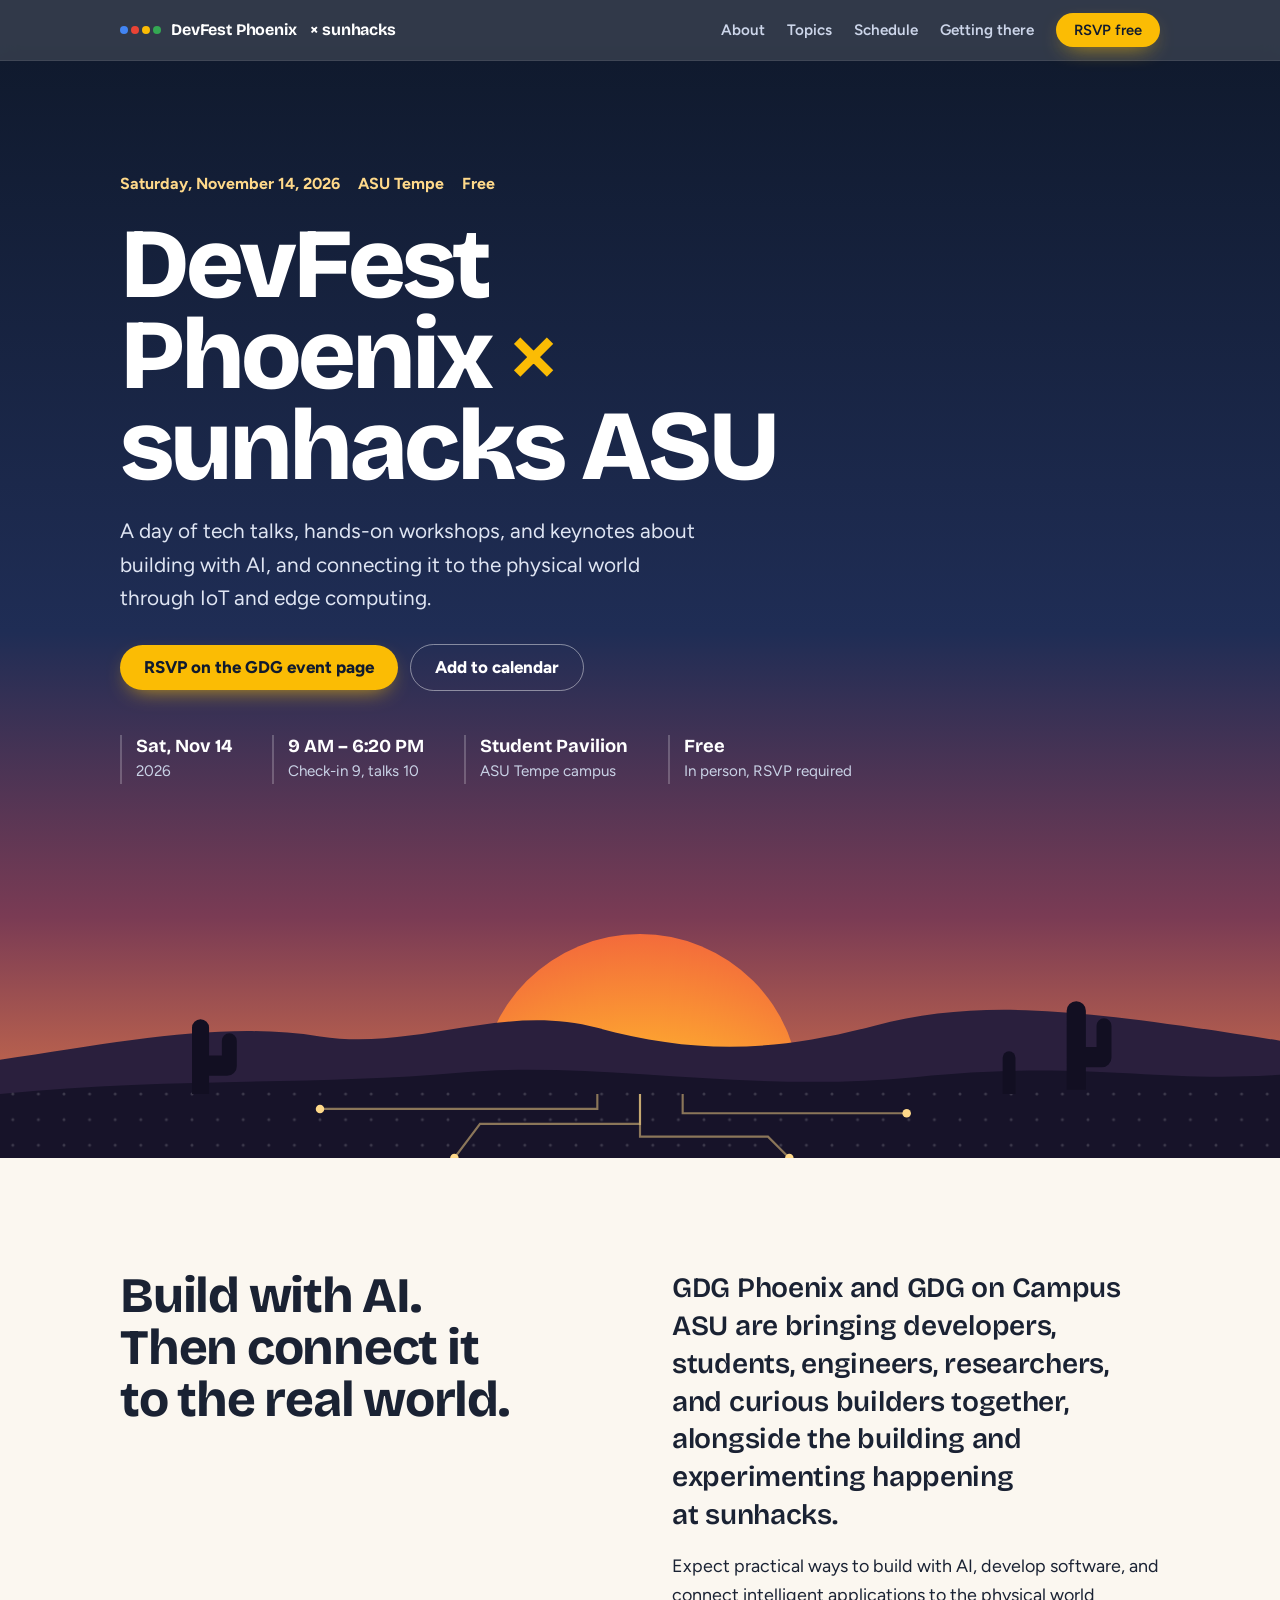
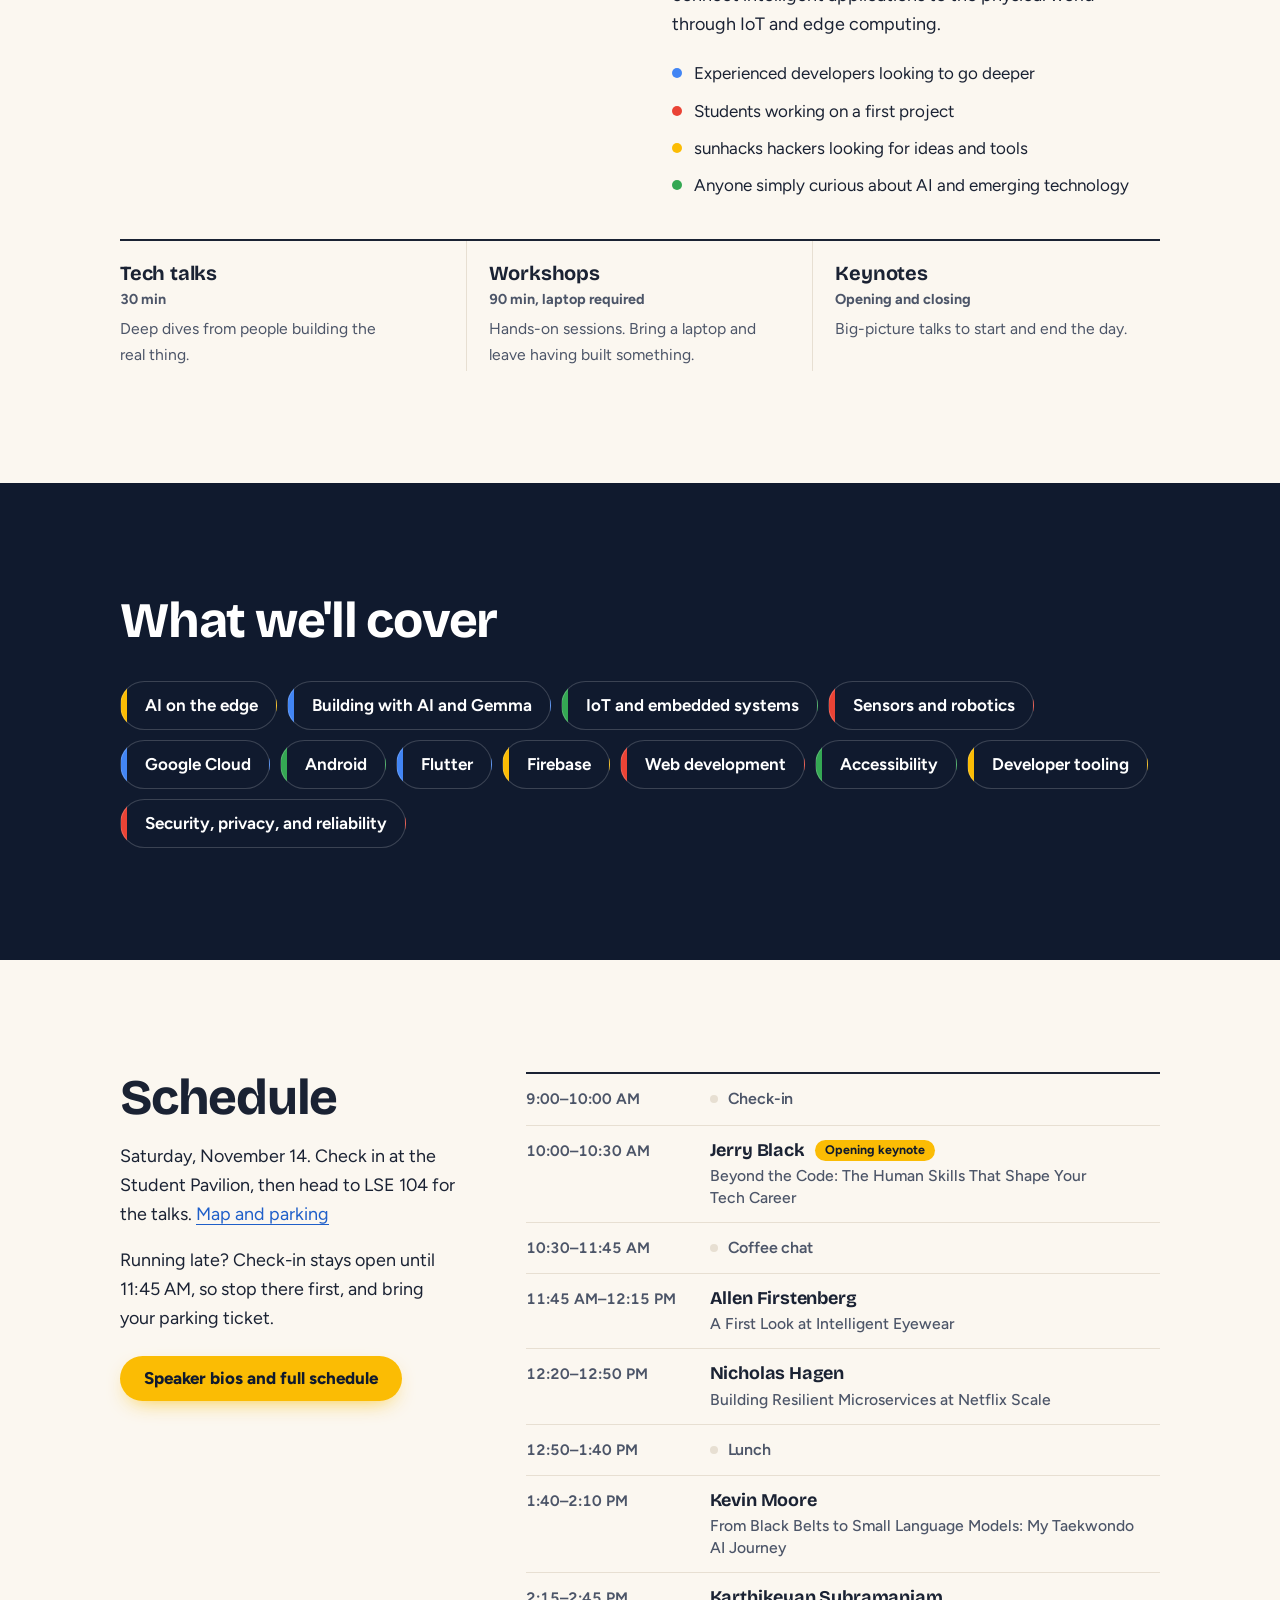
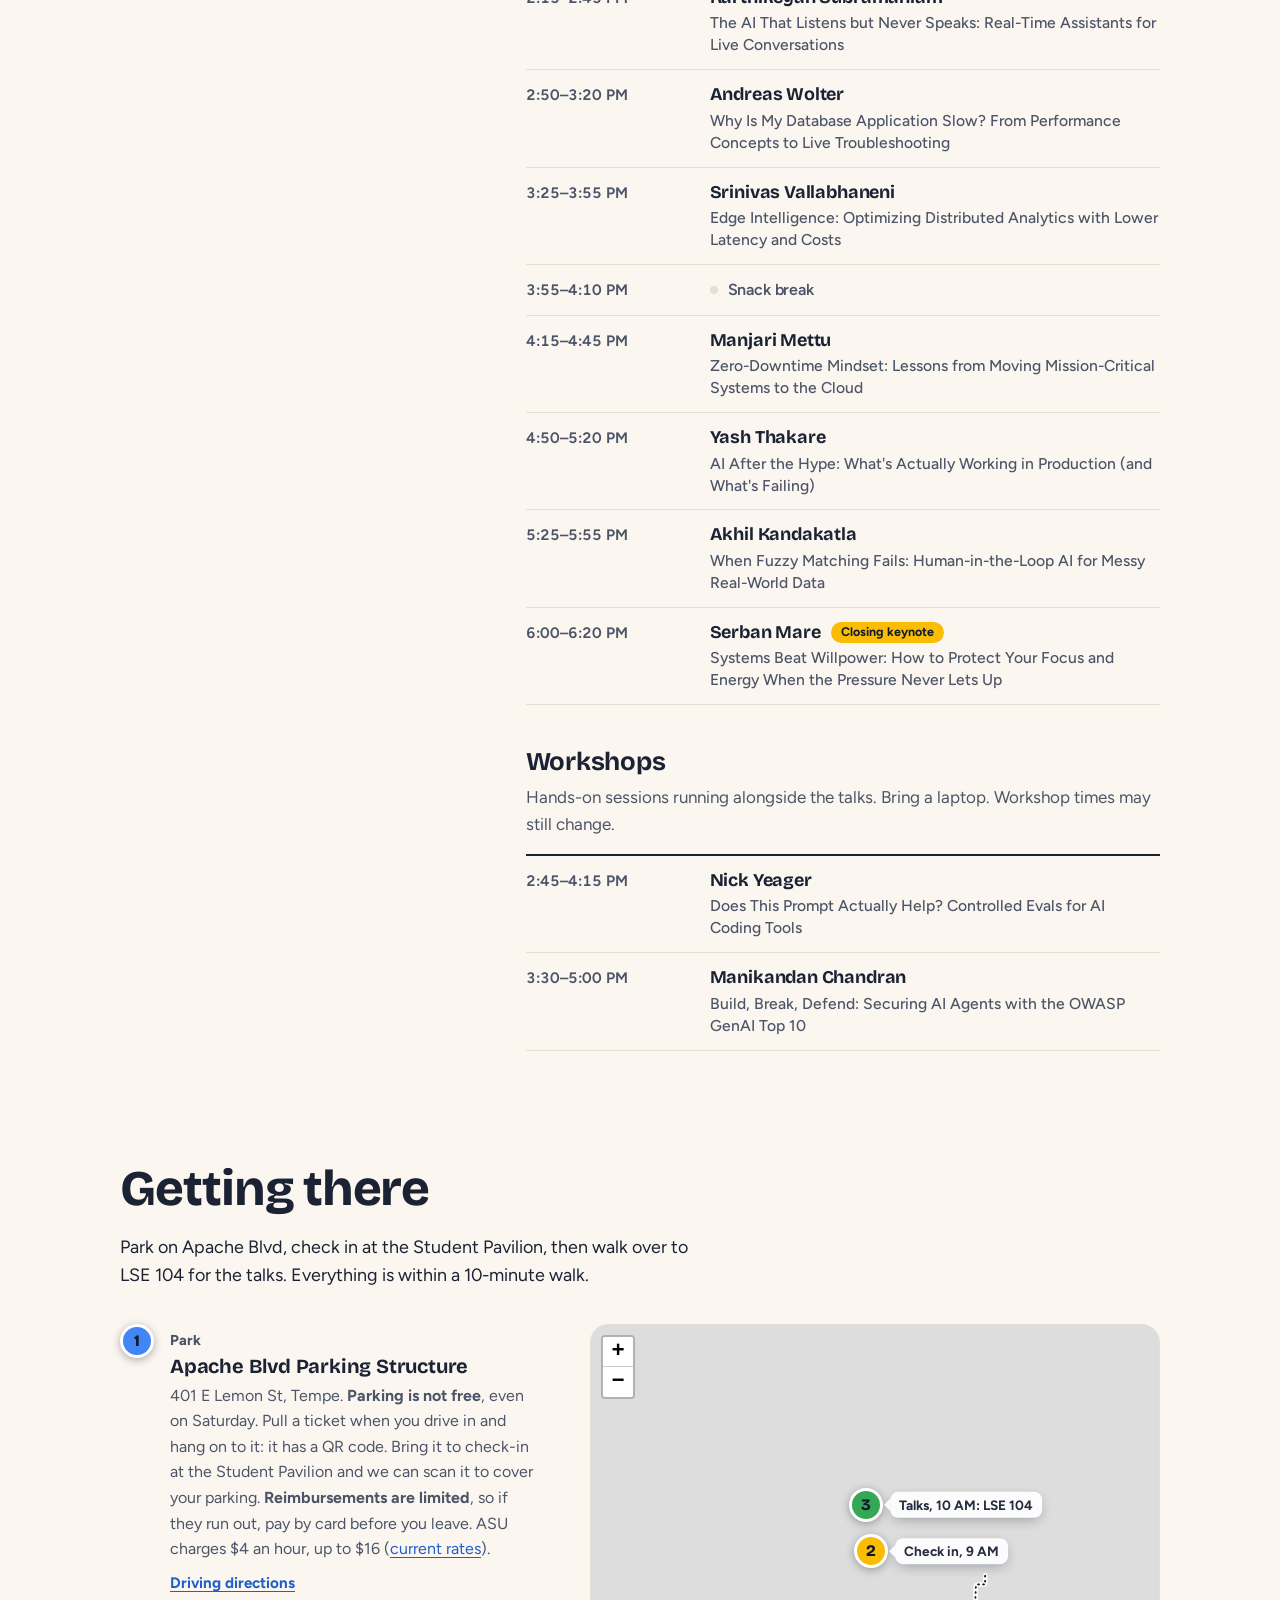
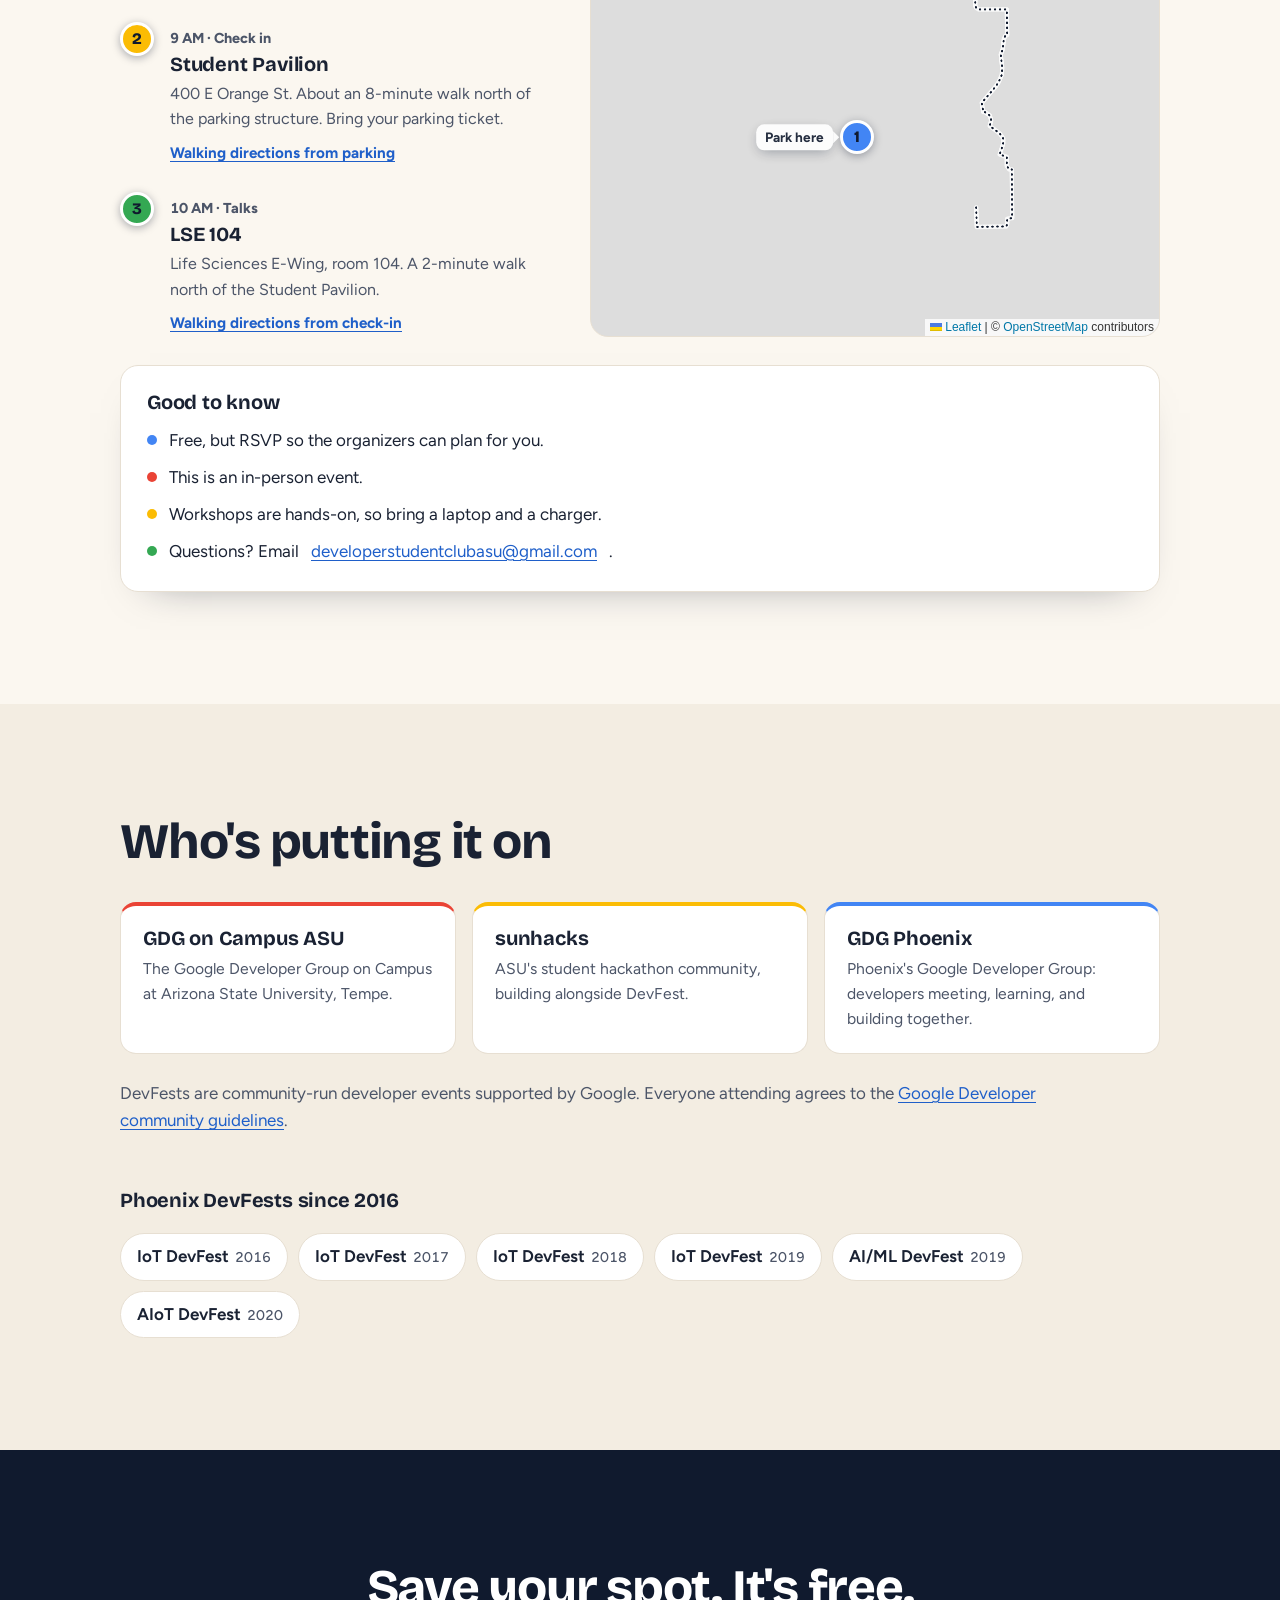
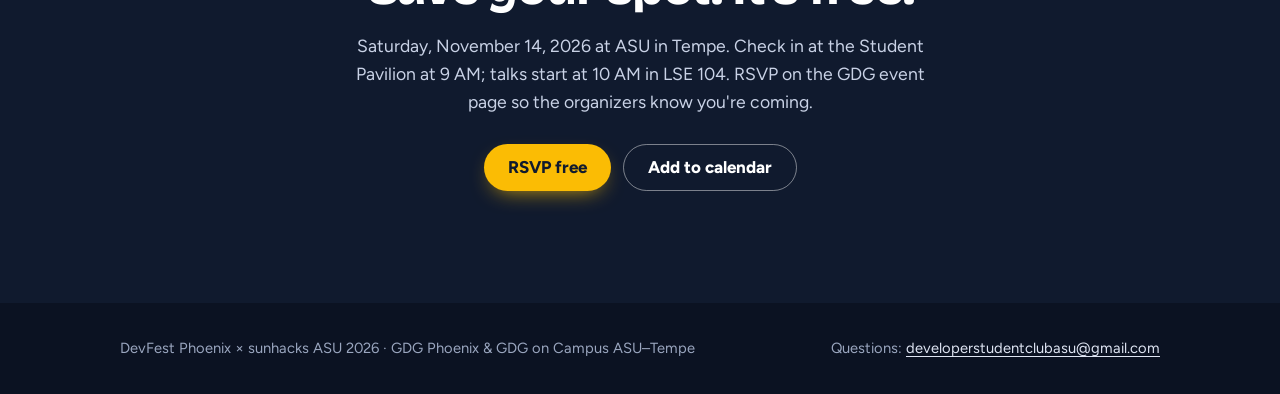
==== commit c8252a9f: "Add expanded schedule page with speaker cards; share styles via site.css" ====
--- a/index.html
+++ b/index.html
@@ -15,150 +15,7 @@
 <meta name="theme-color" content="#101a2e">
 <link rel="icon" href="img/favicon.svg" type="image/svg+xml">
 <link rel="preload" href="fonts/bricolage-grotesque-var.woff2" as="font" type="font/woff2" crossorigin>
-<style>
-@font-face{font-family:'Bricolage Grotesque';src:url(fonts/bricolage-grotesque-var.woff2) format('woff2');font-weight:200 800;font-display:swap}
-@font-face{font-family:'Figtree';src:url(fonts/figtree-var.woff2) format('woff2');font-weight:300 900;font-display:swap}
-:root{--night:#101a2e;--dusk:#1f2d55;--ink:#1a2233;--soft:#4c5568;--paper:#fbf7f0;--card:#fff;--line:#e7dfd2;
-  --blue:#4285f4;--red:#ea4335;--yellow:#fbbc04;--green:#34a853;--sun:#ffb22e;--link:#1f5fc9;
-  --display:'Bricolage Grotesque',system-ui,sans-serif;--body:'Figtree',system-ui,sans-serif;color-scheme:light}
-*{box-sizing:border-box}
-html{scroll-behavior:smooth;-webkit-text-size-adjust:100%}
-[id]{scroll-margin-top:72px}
-body{margin:0;font:400 1.0625rem/1.6 var(--body);color:var(--ink);background:var(--paper)}
-img,svg{max-width:100%;height:auto}
-a{color:var(--link);text-underline-offset:.2em}
-a:hover{text-decoration-thickness:2px}
-:focus-visible{outline:3px solid var(--yellow);outline-offset:3px}
-::selection{background:var(--yellow);color:var(--night)}
-h1,h2,h3{font-family:var(--display);line-height:1.05;text-wrap:balance;margin:0}
-h2{font-size:clamp(2rem,4.4vw,3.1rem);font-weight:750;letter-spacing:-.025em}
-h3{font-size:1.25rem;font-weight:700;letter-spacing:-.01em}
-p,li{text-wrap:pretty}
-.wrap{max-width:1120px;margin:0 auto;padding:0 clamp(18px,4vw,40px)}
-.skip{position:absolute;left:-9999px}.skip:focus{left:12px;top:12px;z-index:99;background:#fff;padding:8px 12px}
-
-/* top bar */
-.top{position:sticky;top:0;z-index:20;background:rgba(16,26,46,.86);backdrop-filter:saturate(1.4) blur(10px);-webkit-backdrop-filter:saturate(1.4) blur(10px);
-  border-bottom:1px solid rgba(255,255,255,.08)}
-.top .wrap{display:flex;align-items:center;justify-content:space-between;gap:16px;height:60px}
-.mark{display:flex;align-items:center;gap:10px;color:#fff;text-decoration:none;font:700 1rem/1 var(--display);letter-spacing:-.01em;white-space:nowrap}
-.dots{display:inline-flex;gap:3px}.dots i{width:8px;height:8px;border-radius:50%}
-.dots i:nth-child(1){background:var(--blue)}.dots i:nth-child(2){background:var(--red)}.dots i:nth-child(3){background:var(--yellow)}.dots i:nth-child(4){background:var(--green)}
-.top nav{display:flex;align-items:center;gap:22px}
-.top nav a{color:#cdd6ea;text-decoration:none;font-weight:600;font-size:.95rem}
-.top nav a:hover{color:#fff}
-.btn{display:inline-flex;align-items:center;gap:8px;text-decoration:none;font-weight:750;border-radius:999px;padding:13px 24px;line-height:1.1;
-  transition:transform .15s cubic-bezier(.2,.8,.2,1),background .15s,box-shadow .15s}
-.btn:active{transform:translateY(1px)}
-.btn-sun{background:var(--yellow);color:var(--night);box-shadow:0 8px 22px -10px rgba(251,188,4,.9)}
-.btn-sun:hover{background:#ffcd3c;color:var(--night);transform:translateY(-1px)}
-.btn-line{color:#fff;border:1.5px solid rgba(255,255,255,.45)}
-.btn-line:hover{border-color:#fff;color:#fff}
-.top .btn{padding:9px 18px;font-size:.92rem}
-.top nav a.btn-sun,.top nav a.btn-sun:hover{color:var(--night)}
-
-/* hero: dawn over the desert, signal rings off the sun */
-.hero{position:relative;overflow:hidden;color:#fff;background:linear-gradient(180deg,var(--night) 0%,var(--dusk) 52%,#7a3b54 78%,#e0794a 100%);
-  padding:clamp(56px,9vw,110px) 0 0}
-.hero .wrap{position:relative;z-index:2}
-.kick{display:flex;flex-wrap:wrap;gap:8px 18px;margin:0 0 22px;color:#ffd98a;font-weight:700;font-size:1rem}
-.hero h1{font-size:clamp(2.7rem,8vw,6.2rem);font-weight:800;letter-spacing:-.04em;line-height:.92;max-width:11ch}
-.hero h1 .x{color:var(--yellow);font-weight:500}
-.hero .lead{font-size:clamp(1.1rem,2vw,1.3rem);color:#dfe5f3;max-width:46ch;margin:22px 0 30px}
-.hero .cta{display:flex;flex-wrap:wrap;gap:12px;align-items:center}
-.facts{display:grid;grid-template-columns:repeat(4,auto);justify-content:start;gap:12px 40px;margin:44px 0 0;padding:0;list-style:none}
-.facts li{border-left:2px solid rgba(255,255,255,.22);padding-left:14px;margin:0}
-.facts b{display:block;font:700 1.15rem/1.2 var(--display);color:#fff}
-.facts span{color:#c9d2e6;font-size:.95rem}
-.horizon{position:relative;z-index:1;display:block;width:100%;height:auto;margin-top:clamp(-10px,-2vw,-40px)}
-@media (prefers-reduced-motion:no-preference){
-  .ring{animation:pulse 5.5s cubic-bezier(.2,.7,.2,1) infinite;transform-origin:600px 300px;opacity:0}
-  .ring:nth-of-type(2){animation-delay:1.8s}.ring:nth-of-type(3){animation-delay:3.6s}
-  @keyframes pulse{0%{transform:scale(.55);opacity:.0}15%{opacity:.55}100%{transform:scale(1.6);opacity:0}}
-}
-
-/* sections */
-section{padding:clamp(64px,9vw,112px) 0}
-.intro{display:grid;grid-template-columns:1fr 1fr;gap:clamp(28px,5vw,72px);align-items:start}
-.intro p{margin:0 0 1rem;font-size:1.12rem}
-.intro .big{font:600 clamp(1.35rem,2.4vw,1.75rem)/1.35 var(--display);letter-spacing:-.01em;color:var(--ink);margin:0}
-.who{list-style:none;padding:0;margin:22px 0 0;display:grid;gap:10px}
-.who li{display:flex;gap:12px;align-items:baseline;margin:0}
-.who li::before{content:"";flex:none;width:10px;height:10px;border-radius:50%;background:var(--c);transform:translateY(-1px)}
-.formats{display:grid;grid-template-columns:repeat(3,1fr);gap:0;margin-top:40px;border-top:2px solid var(--ink)}
-.formats div{padding:22px 22px 4px 0;border-right:1px solid var(--line)}
-.formats div:last-child{border-right:0}
-.formats div+div{padding-left:22px}
-.formats .len{display:block;font:700 .9rem/1 var(--body);color:var(--soft);margin:8px 0 10px;font-variant-numeric:tabular-nums}
-.formats p{margin:0;color:var(--soft);font-size:.98rem}
-.band{background:var(--night);color:#dfe5f3}
-.band h2{color:#fff}
-.topics{display:flex;flex-wrap:wrap;gap:10px;list-style:none;padding:0;margin:34px 0 0}
-.topics li{margin:0;padding:10px 18px;border-radius:999px;border:1px solid rgba(255,255,255,.18);font-weight:650;color:#fff;
-  background:linear-gradient(90deg,var(--c) 0 6px,transparent 6px);padding-left:24px}
-.split{display:grid;grid-template-columns:1.1fr .9fr;gap:clamp(28px,5vw,72px);align-items:start}
-.panel{background:var(--card);border:1px solid var(--line);border-radius:18px;padding:26px;box-shadow:0 18px 40px -30px rgba(16,26,46,.5)}
-.panel h3{margin-bottom:.5rem}
-.panel p{margin:0 0 .8rem;color:var(--soft)}
-.panel p:last-child{margin-bottom:0}
-.sub{font-size:1.12rem;margin:18px 0 0;max-width:52ch}
-#schedule .split{grid-template-columns:.7fr 1.3fr}
-.sched-head{position:sticky;top:96px}
-.sched{list-style:none;padding:0;margin:0;border-top:2px solid var(--ink)}
-.sched li{display:grid;grid-template-columns:10.5rem 1fr;gap:16px;align-items:baseline;margin:0;padding:13px 0;border-bottom:1px solid var(--line)}
-.sched time{font-weight:650;font-size:.95rem;color:var(--soft);font-variant-numeric:tabular-nums}
-.sched span{font:700 1.12rem/1.3 var(--display);letter-spacing:-.01em}
-.sched small{display:inline-block;margin-left:10px;padding:3px 10px;border-radius:999px;background:var(--yellow);color:var(--night);
-  font:700 .78rem/1.2 var(--body);letter-spacing:0;vertical-align:2px}
-.sched em{display:block;margin-top:3px;font:500 .98rem/1.4 var(--body);font-style:normal;letter-spacing:0;color:var(--soft)}
-.sched-sub{margin-top:44px;font-size:1.6rem}
-.sched-note{margin:8px 0 16px;color:var(--soft)}
-.sched .brk span{font:600 1rem/1.3 var(--body);color:var(--soft)}
-.sched .brk span::before{content:"";display:inline-block;width:8px;height:8px;border-radius:50%;background:var(--line);margin-right:10px;vertical-align:1px}
-.route{display:grid;grid-template-columns:.85fr 1.15fr;gap:clamp(24px,4vw,48px);align-items:stretch;margin-top:34px}
-.steps{list-style:none;padding:0;margin:0;display:grid;gap:26px;align-content:start}
-.steps li{display:flex;gap:16px;margin:0}
-.steps p{margin:.35rem 0 .45rem;color:var(--soft);font-size:1rem}
-.n,.pin b{flex:none;display:grid;place-items:center;width:34px;height:34px;border-radius:50%;background:var(--c);color:var(--night);
-  font:800 1rem/1 var(--display);border:3px solid #fff;box-shadow:0 2px 8px rgba(16,26,46,.35)}
-.when{display:block;font-weight:750;font-size:.9rem;color:var(--soft);margin:5px 0 4px;font-variant-numeric:tabular-nums}
-.go{font-weight:700;font-size:.95rem}
-.map{min-height:440px;border-radius:18px;border:1px solid var(--line);background:#ece6da;overflow:hidden;z-index:0}
-.pin{background:none;border:0}
-.leaflet-tooltip.pin-tip{font:700 .85rem/1.2 var(--body);color:var(--night);border:0;border-radius:8px;padding:5px 9px;box-shadow:0 4px 14px -4px rgba(16,26,46,.45)}
-.leaflet-container{font-family:var(--body)}
-.hosts{display:grid;grid-template-columns:repeat(3,1fr);gap:16px;margin-top:34px}
-.host{background:var(--card);border:1px solid var(--line);border-radius:16px;padding:22px;border-top:4px solid var(--c)}
-.host p{margin:.4rem 0 0;color:var(--soft);font-size:.98rem}
-.history{display:flex;flex-wrap:wrap;gap:10px;list-style:none;padding:0;margin:22px 0 0}
-.history a{display:inline-block;padding:9px 16px;border-radius:999px;background:var(--card);border:1px solid var(--line);text-decoration:none;color:var(--ink);font-weight:650}
-.history a:hover{border-color:var(--link);color:var(--link)}
-.history small{color:var(--soft);font-weight:500;margin-left:6px;font-variant-numeric:tabular-nums}
-.final{text-align:center}
-.final h2{max-width:18ch;margin:0 auto}
-.final p{max-width:52ch;margin:18px auto 28px;color:#c9d2e6;font-size:1.1rem}
-.final .cta{display:flex;flex-wrap:wrap;gap:12px;justify-content:center}
-footer{background:#0b1222;color:#9aa6bf;font-size:.92rem;padding:34px 0}
-footer .wrap{display:flex;flex-wrap:wrap;gap:10px 28px;justify-content:space-between}
-footer a{color:#dfe5f3}
-
-@media (max-width:900px){
-  .intro,.split,.route{grid-template-columns:1fr}
-  #schedule .split{grid-template-columns:1fr}
-  .sched-head{position:static}
-  .map{min-height:380px}
-  .hosts{grid-template-columns:1fr}
-  .facts{grid-template-columns:1fr 1fr}
-  .top nav a:not(.btn){display:none}
-}
-@media (max-width:520px){
-  .sched li{grid-template-columns:1fr;gap:2px}
-  .formats{grid-template-columns:1fr}
-  .formats div{border-right:0;padding-left:0!important;border-bottom:1px solid var(--line);padding-bottom:18px}
-  .mark .full{display:none}
-}
-@media (prefers-reduced-motion:reduce){html{scroll-behavior:auto}*{transition:none!important}}
-</style>
+<link rel="stylesheet" href="site.css">
 </head>
 <body>
 <a class="skip" href="#main">Skip to content</a>
@@ -180,7 +37,7 @@
   <div class="wrap">
     <p class="kick"><span>Saturday, November 14, 2026</span><span>ASU Tempe</span><span>Free</span></p>
     <h1>DevFest Phoenix <span class="x">×</span> sunhacks ASU</h1>
-    <p class="lead">A day of hands-on learning, technical talks, and demos about building with AI, and connecting
+    <p class="lead">A day of tech talks, hands-on workshops, and keynotes about building with AI, and connecting
       it to the physical world through IoT and edge computing.</p>
     <div class="cta">
       <a class="btn btn-sun" href="https://gdg.community.dev/events/details/google-gdg-on-campus-arizona-state-university-tempe-united-states-presents-devfest-phoenix-x-sunhacks-asu-2026-call-for-speakers/cohost-gdg-on-campus-arizona-state-university-tempe-united-states/">RSVP on the GDG event page</a>
@@ -272,6 +129,7 @@
         <a href="#venue">Map and parking</a></p>
       <p class="sub">Running late? Check-in stays open until 11:45 AM, so stop there first, and bring your parking
         ticket.</p>
+      <p style="margin-top:24px"><a class="btn btn-sun" href="schedule.html">Speaker bios and full schedule</a></p>
     </div>
     <div>
       <ol class="sched">
--- a/site.css
+++ b/site.css
@@ -0,0 +1,174 @@
+@font-face{font-family:'Bricolage Grotesque';src:url(fonts/bricolage-grotesque-var.woff2) format('woff2');font-weight:200 800;font-display:swap}
+@font-face{font-family:'Figtree';src:url(fonts/figtree-var.woff2) format('woff2');font-weight:300 900;font-display:swap}
+:root{--night:#101a2e;--dusk:#1f2d55;--ink:#1a2233;--soft:#4c5568;--paper:#fbf7f0;--card:#fff;--line:#e7dfd2;
+  --blue:#4285f4;--red:#ea4335;--yellow:#fbbc04;--green:#34a853;--sun:#ffb22e;--link:#1f5fc9;
+  --display:'Bricolage Grotesque',system-ui,sans-serif;--body:'Figtree',system-ui,sans-serif;color-scheme:light}
+*{box-sizing:border-box}
+html{scroll-behavior:smooth;-webkit-text-size-adjust:100%}
+[id]{scroll-margin-top:72px}
+body{margin:0;font:400 1.0625rem/1.6 var(--body);color:var(--ink);background:var(--paper)}
+img,svg{max-width:100%;height:auto}
+a{color:var(--link);text-underline-offset:.2em}
+a:hover{text-decoration-thickness:2px}
+:focus-visible{outline:3px solid var(--yellow);outline-offset:3px}
+::selection{background:var(--yellow);color:var(--night)}
+h1,h2,h3{font-family:var(--display);line-height:1.05;text-wrap:balance;margin:0}
+h2{font-size:clamp(2rem,4.4vw,3.1rem);font-weight:750;letter-spacing:-.025em}
+h3{font-size:1.25rem;font-weight:700;letter-spacing:-.01em}
+p,li{text-wrap:pretty}
+.wrap{max-width:1120px;margin:0 auto;padding:0 clamp(18px,4vw,40px)}
+.skip{position:absolute;left:-9999px}.skip:focus{left:12px;top:12px;z-index:99;background:#fff;padding:8px 12px}
+
+/* top bar */
+.top{position:sticky;top:0;z-index:20;background:rgba(16,26,46,.86);backdrop-filter:saturate(1.4) blur(10px);-webkit-backdrop-filter:saturate(1.4) blur(10px);
+  border-bottom:1px solid rgba(255,255,255,.08)}
+.top .wrap{display:flex;align-items:center;justify-content:space-between;gap:16px;height:60px}
+.mark{display:flex;align-items:center;gap:10px;color:#fff;text-decoration:none;font:700 1rem/1 var(--display);letter-spacing:-.01em;white-space:nowrap}
+.dots{display:inline-flex;gap:3px}.dots i{width:8px;height:8px;border-radius:50%}
+.dots i:nth-child(1){background:var(--blue)}.dots i:nth-child(2){background:var(--red)}.dots i:nth-child(3){background:var(--yellow)}.dots i:nth-child(4){background:var(--green)}
+.top nav{display:flex;align-items:center;gap:22px}
+.top nav a{color:#cdd6ea;text-decoration:none;font-weight:600;font-size:.95rem}
+.top nav a:hover{color:#fff}
+.btn{display:inline-flex;align-items:center;gap:8px;text-decoration:none;font-weight:750;border-radius:999px;padding:13px 24px;line-height:1.1;
+  transition:transform .15s cubic-bezier(.2,.8,.2,1),background .15s,box-shadow .15s}
+.btn:active{transform:translateY(1px)}
+.btn-sun{background:var(--yellow);color:var(--night);box-shadow:0 8px 22px -10px rgba(251,188,4,.9)}
+.btn-sun:hover{background:#ffcd3c;color:var(--night);transform:translateY(-1px)}
+.btn-line{color:#fff;border:1.5px solid rgba(255,255,255,.45)}
+.btn-line:hover{border-color:#fff;color:#fff}
+.top .btn{padding:9px 18px;font-size:.92rem}
+.top nav a.btn-sun,.top nav a.btn-sun:hover{color:var(--night)}
+
+/* hero: dawn over the desert, signal rings off the sun */
+.hero{position:relative;overflow:hidden;color:#fff;background:linear-gradient(180deg,var(--night) 0%,var(--dusk) 52%,#7a3b54 78%,#e0794a 100%);
+  padding:clamp(56px,9vw,110px) 0 0}
+.hero .wrap{position:relative;z-index:2}
+.kick{display:flex;flex-wrap:wrap;gap:8px 18px;margin:0 0 22px;color:#ffd98a;font-weight:700;font-size:1rem}
+.hero h1{font-size:clamp(2.7rem,8vw,6.2rem);font-weight:800;letter-spacing:-.04em;line-height:.92;max-width:11ch}
+.hero h1 .x{color:var(--yellow);font-weight:500}
+.hero .lead{font-size:clamp(1.1rem,2vw,1.3rem);color:#dfe5f3;max-width:46ch;margin:22px 0 30px}
+.hero .cta{display:flex;flex-wrap:wrap;gap:12px;align-items:center}
+.facts{display:grid;grid-template-columns:repeat(4,auto);justify-content:start;gap:12px 40px;margin:44px 0 0;padding:0;list-style:none}
+.facts li{border-left:2px solid rgba(255,255,255,.22);padding-left:14px;margin:0}
+.facts b{display:block;font:700 1.15rem/1.2 var(--display);color:#fff}
+.facts span{color:#c9d2e6;font-size:.95rem}
+.horizon{position:relative;z-index:1;display:block;width:100%;height:auto;margin-top:clamp(-10px,-2vw,-40px)}
+@media (prefers-reduced-motion:no-preference){
+  .ring{animation:pulse 5.5s cubic-bezier(.2,.7,.2,1) infinite;transform-origin:600px 300px;opacity:0}
+  .ring:nth-of-type(2){animation-delay:1.8s}.ring:nth-of-type(3){animation-delay:3.6s}
+  @keyframes pulse{0%{transform:scale(.55);opacity:.0}15%{opacity:.55}100%{transform:scale(1.6);opacity:0}}
+}
+
+/* sections */
+section{padding:clamp(64px,9vw,112px) 0}
+.intro{display:grid;grid-template-columns:1fr 1fr;gap:clamp(28px,5vw,72px);align-items:start}
+.intro p{margin:0 0 1rem;font-size:1.12rem}
+.intro .big{font:600 clamp(1.35rem,2.4vw,1.75rem)/1.35 var(--display);letter-spacing:-.01em;color:var(--ink);margin:0}
+.who{list-style:none;padding:0;margin:22px 0 0;display:grid;gap:10px}
+.who li{display:flex;gap:12px;align-items:baseline;margin:0}
+.who li::before{content:"";flex:none;width:10px;height:10px;border-radius:50%;background:var(--c);transform:translateY(-1px)}
+.formats{display:grid;grid-template-columns:repeat(3,1fr);gap:0;margin-top:40px;border-top:2px solid var(--ink)}
+.formats div{padding:22px 22px 4px 0;border-right:1px solid var(--line)}
+.formats div:last-child{border-right:0}
+.formats div+div{padding-left:22px}
+.formats .len{display:block;font:700 .9rem/1 var(--body);color:var(--soft);margin:8px 0 10px;font-variant-numeric:tabular-nums}
+.formats p{margin:0;color:var(--soft);font-size:.98rem}
+.band{background:var(--night);color:#dfe5f3}
+.band h2{color:#fff}
+.topics{display:flex;flex-wrap:wrap;gap:10px;list-style:none;padding:0;margin:34px 0 0}
+.topics li{margin:0;padding:10px 18px;border-radius:999px;border:1px solid rgba(255,255,255,.18);font-weight:650;color:#fff;
+  background:linear-gradient(90deg,var(--c) 0 6px,transparent 6px);padding-left:24px}
+.split{display:grid;grid-template-columns:1.1fr .9fr;gap:clamp(28px,5vw,72px);align-items:start}
+.panel{background:var(--card);border:1px solid var(--line);border-radius:18px;padding:26px;box-shadow:0 18px 40px -30px rgba(16,26,46,.5)}
+.panel h3{margin-bottom:.5rem}
+.panel p{margin:0 0 .8rem;color:var(--soft)}
+.panel p:last-child{margin-bottom:0}
+.sub{font-size:1.12rem;margin:18px 0 0;max-width:52ch}
+#schedule .split{grid-template-columns:.7fr 1.3fr}
+.sched-head{position:sticky;top:96px}
+.sched{list-style:none;padding:0;margin:0;border-top:2px solid var(--ink)}
+.sched li{display:grid;grid-template-columns:10.5rem 1fr;gap:16px;align-items:baseline;margin:0;padding:13px 0;border-bottom:1px solid var(--line)}
+.sched time{font-weight:650;font-size:.95rem;color:var(--soft);font-variant-numeric:tabular-nums}
+.sched span{font:700 1.12rem/1.3 var(--display);letter-spacing:-.01em}
+.sched small{display:inline-block;margin-left:10px;padding:3px 10px;border-radius:999px;background:var(--yellow);color:var(--night);
+  font:700 .78rem/1.2 var(--body);letter-spacing:0;vertical-align:2px}
+.sched em{display:block;margin-top:3px;font:500 .98rem/1.4 var(--body);font-style:normal;letter-spacing:0;color:var(--soft)}
+.sched-sub{margin-top:44px;font-size:1.6rem}
+.sched-note{margin:8px 0 16px;color:var(--soft)}
+.sched .brk span{font:600 1rem/1.3 var(--body);color:var(--soft)}
+.sched .brk span::before{content:"";display:inline-block;width:8px;height:8px;border-radius:50%;background:var(--line);margin-right:10px;vertical-align:1px}
+.route{display:grid;grid-template-columns:.85fr 1.15fr;gap:clamp(24px,4vw,48px);align-items:stretch;margin-top:34px}
+.steps{list-style:none;padding:0;margin:0;display:grid;gap:26px;align-content:start}
+.steps li{display:flex;gap:16px;margin:0}
+.steps p{margin:.35rem 0 .45rem;color:var(--soft);font-size:1rem}
+.n,.pin b{flex:none;display:grid;place-items:center;width:34px;height:34px;border-radius:50%;background:var(--c);color:var(--night);
+  font:800 1rem/1 var(--display);border:3px solid #fff;box-shadow:0 2px 8px rgba(16,26,46,.35)}
+.when{display:block;font-weight:750;font-size:.9rem;color:var(--soft);margin:5px 0 4px;font-variant-numeric:tabular-nums}
+.go{font-weight:700;font-size:.95rem}
+.map{min-height:440px;border-radius:18px;border:1px solid var(--line);background:#ece6da;overflow:hidden;z-index:0}
+.pin{background:none;border:0}
+.leaflet-tooltip.pin-tip{font:700 .85rem/1.2 var(--body);color:var(--night);border:0;border-radius:8px;padding:5px 9px;box-shadow:0 4px 14px -4px rgba(16,26,46,.45)}
+.leaflet-container{font-family:var(--body)}
+.hosts{display:grid;grid-template-columns:repeat(3,1fr);gap:16px;margin-top:34px}
+.host{background:var(--card);border:1px solid var(--line);border-radius:16px;padding:22px;border-top:4px solid var(--c)}
+.host p{margin:.4rem 0 0;color:var(--soft);font-size:.98rem}
+.history{display:flex;flex-wrap:wrap;gap:10px;list-style:none;padding:0;margin:22px 0 0}
+.history a{display:inline-block;padding:9px 16px;border-radius:999px;background:var(--card);border:1px solid var(--line);text-decoration:none;color:var(--ink);font-weight:650}
+.history a:hover{border-color:var(--link);color:var(--link)}
+.history small{color:var(--soft);font-weight:500;margin-left:6px;font-variant-numeric:tabular-nums}
+.final{text-align:center}
+.final h2{max-width:18ch;margin:0 auto}
+.final p{max-width:52ch;margin:18px auto 28px;color:#c9d2e6;font-size:1.1rem}
+.final .cta{display:flex;flex-wrap:wrap;gap:12px;justify-content:center}
+footer{background:#0b1222;color:#9aa6bf;font-size:.92rem;padding:34px 0}
+footer .wrap{display:flex;flex-wrap:wrap;gap:10px 28px;justify-content:space-between}
+footer a{color:#dfe5f3}
+
+@media (max-width:900px){
+  .intro,.split,.route{grid-template-columns:1fr}
+  #schedule .split{grid-template-columns:1fr}
+  .sched-head{position:static}
+  .map{min-height:380px}
+  .hosts{grid-template-columns:1fr}
+  .facts{grid-template-columns:1fr 1fr}
+  .top nav a:not(.btn){display:none}
+}
+@media (max-width:520px){
+  .sched li{grid-template-columns:1fr;gap:2px}
+  .formats{grid-template-columns:1fr}
+  .formats div{border-right:0;padding-left:0!important;border-bottom:1px solid var(--line);padding-bottom:18px}
+  .mark .full{display:none}
+}
+@media (prefers-reduced-motion:reduce){html{scroll-behavior:auto}*{transition:none!important}}
+
+/* schedule.html: expanded schedule with speaker cards */
+.page-head{background:var(--night);color:#dfe5f3;padding:clamp(48px,7vw,84px) 0 clamp(40px,6vw,64px)}
+.page-head h1{color:#fff;font-size:clamp(2.4rem,6vw,4.2rem);font-weight:800;letter-spacing:-.035em}
+.page-head .lead{font-size:1.15rem;max-width:60ch;margin:18px 0 0}
+.page-head a{color:#ffd98a}
+.narrow{max-width:980px}
+.xs{list-style:none;padding:0;margin:0;display:grid;gap:14px}
+.xs>li{display:grid;grid-template-columns:9.5rem 1fr;gap:20px;align-items:start;margin:0}
+.xs time{font-weight:700;font-size:.95rem;color:var(--soft);font-variant-numeric:tabular-nums;padding-top:21px}
+.xs .brk{padding:4px 0}
+.xs .brk time{padding-top:0}
+.xs .brk span{font-weight:650;color:var(--soft)}
+.xs .brk span::before{content:"";display:inline-block;width:8px;height:8px;border-radius:50%;background:var(--line);margin-right:10px;vertical-align:1px}
+.talk{background:var(--card);border:1px solid var(--line);border-radius:16px;padding:20px 22px;box-shadow:0 14px 34px -30px rgba(16,26,46,.6)}
+.tag{display:inline-block;font:700 .78rem/1.2 var(--body);padding:4px 10px;border-radius:999px;margin-bottom:10px}
+.tag.kn{background:var(--yellow);color:var(--night)}
+.tag.tt{background:#e1f3e6;color:#17602f}
+.tag.ws{background:#e3ecfd;color:#1a4fa8}
+.talk h3{font-size:1.3rem;line-height:1.2;margin-bottom:14px}
+.spk{display:flex;gap:14px;align-items:flex-start}
+.av{flex:none;width:52px;height:52px;border-radius:50%;object-fit:cover;display:grid;place-items:center;background:var(--c,var(--line));
+  color:var(--night);font:800 1rem/1 var(--display)}
+.spk b{display:block;font-weight:750}
+.spk .role{display:block;font-size:.92rem;color:var(--soft);font-weight:600}
+.spk p{margin:6px 0 0;color:var(--soft);font-size:.96rem}
+.xs-sub{margin:56px 0 6px}
+.xs-note{margin:0 0 20px;color:var(--soft)}
+@media (max-width:620px){
+  .xs>li{grid-template-columns:1fr;gap:6px}
+  .xs time{padding-top:0}
+}
